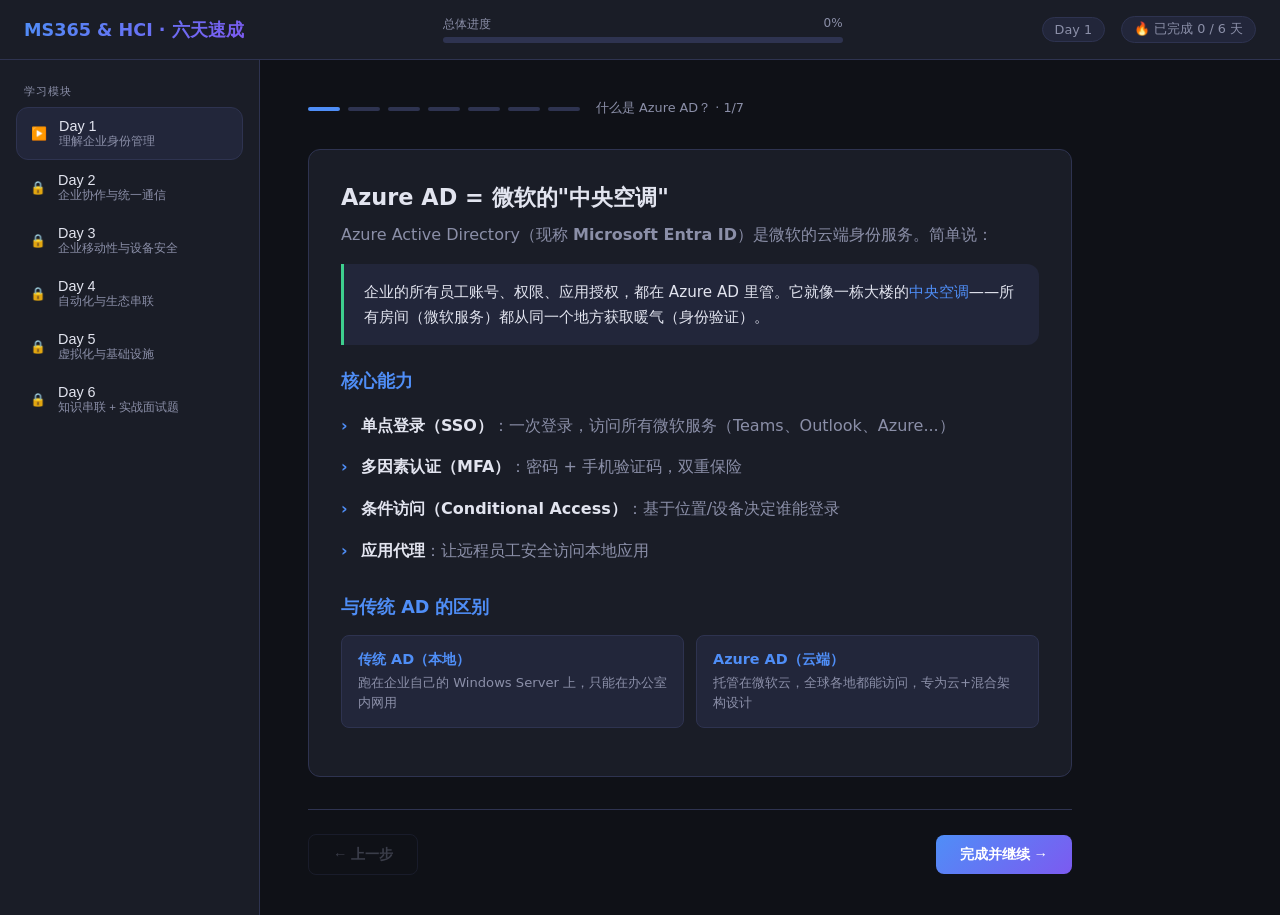
==== docs/index.html @ 2b7f89bf "Move site to /docs for GitHub Pages" ====
<!DOCTYPE html>
<html lang="zh-CN">
<head>
  <meta charset="UTF-8">
  <meta name="viewport" content="width=device-width, initial-scale=1.0">
  <title>MS365 & HCI 六天速成 · 交互式学习</title>
  <style>
    :root {
      --bg: #0f1117;
      --surface: #1a1d27;
      --surface2: #22263a;
      --border: #2e3350;
      --accent: #4f8ef7;
      --accent2: #7c5af0;
      --green: #3ecf8e;
      --red: #f47067;
      --yellow: #f0b642;
      --text: #e2e4ef;
      --text-dim: #8b8fa8;
      --radius: 12px;
      --font: 'Segoe UI', system-ui, -apple-system, sans-serif;
    }

    * { box-sizing: border-box; margin: 0; padding: 0; }

    body {
      font-family: var(--font);
      background: var(--bg);
      color: var(--text);
      min-height: 100vh;
      display: flex;
      flex-direction: column;
    }

    /* ─── Header ─── */
    header {
      background: var(--surface);
      border-bottom: 1px solid var(--border);
      padding: 0 24px;
      height: 60px;
      display: flex;
      align-items: center;
      justify-content: space-between;
      position: sticky;
      top: 0;
      z-index: 100;
    }

    .logo {
      font-weight: 700;
      font-size: 1.1rem;
      background: linear-gradient(135deg, var(--accent), var(--accent2));
      -webkit-background-clip: text;
      -webkit-text-fill-color: transparent;
    }

    .progress-bar-wrap {
      flex: 1;
      max-width: 400px;
      margin: 0 32px;
    }

    .progress-label {
      font-size: 0.75rem;
      color: var(--text-dim);
      margin-bottom: 4px;
      display: flex;
      justify-content: space-between;
    }

    .progress-track {
      height: 6px;
      background: var(--border);
      border-radius: 99px;
      overflow: hidden;
    }

    .progress-fill {
      height: 100%;
      background: linear-gradient(90deg, var(--accent), var(--accent2));
      border-radius: 99px;
      transition: width 0.4s ease;
      width: 0%;
    }

    .header-right {
      display: flex;
      align-items: center;
      gap: 16px;
    }

    .badge {
      background: var(--surface2);
      border: 1px solid var(--border);
      border-radius: 99px;
      padding: 4px 12px;
      font-size: 0.8rem;
      color: var(--text-dim);
    }

    /* ─── Layout ─── */
    .layout {
      display: flex;
      flex: 1;
    }

    /* ─── Sidebar ─── */
    .sidebar {
      width: 260px;
      background: var(--surface);
      border-right: 1px solid var(--border);
      padding: 24px 16px;
      overflow-y: auto;
      flex-shrink: 0;
    }

    .sidebar-section {
      margin-bottom: 28px;
    }

    .sidebar-title {
      font-size: 0.7rem;
      text-transform: uppercase;
      letter-spacing: 0.1em;
      color: var(--text-dim);
      padding: 0 8px;
      margin-bottom: 8px;
    }

    .module-btn {
      width: 100%;
      text-align: left;
      background: none;
      border: none;
      color: var(--text);
      padding: 10px 12px;
      border-radius: var(--radius);
      cursor: pointer;
      font-size: 0.9rem;
      display: flex;
      align-items: center;
      gap: 10px;
      transition: background 0.15s;
      margin-bottom: 2px;
    }

    .module-btn:hover { background: var(--surface2); }

    .module-btn.active {
      background: var(--surface2);
      border: 1px solid var(--border);
    }

    .module-btn.done .status-icon { color: var(--green); }
    .module-btn.active .status-icon { color: var(--accent); }
    .module-btn.locked .status-icon { color: var(--text-dim); }

    .status-icon { font-size: 0.8rem; width: 20px; text-align: center; }

    .module-label {
      display: flex;
      flex-direction: column;
    }

    .module-name { font-weight: 500; }
    .module-sub { font-size: 0.72rem; color: var(--text-dim); }

    /* ─── Main Content ─── */
    .main {
      flex: 1;
      padding: 40px 48px;
      max-width: 860px;
      overflow-y: auto;
    }

    .step-indicator {
      display: flex;
      align-items: center;
      gap: 8px;
      margin-bottom: 32px;
      flex-wrap: wrap;
    }

    .step-pip {
      width: 32px;
      height: 4px;
      border-radius: 99px;
      background: var(--border);
      transition: background 0.3s;
    }

    .step-pip.done { background: var(--green); }
    .step-pip.active { background: var(--accent); }

    .step-meta {
      font-size: 0.8rem;
      color: var(--text-dim);
      margin-left: 8px;
    }

    /* ─── Card ─── */
    .card {
      background: var(--surface);
      border: 1px solid var(--border);
      border-radius: var(--radius);
      padding: 32px;
      margin-bottom: 24px;
    }

    .card h2 {
      font-size: 1.4rem;
      margin-bottom: 8px;
    }

    .card h3 {
      font-size: 1.1rem;
      color: var(--accent);
      margin: 24px 0 12px;
    }

    .card p {
      line-height: 1.7;
      color: var(--text-dim);
      margin-bottom: 16px;
    }

    .card ul {
      list-style: none;
      margin: 12px 0;
    }

    .card li {
      padding: 8px 0;
      padding-left: 20px;
      position: relative;
      color: var(--text-dim);
      line-height: 1.6;
    }

    .card li::before {
      content: '›';
      position: absolute;
      left: 0;
      color: var(--accent);
      font-weight: 700;
    }

    .card li strong {
      color: var(--text);
    }

    /* ─── Concept callout ─── */
    .callout {
      background: var(--surface2);
      border-left: 3px solid var(--accent);
      border-radius: 0 var(--radius) var(--radius) 0;
      padding: 16px 20px;
      margin: 16px 0;
      font-size: 0.95rem;
      line-height: 1.6;
    }

    .callout.green { border-color: var(--green); }
    .callout.yellow { border-color: var(--yellow); }
    .callout.red { border-color: var(--red); }

    /* ─── Code block ─── */
    .code-block {
      background: #0d1117;
      border: 1px solid var(--border);
      border-radius: var(--radius);
      overflow: hidden;
      margin: 16px 0;
    }

    .code-header {
      background: var(--surface2);
      padding: 10px 16px;
      display: flex;
      align-items: center;
      justify-content: space-between;
      border-bottom: 1px solid var(--border);
    }

    .code-lang {
      font-size: 0.75rem;
      color: var(--text-dim);
      text-transform: uppercase;
      letter-spacing: 0.05em;
    }

    .copy-btn {
      background: none;
      border: 1px solid var(--border);
      color: var(--text-dim);
      padding: 3px 10px;
      border-radius: 6px;
      cursor: pointer;
      font-size: 0.75rem;
      transition: all 0.15s;
    }

    .copy-btn:hover { border-color: var(--accent); color: var(--accent); }

    .code-block pre {
      padding: 20px;
      overflow-x: auto;
      font-family: 'Cascadia Code', 'Fira Code', 'Consolas', monospace;
      font-size: 0.875rem;
      line-height: 1.6;
      color: #e2e4ef;
    }

    .code-block code {
      font-family: inherit;
    }

    /* ─── Terminal emulator ─── */
    .terminal {
      background: #0d1117;
      border: 1px solid var(--border);
      border-radius: var(--radius);
      overflow: hidden;
      margin: 16px 0;
    }

    .terminal-header {
      background: var(--surface2);
      padding: 10px 16px;
      display: flex;
      align-items: center;
      gap: 6px;
    }

    .dot { width: 12px; height: 12px; border-radius: 50%; }
    .dot.red { background: #ff5f56; }
    .dot.yellow { background: #ffbd2e; }
    .dot.green { background: #27c93f; }

    .terminal-title {
      margin-left: 8px;
      font-size: 0.78rem;
      color: var(--text-dim);
    }

    .terminal-body {
      padding: 16px 20px;
      font-family: 'Cascadia Code', monospace;
      font-size: 0.875rem;
      line-height: 1.8;
      min-height: 120px;
    }

    .terminal-line { color: #8b8fa8; }
    .terminal-line.cmd { color: #e2e4ef; }
    .terminal-line.cmd::before { content: '$ '; color: var(--green); }
    .terminal-line.output { color: #79c0ff; }
    .terminal-line.error { color: var(--red); }
    .terminal-line.success { color: var(--green); }

    /* ─── Quiz ─── */
    .quiz-card {
      background: var(--surface);
      border: 1px solid var(--border);
      border-radius: var(--radius);
      padding: 28px;
      margin: 16px 0;
    }

    .quiz-q {
      font-size: 1.05rem;
      font-weight: 600;
      margin-bottom: 20px;
      line-height: 1.5;
    }

    .quiz-options { display: flex; flex-direction: column; gap: 10px; }

    .quiz-option {
      background: var(--surface2);
      border: 1px solid var(--border);
      border-radius: 8px;
      padding: 14px 18px;
      cursor: pointer;
      transition: all 0.15s;
      display: flex;
      align-items: center;
      gap: 12px;
      font-size: 0.95rem;
    }

    .quiz-option:hover:not(.disabled) { border-color: var(--accent); }

    .quiz-option.selected {
      border-color: var(--accent);
      background: rgba(79, 142, 247, 0.1);
    }

    .quiz-option.correct {
      border-color: var(--green);
      background: rgba(62, 207, 142, 0.1);
    }

    .quiz-option.wrong {
      border-color: var(--red);
      background: rgba(244, 112, 103, 0.1);
    }

    .quiz-option.disabled { cursor: default; opacity: 0.7; }

    .opt-letter {
      width: 26px;
      height: 26px;
      border-radius: 50%;
      background: var(--border);
      display: flex;
      align-items: center;
      justify-content: center;
      font-size: 0.78rem;
      font-weight: 700;
      flex-shrink: 0;
    }

    .quiz-feedback {
      margin-top: 16px;
      padding: 14px 18px;
      border-radius: 8px;
      font-size: 0.9rem;
      display: none;
    }

    .quiz-feedback.show { display: block; }
    .quiz-feedback.correct { background: rgba(62, 207, 142, 0.12); border: 1px solid var(--green); color: var(--green); }
    .quiz-feedback.wrong { background: rgba(244, 112, 103, 0.12); border: 1px solid var(--red); color: var(--red); }

    /* ─── Navigation buttons ─── */
    .nav-buttons {
      display: flex;
      justify-content: space-between;
      align-items: center;
      margin-top: 32px;
      padding-top: 24px;
      border-top: 1px solid var(--border);
    }

    .btn {
      padding: 10px 24px;
      border-radius: 8px;
      font-size: 0.9rem;
      font-weight: 600;
      cursor: pointer;
      border: none;
      transition: all 0.15s;
      display: inline-flex;
      align-items: center;
      gap: 8px;
    }

    .btn-ghost {
      background: none;
      border: 1px solid var(--border);
      color: var(--text-dim);
    }

    .btn-ghost:hover { border-color: var(--text-dim); color: var(--text); }

    .btn-primary {
      background: linear-gradient(135deg, var(--accent), var(--accent2));
      color: #fff;
    }

    .btn-primary:hover { opacity: 0.88; transform: translateY(-1px); }

    .btn-success {
      background: var(--green);
      color: #0f1117;
    }

    .btn-success:hover { opacity: 0.9; }

    .btn:disabled {
      opacity: 0.35;
      cursor: not-allowed;
      transform: none;
    }

    /* ─── Inline code ─── */
    code {
      background: var(--surface2);
      padding: 2px 6px;
      border-radius: 4px;
      font-family: 'Cascadia Code', monospace;
      font-size: 0.85em;
      color: #79c0ff;
    }

    /* ─── Concept highlight box ─── */
    .concept-grid {
      display: grid;
      grid-template-columns: 1fr 1fr;
      gap: 12px;
      margin: 16px 0;
    }

    .concept-item {
      background: var(--surface2);
      border: 1px solid var(--border);
      border-radius: 8px;
      padding: 14px 16px;
    }

    .concept-item .term {
      font-weight: 600;
      font-size: 0.9rem;
      margin-bottom: 4px;
      color: var(--accent);
    }

    .concept-item .desc {
      font-size: 0.82rem;
      color: var(--text-dim);
      line-height: 1.5;
    }

    /* ─── Completion screen ─── */
    .completion-screen {
      text-align: center;
      padding: 60px 40px;
    }

    .completion-icon {
      font-size: 4rem;
      margin-bottom: 20px;
    }

    .completion-screen h2 {
      font-size: 1.8rem;
      margin-bottom: 12px;
    }

    .completion-screen p {
      color: var(--text-dim);
      font-size: 1rem;
      max-width: 480px;
      margin: 0 auto 28px;
    }

    /* ─── Responsive ─── */
    @media (max-width: 768px) {
      .sidebar { display: none; }
      .main { padding: 24px 20px; }
      .concept-grid { grid-template-columns: 1fr; }
    }

    /* ─── Scrollbar ─── */
    ::-webkit-scrollbar { width: 6px; }
    ::-webkit-scrollbar-track { background: transparent; }
    ::-webkit-scrollbar-thumb { background: var(--border); border-radius: 99px; }
  </style>
</head>
<body>

<!-- Header -->
<header>
  <div class="logo">MS365 & HCI · 六天速成</div>
  <div class="progress-bar-wrap">
    <div class="progress-label">
      <span>总体进度</span>
      <span id="progress-pct">0%</span>
    </div>
    <div class="progress-track">
      <div class="progress-fill" id="progress-fill" style="width:0%"></div>
    </div>
  </div>
  <div class="header-right">
    <span class="badge" id="current-module-badge">Day 1</span>
    <span class="badge" id="streak-badge">🔥 已完成 0 天</span>
  </div>
</header>

<div class="layout">
  <!-- Sidebar -->
  <nav class="sidebar" id="sidebar"></nav>

  <!-- Main -->
  <main class="main" id="main-content">
    <!-- Rendered by JS -->
  </main>
</div>

<script>
// ══════════════════════════════════════════════
// COURSE DATA
// ══════════════════════════════════════════════

const COURSE = {
  day1: {
    title: 'Day 1 · Azure AD 身份与访问管理',
    subtitle: '理解企业身份管理',
    steps: [
      {
        id: 'd1s1', type: 'concept', title: '什么是 Azure AD？',
        content: `
          <h2>Azure AD = 微软的"中央空调"</h2>
          <p>Azure Active Directory（现称 <strong>Microsoft Entra ID</strong>）是微软的云端身份服务。简单说：</p>
          <div class="callout green">
            企业的所有员工账号、权限、应用授权，都在 Azure AD 里管。它就像一栋大楼的<span style="color:var(--accent)">中央空调</span>——所有房间（微软服务）都从同一个地方获取暖气（身份验证）。
          </div>
          <h3>核心能力</h3>
          <ul>
            <li><strong>单点登录（SSO）</strong>：一次登录，访问所有微软服务（Teams、Outlook、Azure...）</li>
            <li><strong>多因素认证（MFA）</strong>：密码 + 手机验证码，双重保险</li>
            <li><strong>条件访问（Conditional Access）</strong>：基于位置/设备决定谁能登录</li>
            <li><strong>应用代理</strong>：让远程员工安全访问本地应用</li>
          </ul>
          <h3>与传统 AD 的区别</h3>
          <div class="concept-grid">
            <div class="concept-item">
              <div class="term">传统 AD（本地）</div>
              <div class="desc">跑在企业自己的 Windows Server 上，只能在办公室内网用</div>
            </div>
            <div class="concept-item">
              <div class="term">Azure AD（云端）</div>
              <div class="desc">托管在微软云，全球各地都能访问，专为云+混合架构设计</div>
            </div>
          </div>
        `
      },
      {
        id: 'd1s2', type: 'quiz', title: '概念小测',
        questions: [
          {
            q: 'Azure AD 的核心作用是什么？',
            options: ['管理文件存储', '管理企业身份和访问权限', '托管企业网站', '发送营销邮件'],
            answer: 1,
            explanation: 'Azure AD 是身份即服务（IdaaS），专门管理"谁可以访问什么"。'
          },
          {
            q: 'SSO（单点登录）最大的好处是？',
            options: ['登录更快', '一次登录后访问所有已授权应用，无需重复输入密码', '节省服务器资源', '让密码更复杂'],
            answer: 1,
            explanation: 'SSO 的核心价值是用户体验+安全性——减少密码疲劳，同时集中管控权限。'
          },
          {
            q: 'MFA（多因素认证）不属于以下哪种因素？',
            options: ['你知道的东西（密码）', '你拥有的东西（手机）', '你是谁（指纹）', '你现在的位置（IP城市）'],
            answer: 3,
            explanation: 'MFA 三要素：你知道的（知识）、你拥有的（持有）、你本身的（生物特征）。"位置"是条件访问的判断依据，不是 MFA 因素。'
          }
        ]
      },
      {
        id: 'd1s3', type: 'concept', title: 'Conditional Access 条件访问',
        content: `
          <h2>Conditional Access：基于上下文决定访问权限</h2>
          <p>条件访问是 Azure AD 的"智能门卫"——不是简单允许/拒绝，而是根据情况决定：</p>
          <div class="callout yellow">
            <strong>IF</strong>（用户在非常用地点）<strong>AND</strong>（用的是个人设备）<strong>THEN</strong>（要求MFA或阻止访问）
          </div>
          <h3>常见条件</h3>
          <ul>
            <li><strong>位置</strong>：信任的 IP 范围 vs 未知地区</li>
            <li><strong>设备状态</strong>：是否已注册/是否合规（MDM）</li>
            <li><strong>风险级别</strong>：微软检测到异常登录行为</li>
            <li><strong>应用类型</strong>：哪些应用需要强制 MFA</li>
          </ul>
          <h3>实际场景</h3>
          <div class="concept-grid">
            <div class="concept-item">
              <div class="term">在家办公 🇳🇿</div>
              <div class="desc">识别为非常用位置 → 要求手机 MFA 验证 → 通过</div>
            </div>
            <div class="concept-item">
              <div class="term">公司内网 🏢</div>
              <div class="desc">在信任 IP 范围内 → 直接放行，无需 MFA</div>
            </div>
          </ul>
        `
      },
      {
        id: 'd1s4', type: 'quiz', title: 'Conditional Access 小测',
        questions: [
          {
            q: '如果用户从新城市登录且使用未注册设备，Conditional Access 最可能触发？',
            options: ['直接允许', '要求 MFA', '永久封禁账号', '删除账号'],
            answer: 1,
            explanation: '非常用位置 + 未注册设备 = 风险升高，条件访问会要求额外验证（MFA）。'
          }
        ]
      },
      {
        id: 'd1s5', type: 'code', title: '动手实验：Azure AD 用户与组',
        content: `
          <h2>来！搭一个简单的身份管理场景</h2>
          <p>我们在 Azure portal 里创建一个用户，并把他加到"实习生"组：</p>

          <div class="terminal">
            <div class="terminal-header">
              <span class="dot red"></span><span class="dot yellow"></span><span class="dot green"></span>
              <span class="terminal-title">Azure AD · PowerShell / Portal 模拟</span>
            </div>
            <div class="terminal-body">
              <div class="terminal-line cmd"># 步骤 1：创建新用户</div>
              <div class="terminal-line output">New-AzureADUser -DisplayName "张三" \</div>
              <div class="terminal-line output">  -UserPrincipalName "zhangsan@你的域名.onmicrosoft.com" \</div>
              <div class="terminal-line output">  -MailNickName "zhangsan" -PasswordProfile $password</div>
              <div class="terminal-line success">✅ 用户 zhangsan 已创建</div>
              <br>
              <div class="terminal-line cmd"># 步骤 2：创建"实习生"组</div>
              <div class="terminal-line output">New-AzureADGroup -DisplayName "实习生" \</div>
              <div class="terminal-line output">  -MailNickName "interns" -SecurityEnabled $true</div>
              <div class="terminal-line success">✅ 组 interns 已创建</div>
              <br>
              <div class="terminal-line cmd"># 步骤 3：将用户加入组</div>
              <div class="terminal-line output">Add-AzureADGroupMember -ObjectId (Get-AzureADGroup -SearchString "实习生").ObjectId \</div>
              <div class="terminal-line output">  -RefObjectId (Get-AzureADUser -SearchString "张三").ObjectId</div>
              <div class="terminal-line success">✅ 张三已加入"实习生"组</div>
              <br>
              <div class="terminal-line cmd"># 验证</div>
              <div class="terminal-line output">Get-AzureADGroupMember -ObjectId (Get-AzureADGroup -SearchString "实习生").ObjectId</div>
              <div class="terminal-line output">DisplayName  UserPrincipalName</div>
              <div class="terminal-line output">-----------  -----------------</div>
              <div class="terminal-line output">张三         zhangsan@yourdomain.onmicrosoft.com</div>
            </div>
          </div>

          <div class="callout green">
            <strong>核心逻辑：</strong>用户 → 加组 → 组分配权限。这样只要改组的权限，所有组员自动继承，不用一个个配。
          </div>
        `
      },
      {
        id: 'd1s6', type: 'quiz', title: 'Day 1 综合小测',
        questions: [
          {
            q: 'Azure AD 中，组（Group）和角色（Role）的核心区别是？',
            options: [
              '没有区别',
              '组用于组织用户，角色用于分配权限/定义能做什么',
              '组分配权限，角色组织用户',
              '角色只能给管理员用'
            ],
            answer: 1,
            explanation: '组 = 用户的集合（谁）；角色 = 权限的集合（能做什么）。两者配合实现"哪些人对哪些资源有什么权限"。'
          },
          {
            q: '以下哪个是 Conditional Access 的判断条件？',
            options: ['用户的心情', '用户的体重', '用户登录时的设备是否合规', '用户的汽车品牌'],
            answer: 2,
            explanation: 'Conditional Access 根据风险信号判断：设备状态、位置、登录风险等。设备合规性是常见条件之一。'
          }
        ]
      },
      {
        id: 'd1s7', type: 'complete', title: 'Day 1 完成！',
        content: `
          <div class="completion-screen">
            <div class="completion-icon">🎉</div>
            <h2>Day 1 完成！</h2>
            <p>Azure AD 身份管理基础已解锁。下一步：Microsoft Teams 管理。</p>
            <button class="btn btn-primary" onclick="navigate('day2')">开始 Day 2 →</button>
          </div>
        `
      }
    ]
  },

  day2: {
    title: 'Day 2 · Microsoft Teams 管理',
    subtitle: '企业协作与统一通信',
    steps: [
      {
        id: 'd2s1', type: 'concept', title: 'Teams 不只是聊天工具',
        content: `
          <h2>Teams 本质：统一通信平台（UCaaS）</h2>
          <p>很多人以为 Teams 就是"企业版微信"，其实它远不止于此：</p>
          <div class="callout">
            Teams = <strong>聊天</strong> + <strong>会议</strong>（音频/视频） + <strong>电话</strong>（Cloud PBX） + <strong>应用</strong>（集成） 的集合
          </div>
          <h3>为什么 Unicorn NZ 看重这个？</h3>
          <p>Unicorn 的核心业务是 <strong>Cloud PBX（云电话）</strong>——帮企业把传统电话系统搬上云。Teams 的音频会议功能就是在这个场景下的关键技术点：</p>
          <ul>
            <li><strong>外部拨入</strong>：普通电话也能拨打接入号加入 Teams 会议</li>
            <li><strong>PSTN 集成</strong>：Teams 用户可以直接给手机、座机打电话</li>
            <li><strong>会议策略</strong>：谁可以开电话会议、如何录音、谁可以共享屏幕</li>
          </ul>
          <h3>核心概念</h3>
          <div class="concept-grid">
            <div class="concept-item">
              <div class="term">许可证（License）</div>
              <div class="desc">Teams 基础免费，但音频会议、语音通话需要额外许可证</div>
            </div>
            <div class="concept-item">
              <div class="term">会议策略（Policies）</div>
              <div class="desc">管理员控制谁可以做什么：录音、共享屏幕、外部参与者</div>
            </div>
            <div class="concept-item">
              <div class="term">团队（Team）vs 群组（Group）</div>
              <div class="desc">Team = 协作空间；Group = 后台关联的 Azure AD 安全组</div>
            </div>
            <div class="concept-item">
              <div class="term">频道（Channel）</div>
              <div class="desc">Team 内的主题分区，私人频道需要特定权限才能加入</div>
            </div>
          </div>
        `
      },
      {
        id: 'd2s2', type: 'quiz', title: 'Teams 概念小测',
        questions: [
          {
            q: 'Teams 的音频会议（Audio Conferencing）主要解决什么问题？',
            options: [
              '让用户发文字消息更快',
              '让普通电话也能拨打接入号加入在线会议',
              '让用户可以发文件',
              '让用户可以改名'
            ],
            answer: 1,
            explanation: '音频会议让没有电脑/手机的人用普通电话拨入会议，这是企业电话场景的核心需求。'
          },
          {
            q: '在 Teams 管理后台，以下哪个不是管理员可以配置的？',
            options: ['谁可以创建团队', '会议室的硬件温度', '音频会议的接入号码', '谁可以发起私人频道'],
            answer: 1,
            explanation: 'Teams 管理后台管理的是数字策略和权限，物理设备（如会议室温度）不在 Teams 管控范围内。'
          }
        ]
      },
      {
        id: 'd2s3', type: 'code', title: '动手实验：Teams 管理员场景',
        content: `
          <h2>场景：作为 IT 管理员配置一个部门的 Teams</h2>
          <p>假设市场部需要 Teams，要求：只有部门主管能创建私人频道，所有人能看到公开频道。</p>

          <div class="terminal">
            <div class="terminal-header">
              <span class="dot red"></span><span class="dot yellow"></span><span class="dot green"></span>
              <span class="terminal-title">Teams Admin Center / PowerShell 模拟</span>
            </div>
            <div class="terminal-body">
              <div class="terminal-line cmd"># 步骤 1：创建市场部团队</div>
              <div class="terminal-line output">New-Team -DisplayName "市场部" -MailNickName "marketing"</div>
              <div class="terminal-line success">✅ 团队创建成功</div>
              <br>
              <div class="terminal-line cmd"># 步骤 2：配置私人频道策略（限制创建权限）</div>
              <div class="terminal-line output">Set-CsTeamsChannelsPolicy -Identity "MarketingPrivateChannelPolicy" \</div>
              <div class="terminal-line output">  -AllowPrivateChannelCreation $false</div>
              <div class="terminal-line success">✅ 已限制：普通成员不可创建私人频道</div>
              <br>
              <div class="terminal-line cmd"># 步骤 3：分配策略给用户组</div>
              <div class="terminal-line output">Grant-CsTeamsChannelsPolicy -PolicyName "MarketingPrivateChannelPolicy" \</div>
              <div class="terminal-line output">  -Group "marketing_staff_group_objectid"</div>
              <div class="terminal-line success">✅ 策略已分配给市场部组成员的 Azure AD 组</div>
              <br>
              <div class="terminal-line cmd"># 步骤 4：验证配置</div>
              <div class="terminal-line output">Get-CsTeamsChannelsPolicy -Identity "MarketingPrivateChannelPolicy" | Format-List</div>
              <div class="terminal-line output">Identity               : Tag:MarketingPrivateChannelPolicy</div>
              <div class="terminal-line output">AllowPrivateChannelCreation : False</div>
              <div class="terminal-line output">AllowPrivateChannelDiscovery : True</div>
            </div>
          </div>

          <div class="callout green">
            <strong>面试记住这句话：</strong>"Teams 的策略是通过 Azure AD 组分配的，组内所有成员自动继承对应权限，这是大规模管理的高效方式。"
          </div>
        `
      },
      {
        id: 'd2s4', type: 'quiz', title: 'Day 2 综合小测',
        questions: [
          {
            q: 'Teams 和 Azure AD 的关系是？',
            options: [
              '完全独立，没有关系',
              'Teams 用户账号就是 Azure AD 账号，权限由 Azure AD 管理',
              'Teams 使用独立的用户数据库',
              'Teams 管理员独立于 Azure AD'
            ],
            answer: 1,
            explanation: 'Teams 的身份体系完全基于 Azure AD——你在 Teams 里创建一个用户，实际是在 Azure AD 里创建了一个账号。'
          },
          {
            q: '为什么 Cloud PBX 公司（像 Unicorn）会关注 Teams 的音频会议？',
            options: [
              '因为 Teams 视频更清晰',
              '因为音频会议是 PSTN 语音和云会议的结合点，是云电话的核心能力',
              '因为 Teams 聊天功能免费',
              '因为可以自定义头像'
            ],
            answer: 1,
            explanation: 'Cloud PBX 的核心是让企业电话上云。Teams 音频会议连接了公网电话(PSTN)和在线会议，是关键技术集成点。'
          }
        ]
      },
      {
        id: 'd2s5', type: 'complete', title: 'Day 2 完成！',
        content: `
          <div class="completion-screen">
            <div class="completion-icon">🎉</div>
            <h2>Day 2 完成！</h2>
            <p>Teams 管理基础已解锁。下一步：Intune 设备管理。</p>
            <button class="btn btn-primary" onclick="navigate('day3')">开始 Day 3 →</button>
          </div>
        `
      }
    ]
  },

  day3: {
    title: 'Day 3 · Intune 设备管理',
    subtitle: '企业移动性与设备安全',
    steps: [
      {
        id: 'd3s1', type: 'concept', title: '企业为什么要管设备？',
        content: `
          <h2>BYOD 时代的企业安全难题</h2>
          <p>现在很多人用自己手机、平板办公——公司怎么保证上面的数据安全，又不侵犯员工隐私？</p>
          <div class="callout yellow">
            平衡点：<strong>公司数据进得去，个人数据保得住</strong>
          </div>
          <h3>Intune 解决两个核心问题</h3>
          <div class="concept-grid">
            <div class="concept-item">
              <div class="term">MDM（移动设备管理）</div>
              <div class="desc">公司完全管控设备：远程锁机、远程擦除、强制密码策略、加密存储。适合公司发的设备（COPE）。</div>
            </div>
            <div class="concept-item">
              <div class="term">MAM（移动应用管理）</div>
              <div class="desc">只管理公司应用和数据，不碰员工个人数据。适合员工自有设备（BYOD）。</div>
            </div>
          </div>
          <h3>关键概念</h3>
          <ul>
            <li><strong>设备注册</strong>：员工手机加入公司管理（公司设备强制注册，BYOD 自愿注册）</li>
            <li><strong>合规策略</strong>：设备必须满足条件才能访问公司数据（密码强度、加密状态、是否越狱）</li>
            <li><strong>条件访问</strong>：设备不合规 → 阻止访问公司数据（配合 Azure AD）</li>
          </ul>
        `
      },
      {
        id: 'd3s2', type: 'quiz', title: 'Intune 概念小测',
        questions: [
          {
            q: 'MDM 和 MAM 的核心区别是？',
            options: [
              'MDM 是男的，MAM 是女的',
              'MDM 管理整个设备，MAM 只管理公司应用和数据',
              'MAM 比 MDM 更严格',
              '没有任何区别'
            ],
            answer: 1,
            explanation: 'MDM = 整台设备管控（公司手机）；MAM = 只管公司应用和数据（员工自带手机）。'
          },
          {
            q: '远程擦除（Full Wipe）和选择性擦除（Selective Wipe）的区别？',
            options: [
              '没有任何区别',
              'Full Wipe 删除所有数据；Selective Wipe 只删除公司应用和管理的数据，保留个人数据',
              'Selective Wipe 删除所有数据',
              '两者都只删除公司数据'
            ],
            answer: 1,
            explanation: '这是 BYOD 场景的核心区别：员工离职时，公司只能选择性擦除，否则会侵犯员工隐私。'
          }
        ]
      },
      {
        id: 'd3s3', type: 'code', title: '动手实验：Intune 合规策略配置',
        content: `
          <h2>场景：配置一个设备合规策略，要求密码强度 + 加密</h2>

          <div class="terminal">
            <div class="terminal-header">
              <span class="dot red"></span><span class="dot yellow"></span><span class="dot green"></span>
              <span class="terminal-title">Microsoft Endpoint Manager / Intune 模拟</span>
            </div>
            <div class="terminal-body">
              <div class="terminal-line cmd"># 步骤 1：创建设备合规策略</div>
              <div class="terminal-line output">New-DeviceCompliancePolicy -DisplayName "基础安全策略" \</div>
              <div class="terminal-line output">  -Platform "Android" \</div>
              <div class="terminal-line output">  -PasswordRequired $true \</div>
              <div class="terminal-line output">  -PasswordMinLength 8 \</div>
              <div class="terminal-line output">  -PasswordComplexCharactersRequired $true \</div>
              <div class="terminal-line output">  -EncryptionRequired $true \</div>
              <div class="terminal-line output">  -DeviceThreatProtectionEnabled $true</div>
              <div class="terminal-line success">✅ 合规策略创建成功</div>
              <br>
              <div class="terminal-line cmd"># 步骤 2：关联到 Azure AD 条件访问</div>
              <div class="terminal-line output">New-ConditionalAccessPolicy -DisplayName "合规设备才可访问 Exchange" \</div>
              <div class="terminal-line output">  -GrantControl "RequireCompliantDevice" \</div>
              <div class="terminal-line output">  -IncludedWorkloads "ExchangeOnline" \</div>
              <div class="terminal-line output">  -ExcludedGroups @("IT-Admins")</div>
              <div class="terminal-line success">✅ 条件访问策略已激活：不合规设备无法访问邮箱</div>
              <br>
              <div class="terminal-line cmd"># 步骤 3：模拟设备状态检查</div>
              <div class="terminal-line output">Get-MgDevice -Filter "AccountEnabled eq true" |</div>
              <div class="terminal-line output">  Select-Object DisplayName, ComplianceState, OperatingSystem</div>
              <div class="terminal-line output">DisplayName    ComplianceState  OperatingSystem</div>
              <div class="terminal-line output">-----------    ----------------  ---------------</div>
              <div class="terminal-line output">张三的 Pixel   Compliant        Android</div>
              <div class="terminal-line output">李四的三星     NonCompliant     Android</div>
              <div class="terminal-line error">⚠️ 李四的设备未加密，已被阻止访问公司邮件</div>
            </div>
          </div>

          <div class="callout green">
            <strong>面试记住这句话：</strong>"Intune 合规策略配合 Azure AD 条件访问，形成"设备不合规 → 阻止访问公司数据"的闭环，这是零信任安全的基础。"
          </div>
        `
      },
      {
        id: 'd3s4', type: 'complete', title: 'Day 3 完成！',
        content: `
          <div class="completion-screen">
            <div class="completion-icon">🎉</div>
            <h2>Day 3 完成！</h2>
            <p>Intune 设备管理已解锁。下一步：Power Platform + M365 全家桶串联。</p>
            <button class="btn btn-primary" onclick="navigate('day4')">开始 Day 4 →</button>
          </div>
        `
      }
    ]
  },

  day4: {
    title: 'Day 4 · Power Platform + M365 全家桶',
    subtitle: '自动化与生态串联',
    steps: [
      {
        id: 'd4s1', type: 'concept', title: 'M365 全家桶的正确理解方式',
        content: `
          <h2>M365 不是工具集合，是生态系统</h2>
          <p>很多人把 M365 当成"微软出的几个独立软件"。其实它们是互通的：</p>
          <div class="callout">
            Azure AD（身份）+ Teams（协作）+ Intune（设备）+ SharePoint（文件）+ Power Automate（自动化）= M365 全家桶
          </div>
          <h3>组件关系图</h3>
          <div class="concept-grid">
            <div class="concept-item">
              <div class="term">🔐 Azure AD</div>
              <div class="desc">所有组件的身份基础——统一登录和权限</div>
            </div>
            <div class="concept-item">
              <div class="term">💬 Teams</div>
              <div class="desc">统一通信入口——聊天、会议、语音</div>
            </div>
            <div class="concept-item">
              <div class="term">📱 Intune</div>
              <div class="desc">设备安全——管控和合规</div>
            </div>
            <div class="concept-item">
              <div class="term">📁 SharePoint</div>
              <div class="desc">内容管理——文件存储、权限、协作</div>
            </div>
            <div class="concept-item">
              <div class="term">⚡ Power Automate</div>
              <div class="desc">工作流自动化——把重复的事交给程序</div>
            </div>
            <div class="concept-item">
              <div class="term">🎨 Power Apps</div>
              <div class="desc">低代码应用——非技术人员也能搭简单工具</div>
            </div>
          </div>
        `
      },
      {
        id: 'd4s2', type: 'concept', title: 'Power Automate 入门',
        content: `
          <h2>Power Automate = 微软的 IFTTT</h2>
          <p>把那些重复性的审批、通知、数据处理自动化，你只需要定义规则，程序帮你跑。</p>
          <h3>触发方式</h3>
          <ul>
            <li><strong>自动触发</strong>：当某事件发生时（如收到邮件、当新文件上传）</li>
            <li><strong>手动触发</strong>：点击按钮运行（如"一键提交周报"）</li>
            <li><strong>计划触发</strong>：定时执行（如每天早上 9 点发日程汇总）</li>
          </ul>
          <h3>实战场景</h3>
          <div class="callout green">
            <strong>示例：</strong>当市场部分享新文件到 SharePoint → 自动发 Teams 消息通知团队 → 同时在 Excel 里记录一条日志 → 给经理发邮件确认
          </div>
          <p>这些在 Power Automate 里只需要拖拽式配置，不需要写代码。</p>
        `
      },
      {
        id: 'd4s3', type: 'quiz', title: 'Power Platform 小测',
        questions: [
          {
            q: 'SharePoint 和 OneDrive 的核心区别是？',
            options: [
              '没有任何区别',
              'SharePoint 是团队文件库（共享）；OneDrive 是个人文件存储',
              'OneDrive 比 SharePoint 更大',
              'SharePoint 不能存文件'
            ],
            answer: 1,
            explanation: 'OneDrive = 个人网盘，仅自己访问；SharePoint = 团队/企业文件库，多人协作、权限管理、版本控制。'
          },
          {
            q: 'Power Automate 的"计划触发"最适合什么场景？',
            options: [
              '实时聊天消息处理',
              '每天早上定时发送日程汇总、报表',
              '用户点击按钮',
              '文件上传时'
            ],
            answer: 1,
            explanation: '计划触发适合周期性的后台任务，如日报、周报、定时检查。'
          }
        ]
      },
      {
        id: 'd4s4', type: 'code', title: '动手实验：设计一个自动化工单流',
        content: `
          <h2>场景：IT 部门的工单自动处理流</h2>
          <p>员工提交工单 → 自动分配给 IT 人员 → 处理完成后通知提交人</p>

          <div class="terminal">
            <div class="terminal-header">
              <span class="dot red"></span><span class="dot yellow"></span><span class="dot green"></span>
              <span class="terminal-title">Power Automate · 设计器模拟</span>
            </div>
            <div class="terminal-body">
              <div class="terminal-line cmd"># Power Automate 流程设计（拖拽式，代码仅为示意）</div>
              <br>
              <div class="terminal-line output">┌─────────────────────────────────┐</div>
              <div class="terminal-line output">│ 1. 触发：当有人在 SharePoint    │</div>
              <div class="terminal-line output">│    列表提交新工单                │</div>
              <div class="terminal-line output">└──────────────┬──────────────────┘</div>
              <div class="terminal-line output">               ↓</div>
              <div class="terminal-line output">┌─────────────────────────────────┐</div>
              <div class="terminal-line output">│ 2. 条件：工单类型 = "硬件问题"   │</div>
              <div class="terminal-line output">│    YES → 分配给硬件组           │</div>
              <div class="terminal-line output">│    NO  → 分配给软件组           │</div>
              <div class="terminal-line output">└──────────────┬──────────────────┘</div>
              <div class="terminal-line output">               ↓</div>
              <div class="terminal-line output">┌─────────────────────────────────┐</div>
              <div class="terminal-line output">│ 3. 发送 Teams 消息给对应组      │</div>
              <div class="terminal-line output">│    "新工单：张三的键盘坏了"       │</div>
              <div class="terminal-line output">└──────────────┬──────────────────┘</div>
              <div class="terminal-line output">               ↓</div>
              <div class="terminal-line output">┌─────────────────────────────────┐</div>
              <div class="terminal-line output">│ 4. 更新 SharePoint 工单状态      │</div>
              <div class="terminal-line output">│    已分配 → 处理中              │</div>
              <div class="terminal-line output">└─────────────────────────────────┘</div>
              <br>
              <div class="terminal-line success">✅ 流程已激活，每有新工单自动分配并通知</div>
              <br>
              <div class="terminal-line cmd"># Power Automate 关键操作类型</div>
              <div class="terminal-line output">• 触发（Trigger）：SharePoint、Outlook、Teams、Schedule...</div>
              <div class="terminal-line output">• 条件（Condition）：if/else 分支</div>
              <div class="terminal-line output">• 操作（Action）：发送邮件/消息、更新记录、审批</div>
              <div class="terminal-line output">• 循环（Apply to each）：遍历数组/列表</div>
            </div>
          </div>
        `
      },
      {
        id: 'd4s5', type: 'complete', title: 'Day 4 完成！',
        content: `
          <div class="completion-screen">
            <div class="completion-icon">🎉</div>
            <h2>Day 4 完成！</h2>
            <p>M365 全家桶串联已解锁。下一步：HCI 虚拟化基础。</p>
            <button class="btn btn-primary" onclick="navigate('day5')">开始 Day 5 →</button>
          </div>
        `
      }
    ]
  },

  day5: {
    title: 'Day 5 · HCI 超融合架构',
    subtitle: '虚拟化与基础设施',
    steps: [
      {
        id: 'd5s1', type: 'concept', title: '从虚拟化到 HCI',
        content: `
          <h2>为什么需要虚拟化？</h2>
          <p>传统做法：一台物理服务器跑一个应用 → 资源浪费 + 管理复杂</p>
          <div class="callout">
            虚拟化：在一台物理服务器上同时跑多个"假电脑"（虚拟机），就像公寓隔间——共享硬件，独立运行
          </div>
          <h3>核心组件</h3>
          <ul>
            <li><strong>ESXi / vSphere</strong>：安装在每台物理机上的虚拟化平台（"房东"）</li>
            <li><strong>VM（虚拟机）</strong>：虚拟化出来的"假电脑"，每台跑一个操作系统</li>
            <li><strong>vSAN</strong>：VMware 的软件定义存储，把本地磁盘变成共享存储池</li>
            <li><strong>vCenter</strong>：管理多个 ESXi 主机的中央控制台（"物业管理系统"）</li>
          </ul>
          <h3>传统三层 vs HCI</h3>
          <div class="concept-grid">
            <div class="concept-item">
              <div class="term">传统三层架构</div>
              <div class="desc">计算服务器 + 存储网络（SAN）+ 网络交换机 — 分开买、分开管、分开扩展</div>
            </div>
            <div class="concept-item">
              <div class="term">HCI 超融合</div>
              <div class="desc">计算+存储+网络融合在一个节点，横向扩展（加节点=同时加计算+存储），NZ 中小企业 IT 首选</div>
            </div>
          </div>
        `
      },
      {
        id: 'd5s2', type: 'quiz', title: 'HCI 概念小测',
        questions: [
          {
            q: 'HCI（超融合基础架构）的"超"体现在哪里？',
            options: [
              '比传统架构更贵',
              '计算、存储、网络融合在同一个节点里，横向扩展',
              '只能跑微软的系统',
              '必须用公有云'
            ],
            answer: 1,
            explanation: '"超" = 融合（Converged）：传统架构分开管计算/存储/网络，HCI 把它们"拧"在一起，扩展更简单。'
          },
          {
            q: 'vSAN 在 HCI 中的作用是？',
            options: [
              '网络管理',
              '把本地磁盘变成共享存储池，所有节点都可以访问',
              '跑虚拟机的CPU调度',
              '监控温度'
            ],
            answer: 1,
            explanation: 'vSAN 是 VMware 的软件定义存储——把N个节点的本地磁盘聚合成分布式共享存储，替代传统 SAN。'
          }
        ]
      },
      {
        id: 'd5s3', type: 'concept', title: 'HCI 的实际优势',
        content: `
          <h2>为什么 NZ 中小企业爱用 HCI？</h2>
          <h3>vsan / HCI 的四大优势</h3>
          <ul>
            <li><strong>简化管理</strong>：一个控制台（vCenter）管所有节点和 VM</li>
            <li><strong>弹性扩展</strong>：业务增长？加一个节点即可，同时增加计算+存储</li>
            <li><strong>高可用</strong>：VM 可以自动在节点间漂移，一台故障不影响业务</li>
            <li><strong>成本合理</strong>：不用买独立存储网络设备，硬件整合后性价比更高</li>
          </ul>
          <div class="callout yellow">
            <strong>什么时候用 HCI vs 传统架构？</strong><br>
            · HCI：中小型企业、需要快速部署、预算有限、运维人员少<br>
            · 传统架构：超大规模、极高性能需求、有专门的存储团队
          </div>
        `
      },
      {
        id: 'd5s4', type: 'code', title: 'HCI 场景：vSphere 日常操作',
        content: `
          <h2>场景：创建一台 VM 并配置高可用</h2>

          <div class="terminal">
            <div class="terminal-header">
              <span class="dot red"></span><span class="dot yellow"></span><span class="dot green"></span>
              <span class="terminal-title">vSphere Client / PowerCLI 模拟</span>
            </div>
            <div class="terminal-body">
              <div class="terminal-line cmd"># 步骤 1：连接到 vCenter</div>
              <div class="terminal-line output">Connect-VIServer -Server vcenter.unicorn.nz -User admin@vsphere.local</div>
              <div class="terminal-line success">✅ 已连接 vCenter</div>
              <br>
              <div class="terminal-line cmd"># 步骤 2：创建 VM（WinServer 2022）</div>
              <div class="terminal-line output">New-VM -Name "WebServer-01" \</div>
              <div class="terminal-line output">  -ResourcePool "Production" \</div>
              <div class="terminal-line output">  -NumCpu 4 -MemoryGB 16 \</div>
              <div class="terminal-line output">  -DiskGB 100 -NetworkName "VM Network" \</div>
              <div class="terminal-line output">  -Datastore "vsanDatastore"</div>
              <div class="terminal-line success">✅ VM WebServer-01 已创建（100GB SSD, 4核, 16GB RAM）</div>
              <br>
              <div class="terminal-line cmd"># 步骤 3：配置 HA（高可用）</div>
              <div class="terminal-line output">Get-Cluster "Production-Cluster" |</div>
              <div class="terminal-line output">  Set-HA -Enabled $true -RestartPriority "Medium"</div>
              <div class="terminal-line success">✅ HA 已启用：节点故障时 VM 自动在其他节点重启</div>
              <br>
              <div class="terminal-line cmd"># 步骤 4：查看集群状态</div>
              <div class="terminal-line output">Get-Cluster "Production-Cluster" | Get-VMHost | Select-Object Name,ConnectionState,MemoryUsageGB</div>
              <div class="terminal-line output">Name          ConnectionState  MemoryUsageGB</div>
              <div class="terminal-line output">----          --------------  -------------</div>
              <div class="terminal-line output">esxi-01.unic  Connected       256 / 512GB</div>
              <div class="terminal-line output">esxi-02.unic  Connected       248 / 512GB</div>
              <div class="terminal-line output">esxi-03.unic  Connected       261 / 512GB</div>
              <div class="terminal-line success">✅ 集群健康：3节点，内存利用率均衡</div>
            </div>
          </div>
        `
      },
      {
        id: 'd5s5', type: 'quiz', title: 'Day 5 综合小测',
        questions: [
          {
            q: '一个 HCI 集群有 3 个节点，每个节点有 500GB 本地 SSD。在 vSAN 纠删码模式下，可用容量是多少？',
            options: [
              '1500GB',
              '约 500GB（副本模式）',
              '约 333GB（1 副本）',
              '0GB，vSAN 需要独立存储服务器'
            ],
            answer: 2,
            explanation: 'vSAN 默认副本因子是 2（即每份数据存2份），3节点集群的可用容量 ≈ 总容量/副本因子 = 1500GB/2 ≈ 500GB（未考虑纠删码开销，实际会更少）。'
          }
        ]
      },
      {
        id: 'd5s6', type: 'complete', title: 'Day 5 完成！',
        content: `
          <div class="completion-screen">
            <div class="completion-icon">🎉</div>
            <h2>Day 5 完成！</h2>
            <p>HCI 虚拟化基础已解锁。最后一步：知识串联 + 面试冲刺！</p>
            <button class="btn btn-primary" onclick="navigate('day6')">开始 Day 6 →</button>
          </div>
        `
      }
    ]
  },

  day6: {
    title: 'Day 6 · 串联与面试冲刺',
    subtitle: '知识串联 + 实战面试题',
    steps: [
      {
        id: 'd6s1', type: 'concept', title: 'M365 + HCI 架构全图',
        content: `
          <h2>把六天知识串联成一张图</h2>
          <div class="callout">
            从上到下理解整个架构：
          </div>
          <div style="background:#0d1117;border-radius:12px;padding:24px;margin:16px 0;font-family:monospace;font-size:0.85rem;line-height:1.8">
<pre style="color:#8b8fa8;margin:0">
         ┌─────────────────────────────────────────────┐
         │        用户身份 ←→ Azure AD（身份中枢）        │
         └──────────────────────┬──────────────────────┘
                                ↓
  ┌──────────────┬──────────────────────┬──────────────────┐
  ↓              ↓                      ↓                  ↓
┌────────┐  ┌──────────┐  ┌─────────────────┐  ┌─────────────┐
│ Teams  │  │ Intune   │  │ Power Automate  │  │ SharePoint  │
│ 协作   │  │ 设备管理 │  │ 自动化工作流    │  │ 文件管理    │
└────────┘  └──────────┘  └─────────────────┘  └─────────────┘
                                ↓
         ┌─────────────────────────────────────────────┐
         │         底层基础设施：HCI 虚拟化平台           │
         │    （VMware vSphere / vSAN / VM 高可用集群）   │
         └─────────────────────────────────────────────┘
</pre>
          </div>
          <h3>记住这个层级关系</h3>
          <ul>
            <li><strong>身份层</strong>：Azure AD 统一管所有人、所有组件的账号和权限</li>
            <li><strong>应用层</strong>：Teams、Intune、Power Platform、SharePoint 各司其职</li>
            <li><strong>基础设施层</strong>：HCI 提供计算/存储/网络，支撑所有上层服务</li>
          </ul>
        `
      },
      {
        id: 'd6s2', type: 'quiz', title: '综合面试题练习',
        questions: [
          {
            q: '"介绍一下 Azure AD 的 Conditional Access"——最好的回答结构是？',
            options: [
              '从技术原理讲起，越详细越好',
              '先给一句话定义，再讲1-2个实际应用场景，最后提和 Intune 的配合',
              '只讲技术原理，不讲场景',
              '背诵微软官方文档'
            ],
            answer: 1,
            explanation: '面试不是考试，是沟通。先定义让面试官知道你懂，再讲场景证明你会用，最后串联其他知识点展示全局观。'
          },
          {
            q: 'HCI 相比传统三层架构，最大的优势是什么？',
            options: [
              'HCI 更便宜，所以更好',
              '扩展简单：加节点同时加计算和存储，无需单独配存储网络',
              'HCI 可以跑在任何硬件上',
              '传统架构已经过时了'
            ],
            answer: 1,
            explanation: 'HCI 的核心价值是简化运维和弹性扩展，尤其适合中小企业和需要快速部署的场景。'
          },
          {
            q: '如果要给员工的自带手机（BYOD）远程抹除公司数据，但不删除个人数据，应该用什么技术？',
            options: [
              'MDM Full Wipe',
              'MAM Selective Wipe',
              '删除整个手机',
              '让员工自己删除'
            ],
            answer: 1,
            explanation: 'MAM（移动应用管理）的选择性擦除（Selective Wipe）只移除公司管理的企业应用和数据，保留个人数据，是 BYOD 场景的标准做法。'
          }
        ]
      },
      {
        id: 'd6s3', type: 'code', title: '面试场景：设计一个零信任安全架构',
        content: `
          <h2>高难度面试题：设计一个基于 M365 的零信任安全架构</h2>
          <p>这类题没有标准答案，重要的是展示思路和全局观。</p>

          <div class="terminal">
            <div class="terminal-header">
              <span class="dot red"></span><span class="dot yellow"></span><span class="dot green"></span>
              <span class="terminal-title">面试口述要点（建议按这个逻辑回答）</span>
            </div>
            <div class="terminal-body">
              <div class="terminal-line cmd"># 回答框架：5层架构</div>
              <br>
              <div class="terminal-line output">第一层：身份验证（Identity）</div>
              <div class="terminal-line output">  → Azure AD + MFA + Conditional Access</div>
              <div class="terminal-line output">  → "永远不信任，总是验证"：无论在哪登录，都验证身份+设备状态</div>
              <br>
              <div class="terminal-line output">第二层：设备管理（Device）</div>
              <div class="terminal-line output">  → Intune 注册所有设备（MDM）</div>
              <div class="terminal-line output">  → 合规策略：密码、加密、是否越狱/root</div>
              <div class="terminal-line output">  → 不合规设备 → Azure AD 条件访问阻止</div>
              <br>
              <div class="terminal-line output">第三层：数据保护（Data）</div>
              <div class="terminal-line output">  → SharePoint/OneDrive 敏感标签（MIP）</div>
              <div class="terminal-line output">  → 离开公司环境的数据无法打开/转发</div>
              <br>
              <div class="terminal-line output">第四层：应用管控（Apps）</div>
              <div class="terminal-line output">  → Teams / Office 365 应用策略</div>
              <div class="terminal-line output">  → 限制哪些 app 可以访问公司数据</div>
              <br>
              <div class="terminal-line output">第五层：基础设施（Infrastructure）</div>
              <div class="terminal-line output">  → HCI 虚拟化平台的安全基线</div>
              <div class="terminal-line output">  → VM 防病毒、DR 备份、网络分段</div>
              <br>
              <div class="terminal-line cmd"># 关键概念：零信任三要素</div>
              <div class="terminal-line output">① 显实验证（Verify explicitly）—— 每次访问都验证身份、设备、位置</div>
              <div class="terminal-line output">② 最小权限访问（Least privilege access）—— 只给刚好够用的权限</div>
              <div class="terminal-line output">③ 假设已被入侵（Assume breach）—— 限制爆炸半径，持续检测</div>
            </div>
          </div>
        `
      },
      {
        id: 'd6s4', type: 'complete', title: '🎉 全部完成！',
        content: `
          <div class="completion-screen">
            <div class="completion-icon">🏆</div>
            <h2>六天速成完成！</h2>
            <p>你已经掌握了 MS365 管理员和 HCI 虚拟化的核心知识。<br>去 Unicorn NZ 的面试，展示你的全局架构思维吧。</p>
            <div style="margin: 24px 0">
              <div style="font-size:2.4rem;margin-bottom:8px">🔥</div>
              <div style="color:var(--text-dim)">总体进度</div>
              <div style="font-size:1.4rem;font-weight:700;color:var(--green)" id="final-score">100%</div>
            </div>
            <p style="color:var(--text-dim);font-size:0.85rem;margin-top:16px">
              面试核心：Azure AD（身份）→ Teams/Intune（应用）→ Power Platform（自动化）→ HCI（底层）<br>
              记住：展示全局思维 > 背细节
            </p>
          </div>
        `
      }
    ]
  }
};

// ══════════════════════════════════════════════
// STATE
// ══════════════════════════════════════════════

const ALL_DAYS = ['day1','day2','day3','day4','day5','day6'];
const STORAGE_KEY = 'ms365-learning-v1';

function getState() {
  try {
    return JSON.parse(localStorage.getItem(STORAGE_KEY) || '{}');
  } catch { return {}; }
}

function saveState(s) {
  localStorage.setItem(STORAGE_KEY, JSON.stringify(s));
}

// Returns steps completed for a day (array of step ids)
function getCompletedSteps(day) {
  const state = getState();
  return state[day] || [];
}

function markStepComplete(day, stepId) {
  const state = getState();
  if (!state[day]) state[day] = [];
  if (!state[day].includes(stepId)) state[day].push(stepId);
  saveState(state);
}

function isDayComplete(day) {
  const dayData = COURSE[day];
  if (!dayData) return false;
  const completed = getCompletedSteps(day);
  return completed.length >= dayData.steps.length;
}

function getCompletedDays() {
  return ALL_DAYS.filter(d => isDayComplete(d)).length;
}

function getTotalProgress() {
  let total = 0, done = 0;
  ALL_DAYS.forEach(day => {
    const dayData = COURSE[day];
    total += dayData.steps.length;
    done += getCompletedSteps(day).length;
  });
  return total > 0 ? Math.round(done / total * 100) : 0;
}

// ══════════════════════════════════════════════
// NAVIGATION
// ══════════════════════════════════════════════

let currentDay = 'day1';
let currentStepIndex = 0;

function navigate(day, stepIndex = 0) {
  currentDay = day;
  currentStepIndex = stepIndex;
  renderSidebar();
  renderStep();
  updateProgressBar();
  window.scrollTo(0, 0);
}

function nextStep() {
  const dayData = COURSE[currentDay];
  const completed = getCompletedSteps(currentDay);
  const currentStep = dayData.steps[currentStepIndex];

  // Mark current step done
  markStepComplete(currentDay, currentStep.id);

  if (currentStepIndex < dayData.steps.length - 1) {
    currentStepIndex++;
    navigate(currentDay, currentStepIndex);
  } else {
    // Day complete
    const dayIdx = ALL_DAYS.indexOf(currentDay);
    if (dayIdx < ALL_DAYS.length - 1) {
      navigate(ALL_DAYS[dayIdx + 1], 0);
    } else {
      navigate('day6', dayData.steps.length - 1);
    }
  }
}

function prevStep() {
  if (currentStepIndex > 0) {
    navigate(currentDay, currentStepIndex - 1);
  } else {
    const dayIdx = ALL_DAYS.indexOf(currentDay);
    if (dayIdx > 0) {
      const prevDay = ALL_DAYS[dayIdx - 1];
      navigate(prevDay, COURSE[prevDay].steps.length - 1);
    }
  }
}

// ══════════════════════════════════════════════
// RENDER
// ══════════════════════════════════════════════

function renderSidebar() {
  const sidebar = document.getElementById('sidebar');
  const state = getState();
  const completedDays = getCompletedDays();

  let html = `<div class="sidebar-section">
    <div class="sidebar-title">学习模块</div>`;

  ALL_DAYS.forEach(dayId => {
    const dayData = COURSE[dayId];
    const complete = isDayComplete(dayId);
    const active = currentDay === dayId;
    const done = complete;
    const locked = false;

    let icon = '🔒';
    if (done) icon = '✅';
    else if (active) icon = '▶️';

    html += `
    <button class="module-btn ${active ? 'active' : ''} ${done ? 'done' : ''}" onclick="navigate('${dayId}', 0)">
      <span class="status-icon">${icon}</span>
      <span class="module-label">
        <span class="module-name">${dayData.title.split('·')[0].trim()}</span>
        <span class="module-sub">${dayData.subtitle}</span>
      </span>
    </button>`;
  });

  html += '</div>';
  sidebar.innerHTML = html;

  // Badges
  const dayLabel = COURSE[currentDay].title.split('·')[0].trim();
  document.getElementById('current-module-badge').textContent = dayLabel;
  document.getElementById('streak-badge').textContent = `🔥 已完成 ${completedDays} / 6 天`;
}

function updateProgressBar() {
  const pct = getTotalProgress();
  document.getElementById('progress-pct').textContent = pct + '%';
  document.getElementById('progress-fill').style.width = pct + '%';
}

function renderStep() {
  const main = document.getElementById('main-content');
  const dayData = COURSE[currentDay];
  const step = dayData.steps[currentStepIndex];
  const completed = getCompletedSteps(currentDay);
  const isComplete = completed.includes(step.id);

  // Step pips
  let pipsHtml = '';
  dayData.steps.forEach((s, i) => {
    const cls = i < currentStepIndex ? 'done' : i === currentStepIndex ? 'active' : '';
    pipsHtml += `<div class="step-pip ${cls}"></div>`;
  });

  let contentHtml = '';
  let navHtml = '';

  if (step.type === 'concept') {
    contentHtml = step.content;
  } else if (step.type === 'code') {
    contentHtml = step.content;
  } else if (step.type === 'quiz') {
    contentHtml = renderQuiz(step);
  } else if (step.type === 'complete') {
    contentHtml = step.content;
    main.innerHTML = `
      <div class="step-indicator">
        <span class="step-meta">${dayData.title}</span>
      </div>
      ${contentHtml}
    `;
    return;
  }

  navHtml = `
    <div class="nav-buttons">
      <button class="btn btn-ghost" onclick="prevStep()" ${currentStepIndex === 0 && ALL_DAYS.indexOf(currentDay) === 0 ? 'disabled' : ''}>
        ← 上一步
      </button>
      <button class="btn btn-primary" onclick="nextStep()">
        ${isComplete ? '下一步 →' : (step.type === 'quiz' ? '确认答案 →' : '完成并继续 →')}
      </button>
    </div>
  `;

  main.innerHTML = `
    <div class="step-indicator">
      ${pipsHtml}
      <span class="step-meta">${step.title} · ${currentStepIndex + 1}/${dayData.steps.length}</span>
    </div>
    <div class="card">
      ${contentHtml}
    </div>
    ${navHtml}
  `;

  // Wire up quiz if present
  if (step.type === 'quiz') {
    wireQuiz(step);
  }

  // Wire up copy buttons
  document.querySelectorAll('.copy-btn').forEach(btn => {
    btn.addEventListener('click', () => {
      const code = btn.closest('.code-block').querySelector('code').innerText;
      navigator.clipboard.writeText(code).then(() => {
        btn.textContent = '已复制!';
        setTimeout(() => btn.textContent = '复制', 1500);
      });
    });
  });
}

function renderQuiz(step) {
  let html = '';
  step.questions.forEach((q, qi) => {
    const opts = q.options.map((opt, oi) => `
      <div class="quiz-option" data-q="${qi}" data-o="${oi}" onclick="selectOption(this, ${qi}, ${oi}, ${q.answer})">
        <span class="opt-letter">${String.fromCharCode(65 + oi)}</span>
        <span>${opt}</span>
      </div>
    `).join('');

    html += `
    <div class="quiz-card" id="quiz-${qi}">
      <div class="quiz-q">${qi + 1}. ${q.q}</div>
      <div class="quiz-options">${opts}</div>
      <div class="quiz-feedback" id="feedback-${qi}"></div>
    </div>`;
  });
  return html;
}

function wireQuiz(step) {
  // Restore previous answers from localStorage
  const state = getState();
  const quizKey = `quiz-${currentDay}-${currentStepIndex}`;
  const saved = state[quizKey] || {};

  Object.entries(saved).forEach(([qi, selected]) => {
    const card = document.getElementById(`quiz-${qi}`);
    if (!card) return;
    const opts = card.querySelectorAll('.quiz-option');
    const q = step.questions[parseInt(qi)];
    opts.forEach(o => o.classList.add('disabled'));
    const correctOpt = opts[q.answer];
    const selectedOpt = opts[parseInt(selected)];
    if (parseInt(selected) === q.answer) {
      selectedOpt.classList.add('correct');
    } else {
      selectedOpt.classList.add('wrong');
      correctOpt.classList.add('correct');
    }
    const fb = document.getElementById(`feedback-${qi}`);
    fb.className = `quiz-feedback show ${parseInt(selected) === q.answer ? 'correct' : 'wrong'}`;
    fb.innerHTML = parseInt(selected) === q.answer
      ? `✅ 正确！${q.explanation}`
      : `❌ 不对。${q.explanation}`;
  });
}

function selectOption(el, qi, oi, answer) {
  const state = getState();
  const quizKey = `quiz-${currentDay}-${currentStepIndex}`;
  if (!state[quizKey]) state[quizKey] = {};
  state[quizKey][qi] = oi;
  saveState(state);

  const card = el.closest('.quiz-card');
  const q = COURSE[currentDay].steps[currentStepIndex].questions[qi];
  const opts = card.querySelectorAll('.quiz-option');

  opts.forEach(o => o.classList.add('disabled'));
  const correctOpt = opts[q.answer];

  if (oi === q.answer) {
    el.classList.add('correct');
  } else {
    el.classList.add('wrong');
    correctOpt.classList.add('correct');
  }

  const fb = document.getElementById(`feedback-${qi}`);
  fb.className = `quiz-feedback show ${oi === q.answer ? 'correct' : 'wrong'}`;
  fb.innerHTML = oi === q.answer
    ? `✅ 正确！${q.explanation}`
    : `❌ 不对。${q.explanation}`;
}

// ══════════════════════════════════════════════
// INIT
// ══════════════════════════════════════════════

// Try to restore last position
const saved = getState();
if (saved._lastDay && COURSE[saved._lastDay]) {
  navigate(saved._lastDay, saved._lastStep || 0);
} else {
  navigate('day1', 0);
}

// Auto-save position
const origNavigate = navigate;
window.navigate = function(day, stepIdx) {
  const s = getState();
  s._lastDay = day;
  s._lastStep = stepIdx;
  saveState(s);
  origNavigate(day, stepIdx);
};
</script>
</body>
</html>
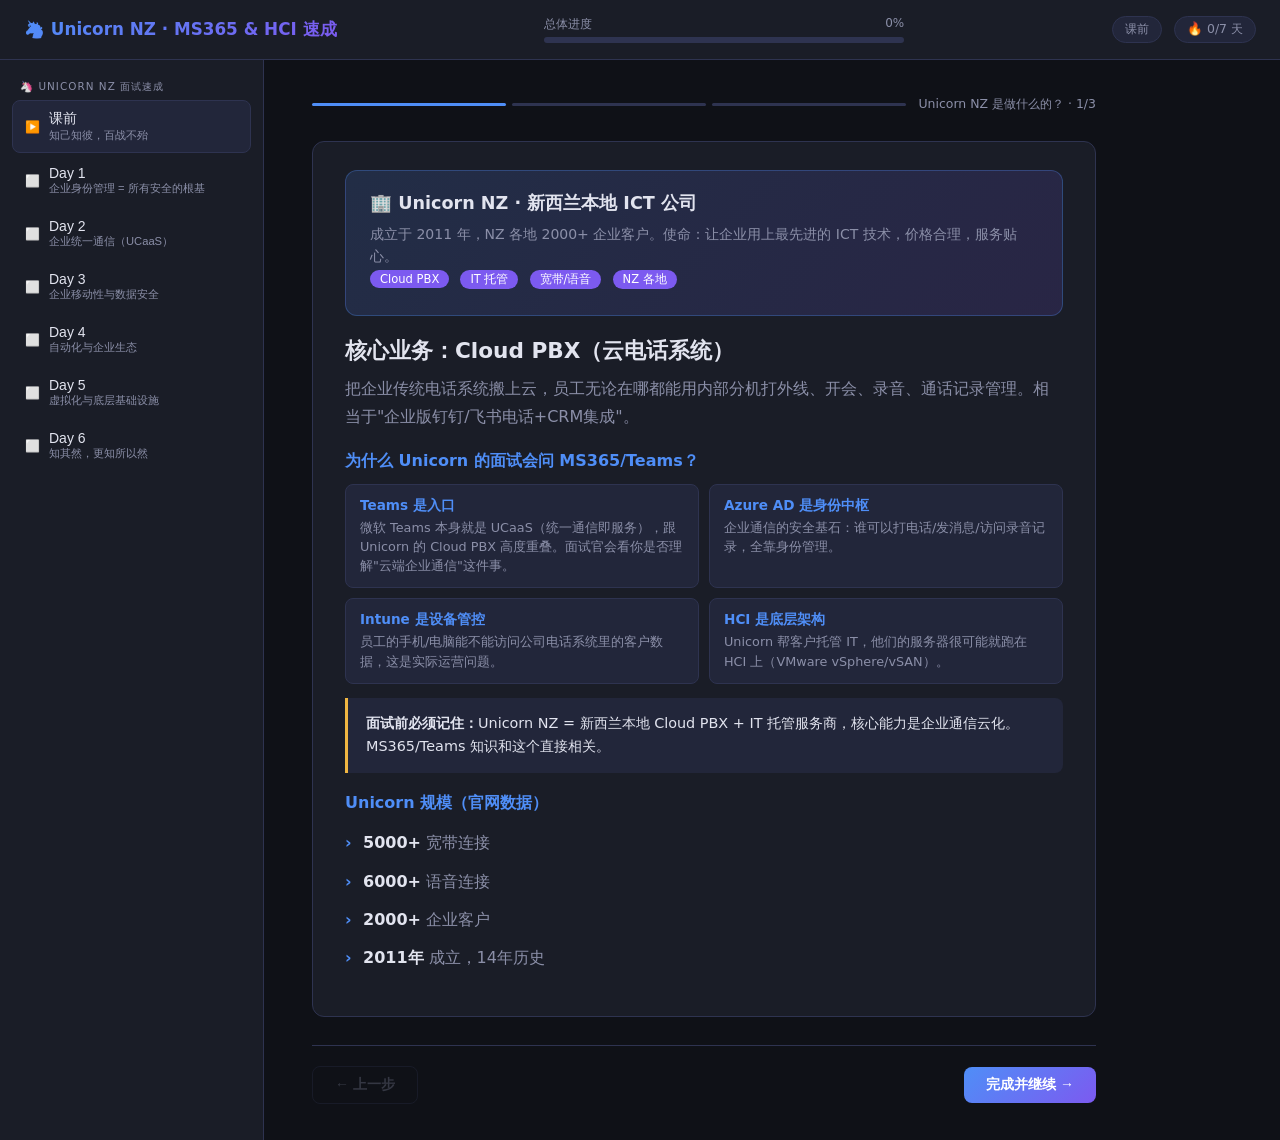
==== commit 97dd1659: "Restore docs/ for GitHub Pages backup" ====
--- a/docs/index.html
+++ b/docs/index.html
@@ -3,7 +3,7 @@
 <head>
   <meta charset="UTF-8">
   <meta name="viewport" content="width=device-width, initial-scale=1.0">
-  <title>MS365 & HCI 六天速成 · 交互式学习</title>
+  <title>Unicorn NZ · MS365 & HCI 六天速成 · 面试冲刺</title>
   <style>
     :root {
       --bg: #0f1117;
@@ -20,17 +20,8 @@
       --radius: 12px;
       --font: 'Segoe UI', system-ui, -apple-system, sans-serif;
     }
-
     * { box-sizing: border-box; margin: 0; padding: 0; }
-
-    body {
-      font-family: var(--font);
-      background: var(--bg);
-      color: var(--text);
-      min-height: 100vh;
-      display: flex;
-      flex-direction: column;
-    }
+    body { font-family: var(--font); background: var(--bg); color: var(--text); min-height: 100vh; display: flex; flex-direction: column; }
 
     /* ─── Header ─── */
     header {
@@ -45,1738 +36,1466 @@
       top: 0;
       z-index: 100;
     }
-
-    .logo {
-      font-weight: 700;
-      font-size: 1.1rem;
-      background: linear-gradient(135deg, var(--accent), var(--accent2));
-      -webkit-background-clip: text;
-      -webkit-text-fill-color: transparent;
-    }
-
-    .progress-bar-wrap {
-      flex: 1;
-      max-width: 400px;
-      margin: 0 32px;
-    }
-
-    .progress-label {
-      font-size: 0.75rem;
-      color: var(--text-dim);
-      margin-bottom: 4px;
-      display: flex;
-      justify-content: space-between;
-    }
-
-    .progress-track {
-      height: 6px;
-      background: var(--border);
-      border-radius: 99px;
-      overflow: hidden;
-    }
-
-    .progress-fill {
-      height: 100%;
-      background: linear-gradient(90deg, var(--accent), var(--accent2));
-      border-radius: 99px;
-      transition: width 0.4s ease;
-      width: 0%;
-    }
-
-    .header-right {
-      display: flex;
-      align-items: center;
-      gap: 16px;
-    }
-
-    .badge {
-      background: var(--surface2);
-      border: 1px solid var(--border);
-      border-radius: 99px;
-      padding: 4px 12px;
-      font-size: 0.8rem;
-      color: var(--text-dim);
-    }
+    .logo { font-weight: 700; font-size: 1.05rem; background: linear-gradient(135deg, var(--accent), var(--accent2)); -webkit-background-clip: text; -webkit-text-fill-color: transparent; }
+    .progress-bar-wrap { flex: 1; max-width: 360px; margin: 0 32px; }
+    .progress-label { font-size: 0.75rem; color: var(--text-dim); margin-bottom: 4px; display: flex; justify-content: space-between; }
+    .progress-track { height: 6px; background: var(--border); border-radius: 99px; overflow: hidden; }
+    .progress-fill { height: 100%; background: linear-gradient(90deg, var(--accent), var(--accent2)); border-radius: 99px; transition: width 0.4s ease; width: 0%; }
+    .header-right { display: flex; align-items: center; gap: 12px; }
+    .badge { background: var(--surface2); border: 1px solid var(--border); border-radius: 99px; padding: 4px 12px; font-size: 0.78rem; color: var(--text-dim); white-space: nowrap; }
 
     /* ─── Layout ─── */
-    .layout {
-      display: flex;
-      flex: 1;
-    }
+    .layout { display: flex; flex: 1; }
 
     /* ─── Sidebar ─── */
-    .sidebar {
-      width: 260px;
-      background: var(--surface);
-      border-right: 1px solid var(--border);
-      padding: 24px 16px;
-      overflow-y: auto;
-      flex-shrink: 0;
-    }
-
-    .sidebar-section {
-      margin-bottom: 28px;
-    }
-
-    .sidebar-title {
-      font-size: 0.7rem;
-      text-transform: uppercase;
-      letter-spacing: 0.1em;
-      color: var(--text-dim);
-      padding: 0 8px;
-      margin-bottom: 8px;
-    }
-
-    .module-btn {
-      width: 100%;
-      text-align: left;
-      background: none;
-      border: none;
-      color: var(--text);
-      padding: 10px 12px;
-      border-radius: var(--radius);
-      cursor: pointer;
-      font-size: 0.9rem;
-      display: flex;
-      align-items: center;
-      gap: 10px;
-      transition: background 0.15s;
-      margin-bottom: 2px;
-    }
-
+    .sidebar { width: 264px; background: var(--surface); border-right: 1px solid var(--border); padding: 20px 12px; overflow-y: auto; flex-shrink: 0; }
+    .sidebar-section { margin-bottom: 20px; }
+    .sidebar-section-label { font-size: 0.65rem; text-transform: uppercase; letter-spacing: 0.1em; color: var(--text-dim); padding: 0 8px; margin-bottom: 6px; }
+    .module-btn { width: 100%; text-align: left; background: none; border: 1px solid transparent; color: var(--text); padding: 9px 10px; border-radius: 8px; cursor: pointer; font-size: 0.875rem; display: flex; align-items: center; gap: 8px; transition: all 0.15s; margin-bottom: 2px; }
     .module-btn:hover { background: var(--surface2); }
-
-    .module-btn.active {
-      background: var(--surface2);
-      border: 1px solid var(--border);
-    }
-
-    .module-btn.done .status-icon { color: var(--green); }
-    .module-btn.active .status-icon { color: var(--accent); }
-    .module-btn.locked .status-icon { color: var(--text-dim); }
-
-    .status-icon { font-size: 0.8rem; width: 20px; text-align: center; }
-
-    .module-label {
-      display: flex;
-      flex-direction: column;
-    }
-
-    .module-name { font-weight: 500; }
-    .module-sub { font-size: 0.72rem; color: var(--text-dim); }
-
-    /* ─── Main Content ─── */
-    .main {
-      flex: 1;
-      padding: 40px 48px;
-      max-width: 860px;
-      overflow-y: auto;
-    }
-
-    .step-indicator {
-      display: flex;
-      align-items: center;
-      gap: 8px;
-      margin-bottom: 32px;
-      flex-wrap: wrap;
-    }
-
-    .step-pip {
-      width: 32px;
-      height: 4px;
-      border-radius: 99px;
-      background: var(--border);
-      transition: background 0.3s;
-    }
-
-    .step-pip.done { background: var(--green); }
-    .step-pip.active { background: var(--accent); }
-
-    .step-meta {
-      font-size: 0.8rem;
-      color: var(--text-dim);
-      margin-left: 8px;
-    }
+    .module-btn.active { background: var(--surface2); border-color: var(--border); }
+    .module-btn.done .si { color: var(--green); }
+    .module-btn.active .si { color: var(--accent); }
+    .si { font-size: 0.75rem; width: 18px; text-align: center; flex-shrink: 0; }
+    .ml { display: flex; flex-direction: column; }
+    .mn { font-weight: 500; }
+    .ms { font-size: 0.7rem; color: var(--text-dim); }
+
+    /* ─── Main ─── */
+    .main { flex: 1; padding: 36px 48px; max-width: 880px; overflow-y: auto; }
+
+    /* ─── Step indicator ─── */
+    .step-ind { display: flex; align-items: center; gap: 6px; margin-bottom: 28px; flex-wrap: wrap; }
+    .pip { height: 3px; flex: 1; min-width: 24px; border-radius: 99px; background: var(--border); transition: background 0.3s; }
+    .pip.done { background: var(--green); }
+    .pip.active { background: var(--accent); }
+    .smet { font-size: 0.78rem; color: var(--text-dim); margin-left: 6px; white-space: nowrap; }
 
     /* ─── Card ─── */
-    .card {
-      background: var(--surface);
-      border: 1px solid var(--border);
-      border-radius: var(--radius);
-      padding: 32px;
-      margin-bottom: 24px;
-    }
-
-    .card h2 {
-      font-size: 1.4rem;
-      margin-bottom: 8px;
-    }
-
-    .card h3 {
-      font-size: 1.1rem;
-      color: var(--accent);
-      margin: 24px 0 12px;
-    }
-
-    .card p {
-      line-height: 1.7;
-      color: var(--text-dim);
-      margin-bottom: 16px;
-    }
-
-    .card ul {
-      list-style: none;
-      margin: 12px 0;
-    }
-
-    .card li {
-      padding: 8px 0;
-      padding-left: 20px;
-      position: relative;
-      color: var(--text-dim);
-      line-height: 1.6;
-    }
-
-    .card li::before {
-      content: '›';
-      position: absolute;
-      left: 0;
-      color: var(--accent);
-      font-weight: 700;
-    }
-
-    .card li strong {
-      color: var(--text);
-    }
-
-    /* ─── Concept callout ─── */
-    .callout {
-      background: var(--surface2);
-      border-left: 3px solid var(--accent);
-      border-radius: 0 var(--radius) var(--radius) 0;
-      padding: 16px 20px;
-      margin: 16px 0;
-      font-size: 0.95rem;
-      line-height: 1.6;
-    }
-
+    .card { background: var(--surface); border: 1px solid var(--border); border-radius: var(--radius); padding: 28px 32px; margin-bottom: 20px; }
+    .card h2 { font-size: 1.35rem; margin-bottom: 10px; }
+    .card h3 { font-size: 1.0rem; color: var(--accent); margin: 20px 0 10px; }
+    .card p { line-height: 1.75; color: var(--text-dim); margin-bottom: 14px; }
+    .card ul { list-style: none; margin: 10px 0; }
+    .card li { padding: 6px 0 6px 18px; position: relative; color: var(--text-dim); line-height: 1.65; }
+    .card li::before { content: '›'; position: absolute; left: 0; color: var(--accent); font-weight: 700; }
+    .card li strong { color: var(--text); }
+
+    /* ─── Callout ─── */
+    .callout { background: var(--surface2); border-left: 3px solid var(--accent); border-radius: 0 8px 8px 0; padding: 14px 18px; margin: 14px 0; font-size: 0.9rem; line-height: 1.65; }
     .callout.green { border-color: var(--green); }
     .callout.yellow { border-color: var(--yellow); }
     .callout.red { border-color: var(--red); }
-
-    /* ─── Code block ─── */
-    .code-block {
-      background: #0d1117;
-      border: 1px solid var(--border);
-      border-radius: var(--radius);
-      overflow: hidden;
-      margin: 16px 0;
-    }
-
-    .code-header {
-      background: var(--surface2);
-      padding: 10px 16px;
-      display: flex;
-      align-items: center;
-      justify-content: space-between;
-      border-bottom: 1px solid var(--border);
-    }
-
-    .code-lang {
-      font-size: 0.75rem;
-      color: var(--text-dim);
-      text-transform: uppercase;
-      letter-spacing: 0.05em;
-    }
-
-    .copy-btn {
-      background: none;
-      border: 1px solid var(--border);
-      color: var(--text-dim);
-      padding: 3px 10px;
-      border-radius: 6px;
-      cursor: pointer;
-      font-size: 0.75rem;
-      transition: all 0.15s;
-    }
-
+    .callout.unicorn { border-color: #f0b642; background: rgba(240,182,66,0.08); }
+
+    /* ─── Code/Terminal ─── */
+    .code-block, .terminal { background: #0d1117; border: 1px solid var(--border); border-radius: var(--radius); overflow: hidden; margin: 14px 0; }
+    .code-header, .terminal-header { background: var(--surface2); padding: 9px 14px; display: flex; align-items: center; justify-content: space-between; border-bottom: 1px solid var(--border); }
+    .code-lang { font-size: 0.72rem; color: var(--text-dim); text-transform: uppercase; letter-spacing: 0.05em; }
+    .copy-btn { background: none; border: 1px solid var(--border); color: var(--text-dim); padding: 2px 9px; border-radius: 5px; cursor: pointer; font-size: 0.72rem; transition: all 0.15s; }
     .copy-btn:hover { border-color: var(--accent); color: var(--accent); }
-
-    .code-block pre {
-      padding: 20px;
-      overflow-x: auto;
-      font-family: 'Cascadia Code', 'Fira Code', 'Consolas', monospace;
-      font-size: 0.875rem;
-      line-height: 1.6;
-      color: #e2e4ef;
-    }
-
-    .code-block code {
-      font-family: inherit;
-    }
-
-    /* ─── Terminal emulator ─── */
-    .terminal {
-      background: #0d1117;
-      border: 1px solid var(--border);
-      border-radius: var(--radius);
-      overflow: hidden;
-      margin: 16px 0;
-    }
-
-    .terminal-header {
-      background: var(--surface2);
-      padding: 10px 16px;
-      display: flex;
-      align-items: center;
-      gap: 6px;
-    }
-
-    .dot { width: 12px; height: 12px; border-radius: 50%; }
+    .terminal-header { gap: 6px; }
+    .dot { width: 11px; height: 11px; border-radius: 50%; }
     .dot.red { background: #ff5f56; }
     .dot.yellow { background: #ffbd2e; }
     .dot.green { background: #27c93f; }
-
-    .terminal-title {
-      margin-left: 8px;
-      font-size: 0.78rem;
-      color: var(--text-dim);
-    }
-
-    .terminal-body {
-      padding: 16px 20px;
-      font-family: 'Cascadia Code', monospace;
-      font-size: 0.875rem;
-      line-height: 1.8;
-      min-height: 120px;
-    }
-
-    .terminal-line { color: #8b8fa8; }
-    .terminal-line.cmd { color: #e2e4ef; }
-    .terminal-line.cmd::before { content: '$ '; color: var(--green); }
-    .terminal-line.output { color: #79c0ff; }
-    .terminal-line.error { color: var(--red); }
-    .terminal-line.success { color: var(--green); }
+    .tt { padding: 16px 20px; font-family: 'Cascadia Code','Fira Code',Consolas,monospace; font-size: 0.85rem; line-height: 1.75; white-space: pre-wrap; }
+    .tl { color: #8b8fa8; }
+    .tl.cmd { color: #e2e4ef; }
+    .tl.cmd::before { content: '$ '; color: var(--green); }
+    .tl.out { color: #79c0ff; }
+    .tl.ok { color: var(--green); }
+    .tl.err { color: var(--red); }
 
     /* ─── Quiz ─── */
-    .quiz-card {
-      background: var(--surface);
-      border: 1px solid var(--border);
-      border-radius: var(--radius);
-      padding: 28px;
-      margin: 16px 0;
-    }
-
-    .quiz-q {
-      font-size: 1.05rem;
-      font-weight: 600;
-      margin-bottom: 20px;
-      line-height: 1.5;
-    }
-
-    .quiz-options { display: flex; flex-direction: column; gap: 10px; }
-
-    .quiz-option {
-      background: var(--surface2);
-      border: 1px solid var(--border);
-      border-radius: 8px;
-      padding: 14px 18px;
-      cursor: pointer;
-      transition: all 0.15s;
-      display: flex;
-      align-items: center;
-      gap: 12px;
-      font-size: 0.95rem;
-    }
-
-    .quiz-option:hover:not(.disabled) { border-color: var(--accent); }
-
-    .quiz-option.selected {
-      border-color: var(--accent);
-      background: rgba(79, 142, 247, 0.1);
-    }
-
-    .quiz-option.correct {
-      border-color: var(--green);
-      background: rgba(62, 207, 142, 0.1);
-    }
-
-    .quiz-option.wrong {
-      border-color: var(--red);
-      background: rgba(244, 112, 103, 0.1);
-    }
-
-    .quiz-option.disabled { cursor: default; opacity: 0.7; }
-
-    .opt-letter {
-      width: 26px;
-      height: 26px;
-      border-radius: 50%;
-      background: var(--border);
-      display: flex;
-      align-items: center;
-      justify-content: center;
-      font-size: 0.78rem;
-      font-weight: 700;
-      flex-shrink: 0;
-    }
-
-    .quiz-feedback {
-      margin-top: 16px;
-      padding: 14px 18px;
-      border-radius: 8px;
-      font-size: 0.9rem;
-      display: none;
-    }
-
-    .quiz-feedback.show { display: block; }
-    .quiz-feedback.correct { background: rgba(62, 207, 142, 0.12); border: 1px solid var(--green); color: var(--green); }
-    .quiz-feedback.wrong { background: rgba(244, 112, 103, 0.12); border: 1px solid var(--red); color: var(--red); }
-
-    /* ─── Navigation buttons ─── */
-    .nav-buttons {
-      display: flex;
-      justify-content: space-between;
-      align-items: center;
-      margin-top: 32px;
-      padding-top: 24px;
-      border-top: 1px solid var(--border);
-    }
-
-    .btn {
-      padding: 10px 24px;
-      border-radius: 8px;
-      font-size: 0.9rem;
-      font-weight: 600;
-      cursor: pointer;
-      border: none;
-      transition: all 0.15s;
-      display: inline-flex;
-      align-items: center;
-      gap: 8px;
-    }
-
-    .btn-ghost {
-      background: none;
-      border: 1px solid var(--border);
-      color: var(--text-dim);
-    }
-
+    .quiz-card { background: var(--surface); border: 1px solid var(--border); border-radius: var(--radius); padding: 24px 28px; margin: 14px 0; }
+    .quiz-q { font-size: 0.98rem; font-weight: 600; margin-bottom: 16px; line-height: 1.5; }
+    .quiz-opts { display: flex; flex-direction: column; gap: 8px; }
+    .quiz-opt { background: var(--surface2); border: 1px solid var(--border); border-radius: 8px; padding: 12px 16px; cursor: pointer; transition: all 0.15s; display: flex; align-items: center; gap: 10px; font-size: 0.9rem; }
+    .quiz-opt:hover:not(.disabled) { border-color: var(--accent); }
+    .quiz-opt.selected { border-color: var(--accent); background: rgba(79,142,247,0.1); }
+    .quiz-opt.correct { border-color: var(--green); background: rgba(62,207,142,0.1); }
+    .quiz-opt.wrong { border-color: var(--red); background: rgba(244,112,103,0.1); }
+    .quiz-opt.disabled { cursor: default; opacity: 0.65; }
+    .ol { width: 24px; height: 24px; border-radius: 50%; background: var(--border); display: flex; align-items: center; justify-content: center; font-size: 0.72rem; font-weight: 700; flex-shrink: 0; }
+    .qfb { margin-top: 12px; padding: 12px 16px; border-radius: 8px; font-size: 0.875rem; display: none; }
+    .qfb.show { display: block; }
+    .qfb.correct { background: rgba(62,207,142,0.12); border: 1px solid var(--green); color: var(--green); }
+    .qfb.wrong { background: rgba(244,112,103,0.12); border: 1px solid var(--red); color: var(--red); }
+
+    /* ─── Nav ─── */
+    .nav { display: flex; justify-content: space-between; align-items: center; margin-top: 28px; padding-top: 20px; border-top: 1px solid var(--border); }
+    .btn { padding: 9px 22px; border-radius: 8px; font-size: 0.875rem; font-weight: 600; cursor: pointer; border: none; transition: all 0.15s; display: inline-flex; align-items: center; gap: 6px; }
+    .btn-ghost { background: none; border: 1px solid var(--border); color: var(--text-dim); }
     .btn-ghost:hover { border-color: var(--text-dim); color: var(--text); }
-
-    .btn-primary {
-      background: linear-gradient(135deg, var(--accent), var(--accent2));
-      color: #fff;
-    }
-
-    .btn-primary:hover { opacity: 0.88; transform: translateY(-1px); }
-
-    .btn-success {
-      background: var(--green);
-      color: #0f1117;
-    }
-
-    .btn-success:hover { opacity: 0.9; }
-
-    .btn:disabled {
-      opacity: 0.35;
-      cursor: not-allowed;
-      transform: none;
-    }
-
-    /* ─── Inline code ─── */
-    code {
-      background: var(--surface2);
-      padding: 2px 6px;
-      border-radius: 4px;
-      font-family: 'Cascadia Code', monospace;
-      font-size: 0.85em;
-      color: #79c0ff;
-    }
-
-    /* ─── Concept highlight box ─── */
-    .concept-grid {
-      display: grid;
-      grid-template-columns: 1fr 1fr;
-      gap: 12px;
-      margin: 16px 0;
-    }
-
-    .concept-item {
-      background: var(--surface2);
-      border: 1px solid var(--border);
-      border-radius: 8px;
-      padding: 14px 16px;
-    }
-
-    .concept-item .term {
-      font-weight: 600;
-      font-size: 0.9rem;
-      margin-bottom: 4px;
-      color: var(--accent);
-    }
-
-    .concept-item .desc {
-      font-size: 0.82rem;
-      color: var(--text-dim);
-      line-height: 1.5;
-    }
-
-    /* ─── Completion screen ─── */
-    .completion-screen {
-      text-align: center;
-      padding: 60px 40px;
-    }
-
-    .completion-icon {
-      font-size: 4rem;
-      margin-bottom: 20px;
-    }
-
-    .completion-screen h2 {
-      font-size: 1.8rem;
-      margin-bottom: 12px;
-    }
-
-    .completion-screen p {
-      color: var(--text-dim);
-      font-size: 1rem;
-      max-width: 480px;
-      margin: 0 auto 28px;
-    }
+    .btn-primary { background: linear-gradient(135deg, var(--accent), var(--accent2)); color: #fff; }
+    .btn-primary:hover { opacity: 0.85; transform: translateY(-1px); }
+    .btn-success { background: var(--green); color: #0f1117; }
+    .btn:disabled { opacity: 0.3; cursor: not-allowed; transform: none; }
+
+    /* ─── Misc ─── */
+    code { background: var(--surface2); padding: 2px 5px; border-radius: 4px; font-family: 'Cascadia Code',monospace; font-size: 0.84em; color: #79c0ff; }
+
+    /* ─── Grid ─── */
+    .cgrid { display: grid; grid-template-columns: 1fr 1fr; gap: 10px; margin: 12px 0; }
+    .ci { background: var(--surface2); border: 1px solid var(--border); border-radius: 8px; padding: 12px 14px; }
+    .ci .term { font-weight: 600; font-size: 0.85rem; margin-bottom: 3px; color: var(--accent); }
+    .ci .desc { font-size: 0.8rem; color: var(--text-dim); line-height: 1.5; }
+
+    /* ─── Cheatsheet ─── */
+    .cheatsheet { background: var(--surface); border: 1px solid var(--yellow); border-radius: var(--radius); padding: 24px 28px; margin: 14px 0; }
+    .cheatsheet h3 { color: var(--yellow); margin-top: 0; }
+    .cs-table { width: 100%; border-collapse: collapse; margin-top: 12px; font-size: 0.875rem; }
+    .cs-table th { text-align: left; padding: 8px 12px; background: var(--surface2); border-bottom: 1px solid var(--border); color: var(--text-dim); font-size: 0.75rem; text-transform: uppercase; letter-spacing: 0.05em; }
+    .cs-table td { padding: 9px 12px; border-bottom: 1px solid var(--border); color: var(--text-dim); vertical-align: top; }
+    .cs-table tr:last-child td { border-bottom: none; }
+    .cs-table td:first-child { color: var(--text); font-weight: 500; }
+
+    /* ─── Completion ─── */
+    .done-screen { text-align: center; padding: 48px 32px; }
+    .done-icon { font-size: 3.5rem; margin-bottom: 16px; }
+    .done-screen h2 { font-size: 1.6rem; margin-bottom: 10px; }
+    .done-screen p { color: var(--text-dim); max-width: 460px; margin: 0 auto 24px; line-height: 1.65; }
+
+    /* ─── Company Banner ─── */
+    .co-banner { background: linear-gradient(135deg, rgba(79,142,247,0.15), rgba(124,90,240,0.15)); border: 1px solid rgba(79,142,247,0.3); border-radius: var(--radius); padding: 20px 24px; margin-bottom: 20px; }
+    .co-banner h2 { font-size: 1.1rem; margin-bottom: 8px; color: var(--text); }
+    .co-banner p { color: var(--text-dim); font-size: 0.875rem; line-height: 1.6; margin: 0; }
+    .co-banner .tag { display: inline-block; background: var(--accent2); color: #fff; border-radius: 99px; padding: 2px 10px; font-size: 0.72rem; margin-right: 6px; margin-bottom: 6px; }
 
     /* ─── Responsive ─── */
     @media (max-width: 768px) {
       .sidebar { display: none; }
-      .main { padding: 24px 20px; }
-      .concept-grid { grid-template-columns: 1fr; }
+      .main { padding: 20px 16px; }
+      .cgrid { grid-template-columns: 1fr; }
     }
-
-    /* ─── Scrollbar ─── */
-    ::-webkit-scrollbar { width: 6px; }
-    ::-webkit-scrollbar-track { background: transparent; }
+    ::-webkit-scrollbar { width: 5px; }
     ::-webkit-scrollbar-thumb { background: var(--border); border-radius: 99px; }
   </style>
 </head>
 <body>
 
-<!-- Header -->
 <header>
-  <div class="logo">MS365 & HCI · 六天速成</div>
+  <div class="logo">🦄 Unicorn NZ · MS365 & HCI 速成</div>
   <div class="progress-bar-wrap">
-    <div class="progress-label">
-      <span>总体进度</span>
-      <span id="progress-pct">0%</span>
-    </div>
-    <div class="progress-track">
-      <div class="progress-fill" id="progress-fill" style="width:0%"></div>
-    </div>
+    <div class="progress-label"><span>总体进度</span><span id="pct">0%</span></div>
+    <div class="progress-track"><div class="progress-fill" id="pfill" style="width:0%"></div></div>
   </div>
   <div class="header-right">
-    <span class="badge" id="current-module-badge">Day 1</span>
-    <span class="badge" id="streak-badge">🔥 已完成 0 天</span>
+    <span class="badge" id="mb">Day 1</span>
+    <span class="badge" id="sb">🔥 0/7 天</span>
   </div>
 </header>
 
 <div class="layout">
-  <!-- Sidebar -->
   <nav class="sidebar" id="sidebar"></nav>
-
-  <!-- Main -->
-  <main class="main" id="main-content">
-    <!-- Rendered by JS -->
-  </main>
+  <main class="main" id="main"></main>
 </div>
 
 <script>
-// ══════════════════════════════════════════════
-// COURSE DATA
-// ══════════════════════════════════════════════
-
-const COURSE = {
-  day1: {
-    title: 'Day 1 · Azure AD 身份与访问管理',
-    subtitle: '理解企业身份管理',
-    steps: [
-      {
-        id: 'd1s1', type: 'concept', title: '什么是 Azure AD？',
-        content: `
-          <h2>Azure AD = 微软的"中央空调"</h2>
-          <p>Azure Active Directory（现称 <strong>Microsoft Entra ID</strong>）是微软的云端身份服务。简单说：</p>
-          <div class="callout green">
-            企业的所有员工账号、权限、应用授权，都在 Azure AD 里管。它就像一栋大楼的<span style="color:var(--accent)">中央空调</span>——所有房间（微软服务）都从同一个地方获取暖气（身份验证）。
-          </div>
-          <h3>核心能力</h3>
-          <ul>
-            <li><strong>单点登录（SSO）</strong>：一次登录，访问所有微软服务（Teams、Outlook、Azure...）</li>
-            <li><strong>多因素认证（MFA）</strong>：密码 + 手机验证码，双重保险</li>
-            <li><strong>条件访问（Conditional Access）</strong>：基于位置/设备决定谁能登录</li>
-            <li><strong>应用代理</strong>：让远程员工安全访问本地应用</li>
-          </ul>
-          <h3>与传统 AD 的区别</h3>
-          <div class="concept-grid">
-            <div class="concept-item">
-              <div class="term">传统 AD（本地）</div>
-              <div class="desc">跑在企业自己的 Windows Server 上，只能在办公室内网用</div>
-            </div>
-            <div class="concept-item">
-              <div class="term">Azure AD（云端）</div>
-              <div class="desc">托管在微软云，全球各地都能访问，专为云+混合架构设计</div>
-            </div>
-          </div>
-        `
-      },
-      {
-        id: 'd1s2', type: 'quiz', title: '概念小测',
-        questions: [
-          {
-            q: 'Azure AD 的核心作用是什么？',
-            options: ['管理文件存储', '管理企业身份和访问权限', '托管企业网站', '发送营销邮件'],
-            answer: 1,
-            explanation: 'Azure AD 是身份即服务（IdaaS），专门管理"谁可以访问什么"。'
-          },
-          {
-            q: 'SSO（单点登录）最大的好处是？',
-            options: ['登录更快', '一次登录后访问所有已授权应用，无需重复输入密码', '节省服务器资源', '让密码更复杂'],
-            answer: 1,
-            explanation: 'SSO 的核心价值是用户体验+安全性——减少密码疲劳，同时集中管控权限。'
-          },
-          {
-            q: 'MFA（多因素认证）不属于以下哪种因素？',
-            options: ['你知道的东西（密码）', '你拥有的东西（手机）', '你是谁（指纹）', '你现在的位置（IP城市）'],
-            answer: 3,
-            explanation: 'MFA 三要素：你知道的（知识）、你拥有的（持有）、你本身的（生物特征）。"位置"是条件访问的判断依据，不是 MFA 因素。'
-          }
-        ]
-      },
-      {
-        id: 'd1s3', type: 'concept', title: 'Conditional Access 条件访问',
-        content: `
-          <h2>Conditional Access：基于上下文决定访问权限</h2>
-          <p>条件访问是 Azure AD 的"智能门卫"——不是简单允许/拒绝，而是根据情况决定：</p>
-          <div class="callout yellow">
-            <strong>IF</strong>（用户在非常用地点）<strong>AND</strong>（用的是个人设备）<strong>THEN</strong>（要求MFA或阻止访问）
-          </div>
-          <h3>常见条件</h3>
-          <ul>
-            <li><strong>位置</strong>：信任的 IP 范围 vs 未知地区</li>
-            <li><strong>设备状态</strong>：是否已注册/是否合规（MDM）</li>
-            <li><strong>风险级别</strong>：微软检测到异常登录行为</li>
-            <li><strong>应用类型</strong>：哪些应用需要强制 MFA</li>
-          </ul>
-          <h3>实际场景</h3>
-          <div class="concept-grid">
-            <div class="concept-item">
-              <div class="term">在家办公 🇳🇿</div>
-              <div class="desc">识别为非常用位置 → 要求手机 MFA 验证 → 通过</div>
-            </div>
-            <div class="concept-item">
-              <div class="term">公司内网 🏢</div>
-              <div class="desc">在信任 IP 范围内 → 直接放行，无需 MFA</div>
-            </div>
-          </ul>
-        `
-      },
-      {
-        id: 'd1s4', type: 'quiz', title: 'Conditional Access 小测',
-        questions: [
-          {
-            q: '如果用户从新城市登录且使用未注册设备，Conditional Access 最可能触发？',
-            options: ['直接允许', '要求 MFA', '永久封禁账号', '删除账号'],
-            answer: 1,
-            explanation: '非常用位置 + 未注册设备 = 风险升高，条件访问会要求额外验证（MFA）。'
-          }
-        ]
-      },
-      {
-        id: 'd1s5', type: 'code', title: '动手实验：Azure AD 用户与组',
-        content: `
-          <h2>来！搭一个简单的身份管理场景</h2>
-          <p>我们在 Azure portal 里创建一个用户，并把他加到"实习生"组：</p>
-
-          <div class="terminal">
-            <div class="terminal-header">
-              <span class="dot red"></span><span class="dot yellow"></span><span class="dot green"></span>
-              <span class="terminal-title">Azure AD · PowerShell / Portal 模拟</span>
-            </div>
-            <div class="terminal-body">
-              <div class="terminal-line cmd"># 步骤 1：创建新用户</div>
-              <div class="terminal-line output">New-AzureADUser -DisplayName "张三" \</div>
-              <div class="terminal-line output">  -UserPrincipalName "zhangsan@你的域名.onmicrosoft.com" \</div>
-              <div class="terminal-line output">  -MailNickName "zhangsan" -PasswordProfile $password</div>
-              <div class="terminal-line success">✅ 用户 zhangsan 已创建</div>
-              <br>
-              <div class="terminal-line cmd"># 步骤 2：创建"实习生"组</div>
-              <div class="terminal-line output">New-AzureADGroup -DisplayName "实习生" \</div>
-              <div class="terminal-line output">  -MailNickName "interns" -SecurityEnabled $true</div>
-              <div class="terminal-line success">✅ 组 interns 已创建</div>
-              <br>
-              <div class="terminal-line cmd"># 步骤 3：将用户加入组</div>
-              <div class="terminal-line output">Add-AzureADGroupMember -ObjectId (Get-AzureADGroup -SearchString "实习生").ObjectId \</div>
-              <div class="terminal-line output">  -RefObjectId (Get-AzureADUser -SearchString "张三").ObjectId</div>
-              <div class="terminal-line success">✅ 张三已加入"实习生"组</div>
-              <br>
-              <div class="terminal-line cmd"># 验证</div>
-              <div class="terminal-line output">Get-AzureADGroupMember -ObjectId (Get-AzureADGroup -SearchString "实习生").ObjectId</div>
-              <div class="terminal-line output">DisplayName  UserPrincipalName</div>
-              <div class="terminal-line output">-----------  -----------------</div>
-              <div class="terminal-line output">张三         zhangsan@yourdomain.onmicrosoft.com</div>
-            </div>
-          </div>
-
-          <div class="callout green">
-            <strong>核心逻辑：</strong>用户 → 加组 → 组分配权限。这样只要改组的权限，所有组员自动继承，不用一个个配。
-          </div>
-        `
-      },
-      {
-        id: 'd1s6', type: 'quiz', title: 'Day 1 综合小测',
-        questions: [
-          {
-            q: 'Azure AD 中，组（Group）和角色（Role）的核心区别是？',
-            options: [
-              '没有区别',
-              '组用于组织用户，角色用于分配权限/定义能做什么',
-              '组分配权限，角色组织用户',
-              '角色只能给管理员用'
-            ],
-            answer: 1,
-            explanation: '组 = 用户的集合（谁）；角色 = 权限的集合（能做什么）。两者配合实现"哪些人对哪些资源有什么权限"。'
-          },
-          {
-            q: '以下哪个是 Conditional Access 的判断条件？',
-            options: ['用户的心情', '用户的体重', '用户登录时的设备是否合规', '用户的汽车品牌'],
-            answer: 2,
-            explanation: 'Conditional Access 根据风险信号判断：设备状态、位置、登录风险等。设备合规性是常见条件之一。'
-          }
-        ]
-      },
-      {
-        id: 'd1s7', type: 'complete', title: 'Day 1 完成！',
-        content: `
-          <div class="completion-screen">
-            <div class="completion-icon">🎉</div>
-            <h2>Day 1 完成！</h2>
-            <p>Azure AD 身份管理基础已解锁。下一步：Microsoft Teams 管理。</p>
-            <button class="btn btn-primary" onclick="navigate('day2')">开始 Day 2 →</button>
-          </div>
-        `
-      }
-    ]
-  },
-
-  day2: {
-    title: 'Day 2 · Microsoft Teams 管理',
-    subtitle: '企业协作与统一通信',
-    steps: [
-      {
-        id: 'd2s1', type: 'concept', title: 'Teams 不只是聊天工具',
-        content: `
-          <h2>Teams 本质：统一通信平台（UCaaS）</h2>
-          <p>很多人以为 Teams 就是"企业版微信"，其实它远不止于此：</p>
-          <div class="callout">
-            Teams = <strong>聊天</strong> + <strong>会议</strong>（音频/视频） + <strong>电话</strong>（Cloud PBX） + <strong>应用</strong>（集成） 的集合
-          </div>
-          <h3>为什么 Unicorn NZ 看重这个？</h3>
-          <p>Unicorn 的核心业务是 <strong>Cloud PBX（云电话）</strong>——帮企业把传统电话系统搬上云。Teams 的音频会议功能就是在这个场景下的关键技术点：</p>
-          <ul>
-            <li><strong>外部拨入</strong>：普通电话也能拨打接入号加入 Teams 会议</li>
-            <li><strong>PSTN 集成</strong>：Teams 用户可以直接给手机、座机打电话</li>
-            <li><strong>会议策略</strong>：谁可以开电话会议、如何录音、谁可以共享屏幕</li>
-          </ul>
-          <h3>核心概念</h3>
-          <div class="concept-grid">
-            <div class="concept-item">
-              <div class="term">许可证（License）</div>
-              <div class="desc">Teams 基础免费，但音频会议、语音通话需要额外许可证</div>
-            </div>
-            <div class="concept-item">
-              <div class="term">会议策略（Policies）</div>
-              <div class="desc">管理员控制谁可以做什么：录音、共享屏幕、外部参与者</div>
-            </div>
-            <div class="concept-item">
-              <div class="term">团队（Team）vs 群组（Group）</div>
-              <div class="desc">Team = 协作空间；Group = 后台关联的 Azure AD 安全组</div>
-            </div>
-            <div class="concept-item">
-              <div class="term">频道（Channel）</div>
-              <div class="desc">Team 内的主题分区，私人频道需要特定权限才能加入</div>
-            </div>
-          </div>
-        `
-      },
-      {
-        id: 'd2s2', type: 'quiz', title: 'Teams 概念小测',
-        questions: [
-          {
-            q: 'Teams 的音频会议（Audio Conferencing）主要解决什么问题？',
-            options: [
-              '让用户发文字消息更快',
-              '让普通电话也能拨打接入号加入在线会议',
-              '让用户可以发文件',
-              '让用户可以改名'
-            ],
-            answer: 1,
-            explanation: '音频会议让没有电脑/手机的人用普通电话拨入会议，这是企业电话场景的核心需求。'
-          },
-          {
-            q: '在 Teams 管理后台，以下哪个不是管理员可以配置的？',
-            options: ['谁可以创建团队', '会议室的硬件温度', '音频会议的接入号码', '谁可以发起私人频道'],
-            answer: 1,
-            explanation: 'Teams 管理后台管理的是数字策略和权限，物理设备（如会议室温度）不在 Teams 管控范围内。'
-          }
-        ]
-      },
-      {
-        id: 'd2s3', type: 'code', title: '动手实验：Teams 管理员场景',
-        content: `
-          <h2>场景：作为 IT 管理员配置一个部门的 Teams</h2>
-          <p>假设市场部需要 Teams，要求：只有部门主管能创建私人频道，所有人能看到公开频道。</p>
-
-          <div class="terminal">
-            <div class="terminal-header">
-              <span class="dot red"></span><span class="dot yellow"></span><span class="dot green"></span>
-              <span class="terminal-title">Teams Admin Center / PowerShell 模拟</span>
-            </div>
-            <div class="terminal-body">
-              <div class="terminal-line cmd"># 步骤 1：创建市场部团队</div>
-              <div class="terminal-line output">New-Team -DisplayName "市场部" -MailNickName "marketing"</div>
-              <div class="terminal-line success">✅ 团队创建成功</div>
-              <br>
-              <div class="terminal-line cmd"># 步骤 2：配置私人频道策略（限制创建权限）</div>
-              <div class="terminal-line output">Set-CsTeamsChannelsPolicy -Identity "MarketingPrivateChannelPolicy" \</div>
-              <div class="terminal-line output">  -AllowPrivateChannelCreation $false</div>
-              <div class="terminal-line success">✅ 已限制：普通成员不可创建私人频道</div>
-              <br>
-              <div class="terminal-line cmd"># 步骤 3：分配策略给用户组</div>
-              <div class="terminal-line output">Grant-CsTeamsChannelsPolicy -PolicyName "MarketingPrivateChannelPolicy" \</div>
-              <div class="terminal-line output">  -Group "marketing_staff_group_objectid"</div>
-              <div class="terminal-line success">✅ 策略已分配给市场部组成员的 Azure AD 组</div>
-              <br>
-              <div class="terminal-line cmd"># 步骤 4：验证配置</div>
-              <div class="terminal-line output">Get-CsTeamsChannelsPolicy -Identity "MarketingPrivateChannelPolicy" | Format-List</div>
-              <div class="terminal-line output">Identity               : Tag:MarketingPrivateChannelPolicy</div>
-              <div class="terminal-line output">AllowPrivateChannelCreation : False</div>
-              <div class="terminal-line output">AllowPrivateChannelDiscovery : True</div>
-            </div>
-          </div>
-
-          <div class="callout green">
-            <strong>面试记住这句话：</strong>"Teams 的策略是通过 Azure AD 组分配的，组内所有成员自动继承对应权限，这是大规模管理的高效方式。"
-          </div>
-        `
-      },
-      {
-        id: 'd2s4', type: 'quiz', title: 'Day 2 综合小测',
-        questions: [
-          {
-            q: 'Teams 和 Azure AD 的关系是？',
-            options: [
-              '完全独立，没有关系',
-              'Teams 用户账号就是 Azure AD 账号，权限由 Azure AD 管理',
-              'Teams 使用独立的用户数据库',
-              'Teams 管理员独立于 Azure AD'
-            ],
-            answer: 1,
-            explanation: 'Teams 的身份体系完全基于 Azure AD——你在 Teams 里创建一个用户，实际是在 Azure AD 里创建了一个账号。'
-          },
-          {
-            q: '为什么 Cloud PBX 公司（像 Unicorn）会关注 Teams 的音频会议？',
-            options: [
-              '因为 Teams 视频更清晰',
-              '因为音频会议是 PSTN 语音和云会议的结合点，是云电话的核心能力',
-              '因为 Teams 聊天功能免费',
-              '因为可以自定义头像'
-            ],
-            answer: 1,
-            explanation: 'Cloud PBX 的核心是让企业电话上云。Teams 音频会议连接了公网电话(PSTN)和在线会议，是关键技术集成点。'
-          }
-        ]
-      },
-      {
-        id: 'd2s5', type: 'complete', title: 'Day 2 完成！',
-        content: `
-          <div class="completion-screen">
-            <div class="completion-icon">🎉</div>
-            <h2>Day 2 完成！</h2>
-            <p>Teams 管理基础已解锁。下一步：Intune 设备管理。</p>
-            <button class="btn btn-primary" onclick="navigate('day3')">开始 Day 3 →</button>
-          </div>
-        `
-      }
-    ]
-  },
-
-  day3: {
-    title: 'Day 3 · Intune 设备管理',
-    subtitle: '企业移动性与设备安全',
-    steps: [
-      {
-        id: 'd3s1', type: 'concept', title: '企业为什么要管设备？',
-        content: `
-          <h2>BYOD 时代的企业安全难题</h2>
-          <p>现在很多人用自己手机、平板办公——公司怎么保证上面的数据安全，又不侵犯员工隐私？</p>
-          <div class="callout yellow">
-            平衡点：<strong>公司数据进得去，个人数据保得住</strong>
-          </div>
-          <h3>Intune 解决两个核心问题</h3>
-          <div class="concept-grid">
-            <div class="concept-item">
-              <div class="term">MDM（移动设备管理）</div>
-              <div class="desc">公司完全管控设备：远程锁机、远程擦除、强制密码策略、加密存储。适合公司发的设备（COPE）。</div>
-            </div>
-            <div class="concept-item">
-              <div class="term">MAM（移动应用管理）</div>
-              <div class="desc">只管理公司应用和数据，不碰员工个人数据。适合员工自有设备（BYOD）。</div>
-            </div>
-          </div>
-          <h3>关键概念</h3>
-          <ul>
-            <li><strong>设备注册</strong>：员工手机加入公司管理（公司设备强制注册，BYOD 自愿注册）</li>
-            <li><strong>合规策略</strong>：设备必须满足条件才能访问公司数据（密码强度、加密状态、是否越狱）</li>
-            <li><strong>条件访问</strong>：设备不合规 → 阻止访问公司数据（配合 Azure AD）</li>
-          </ul>
-        `
-      },
-      {
-        id: 'd3s2', type: 'quiz', title: 'Intune 概念小测',
-        questions: [
-          {
-            q: 'MDM 和 MAM 的核心区别是？',
-            options: [
-              'MDM 是男的，MAM 是女的',
-              'MDM 管理整个设备，MAM 只管理公司应用和数据',
-              'MAM 比 MDM 更严格',
-              '没有任何区别'
-            ],
-            answer: 1,
-            explanation: 'MDM = 整台设备管控（公司手机）；MAM = 只管公司应用和数据（员工自带手机）。'
-          },
-          {
-            q: '远程擦除（Full Wipe）和选择性擦除（Selective Wipe）的区别？',
-            options: [
-              '没有任何区别',
-              'Full Wipe 删除所有数据；Selective Wipe 只删除公司应用和管理的数据，保留个人数据',
-              'Selective Wipe 删除所有数据',
-              '两者都只删除公司数据'
-            ],
-            answer: 1,
-            explanation: '这是 BYOD 场景的核心区别：员工离职时，公司只能选择性擦除，否则会侵犯员工隐私。'
-          }
-        ]
-      },
-      {
-        id: 'd3s3', type: 'code', title: '动手实验：Intune 合规策略配置',
-        content: `
-          <h2>场景：配置一个设备合规策略，要求密码强度 + 加密</h2>
-
-          <div class="terminal">
-            <div class="terminal-header">
-              <span class="dot red"></span><span class="dot yellow"></span><span class="dot green"></span>
-              <span class="terminal-title">Microsoft Endpoint Manager / Intune 模拟</span>
-            </div>
-            <div class="terminal-body">
-              <div class="terminal-line cmd"># 步骤 1：创建设备合规策略</div>
-              <div class="terminal-line output">New-DeviceCompliancePolicy -DisplayName "基础安全策略" \</div>
-              <div class="terminal-line output">  -Platform "Android" \</div>
-              <div class="terminal-line output">  -PasswordRequired $true \</div>
-              <div class="terminal-line output">  -PasswordMinLength 8 \</div>
-              <div class="terminal-line output">  -PasswordComplexCharactersRequired $true \</div>
-              <div class="terminal-line output">  -EncryptionRequired $true \</div>
-              <div class="terminal-line output">  -DeviceThreatProtectionEnabled $true</div>
-              <div class="terminal-line success">✅ 合规策略创建成功</div>
-              <br>
-              <div class="terminal-line cmd"># 步骤 2：关联到 Azure AD 条件访问</div>
-              <div class="terminal-line output">New-ConditionalAccessPolicy -DisplayName "合规设备才可访问 Exchange" \</div>
-              <div class="terminal-line output">  -GrantControl "RequireCompliantDevice" \</div>
-              <div class="terminal-line output">  -IncludedWorkloads "ExchangeOnline" \</div>
-              <div class="terminal-line output">  -ExcludedGroups @("IT-Admins")</div>
-              <div class="terminal-line success">✅ 条件访问策略已激活：不合规设备无法访问邮箱</div>
-              <br>
-              <div class="terminal-line cmd"># 步骤 3：模拟设备状态检查</div>
-              <div class="terminal-line output">Get-MgDevice -Filter "AccountEnabled eq true" |</div>
-              <div class="terminal-line output">  Select-Object DisplayName, ComplianceState, OperatingSystem</div>
-              <div class="terminal-line output">DisplayName    ComplianceState  OperatingSystem</div>
-              <div class="terminal-line output">-----------    ----------------  ---------------</div>
-              <div class="terminal-line output">张三的 Pixel   Compliant        Android</div>
-              <div class="terminal-line output">李四的三星     NonCompliant     Android</div>
-              <div class="terminal-line error">⚠️ 李四的设备未加密，已被阻止访问公司邮件</div>
-            </div>
-          </div>
-
-          <div class="callout green">
-            <strong>面试记住这句话：</strong>"Intune 合规策略配合 Azure AD 条件访问，形成"设备不合规 → 阻止访问公司数据"的闭环，这是零信任安全的基础。"
-          </div>
-        `
-      },
-      {
-        id: 'd3s4', type: 'complete', title: 'Day 3 完成！',
-        content: `
-          <div class="completion-screen">
-            <div class="completion-icon">🎉</div>
-            <h2>Day 3 完成！</h2>
-            <p>Intune 设备管理已解锁。下一步：Power Platform + M365 全家桶串联。</p>
-            <button class="btn btn-primary" onclick="navigate('day4')">开始 Day 4 →</button>
-          </div>
-        `
-      }
-    ]
-  },
-
-  day4: {
-    title: 'Day 4 · Power Platform + M365 全家桶',
-    subtitle: '自动化与生态串联',
-    steps: [
-      {
-        id: 'd4s1', type: 'concept', title: 'M365 全家桶的正确理解方式',
-        content: `
-          <h2>M365 不是工具集合，是生态系统</h2>
-          <p>很多人把 M365 当成"微软出的几个独立软件"。其实它们是互通的：</p>
-          <div class="callout">
-            Azure AD（身份）+ Teams（协作）+ Intune（设备）+ SharePoint（文件）+ Power Automate（自动化）= M365 全家桶
-          </div>
-          <h3>组件关系图</h3>
-          <div class="concept-grid">
-            <div class="concept-item">
-              <div class="term">🔐 Azure AD</div>
-              <div class="desc">所有组件的身份基础——统一登录和权限</div>
-            </div>
-            <div class="concept-item">
-              <div class="term">💬 Teams</div>
-              <div class="desc">统一通信入口——聊天、会议、语音</div>
-            </div>
-            <div class="concept-item">
-              <div class="term">📱 Intune</div>
-              <div class="desc">设备安全——管控和合规</div>
-            </div>
-            <div class="concept-item">
-              <div class="term">📁 SharePoint</div>
-              <div class="desc">内容管理——文件存储、权限、协作</div>
-            </div>
-            <div class="concept-item">
-              <div class="term">⚡ Power Automate</div>
-              <div class="desc">工作流自动化——把重复的事交给程序</div>
-            </div>
-            <div class="concept-item">
-              <div class="term">🎨 Power Apps</div>
-              <div class="desc">低代码应用——非技术人员也能搭简单工具</div>
-            </div>
-          </div>
-        `
-      },
-      {
-        id: 'd4s2', type: 'concept', title: 'Power Automate 入门',
-        content: `
-          <h2>Power Automate = 微软的 IFTTT</h2>
-          <p>把那些重复性的审批、通知、数据处理自动化，你只需要定义规则，程序帮你跑。</p>
-          <h3>触发方式</h3>
-          <ul>
-            <li><strong>自动触发</strong>：当某事件发生时（如收到邮件、当新文件上传）</li>
-            <li><strong>手动触发</strong>：点击按钮运行（如"一键提交周报"）</li>
-            <li><strong>计划触发</strong>：定时执行（如每天早上 9 点发日程汇总）</li>
-          </ul>
-          <h3>实战场景</h3>
-          <div class="callout green">
-            <strong>示例：</strong>当市场部分享新文件到 SharePoint → 自动发 Teams 消息通知团队 → 同时在 Excel 里记录一条日志 → 给经理发邮件确认
-          </div>
-          <p>这些在 Power Automate 里只需要拖拽式配置，不需要写代码。</p>
-        `
-      },
-      {
-        id: 'd4s3', type: 'quiz', title: 'Power Platform 小测',
-        questions: [
-          {
-            q: 'SharePoint 和 OneDrive 的核心区别是？',
-            options: [
-              '没有任何区别',
-              'SharePoint 是团队文件库（共享）；OneDrive 是个人文件存储',
-              'OneDrive 比 SharePoint 更大',
-              'SharePoint 不能存文件'
-            ],
-            answer: 1,
-            explanation: 'OneDrive = 个人网盘，仅自己访问；SharePoint = 团队/企业文件库，多人协作、权限管理、版本控制。'
-          },
-          {
-            q: 'Power Automate 的"计划触发"最适合什么场景？',
-            options: [
-              '实时聊天消息处理',
-              '每天早上定时发送日程汇总、报表',
-              '用户点击按钮',
-              '文件上传时'
-            ],
-            answer: 1,
-            explanation: '计划触发适合周期性的后台任务，如日报、周报、定时检查。'
-          }
-        ]
-      },
-      {
-        id: 'd4s4', type: 'code', title: '动手实验：设计一个自动化工单流',
-        content: `
-          <h2>场景：IT 部门的工单自动处理流</h2>
-          <p>员工提交工单 → 自动分配给 IT 人员 → 处理完成后通知提交人</p>
-
-          <div class="terminal">
-            <div class="terminal-header">
-              <span class="dot red"></span><span class="dot yellow"></span><span class="dot green"></span>
-              <span class="terminal-title">Power Automate · 设计器模拟</span>
-            </div>
-            <div class="terminal-body">
-              <div class="terminal-line cmd"># Power Automate 流程设计（拖拽式，代码仅为示意）</div>
-              <br>
-              <div class="terminal-line output">┌─────────────────────────────────┐</div>
-              <div class="terminal-line output">│ 1. 触发：当有人在 SharePoint    │</div>
-              <div class="terminal-line output">│    列表提交新工单                │</div>
-              <div class="terminal-line output">└──────────────┬──────────────────┘</div>
-              <div class="terminal-line output">               ↓</div>
-              <div class="terminal-line output">┌─────────────────────────────────┐</div>
-              <div class="terminal-line output">│ 2. 条件：工单类型 = "硬件问题"   │</div>
-              <div class="terminal-line output">│    YES → 分配给硬件组           │</div>
-              <div class="terminal-line output">│    NO  → 分配给软件组           │</div>
-              <div class="terminal-line output">└──────────────┬──────────────────┘</div>
-              <div class="terminal-line output">               ↓</div>
-              <div class="terminal-line output">┌─────────────────────────────────┐</div>
-              <div class="terminal-line output">│ 3. 发送 Teams 消息给对应组      │</div>
-              <div class="terminal-line output">│    "新工单：张三的键盘坏了"       │</div>
-              <div class="terminal-line output">└──────────────┬──────────────────┘</div>
-              <div class="terminal-line output">               ↓</div>
-              <div class="terminal-line output">┌─────────────────────────────────┐</div>
-              <div class="terminal-line output">│ 4. 更新 SharePoint 工单状态      │</div>
-              <div class="terminal-line output">│    已分配 → 处理中              │</div>
-              <div class="terminal-line output">└─────────────────────────────────┘</div>
-              <br>
-              <div class="terminal-line success">✅ 流程已激活，每有新工单自动分配并通知</div>
-              <br>
-              <div class="terminal-line cmd"># Power Automate 关键操作类型</div>
-              <div class="terminal-line output">• 触发（Trigger）：SharePoint、Outlook、Teams、Schedule...</div>
-              <div class="terminal-line output">• 条件（Condition）：if/else 分支</div>
-              <div class="terminal-line output">• 操作（Action）：发送邮件/消息、更新记录、审批</div>
-              <div class="terminal-line output">• 循环（Apply to each）：遍历数组/列表</div>
-            </div>
-          </div>
-        `
-      },
-      {
-        id: 'd4s5', type: 'complete', title: 'Day 4 完成！',
-        content: `
-          <div class="completion-screen">
-            <div class="completion-icon">🎉</div>
-            <h2>Day 4 完成！</h2>
-            <p>M365 全家桶串联已解锁。下一步：HCI 虚拟化基础。</p>
-            <button class="btn btn-primary" onclick="navigate('day5')">开始 Day 5 →</button>
-          </div>
-        `
-      }
-    ]
-  },
-
-  day5: {
-    title: 'Day 5 · HCI 超融合架构',
-    subtitle: '虚拟化与基础设施',
-    steps: [
-      {
-        id: 'd5s1', type: 'concept', title: '从虚拟化到 HCI',
-        content: `
-          <h2>为什么需要虚拟化？</h2>
-          <p>传统做法：一台物理服务器跑一个应用 → 资源浪费 + 管理复杂</p>
-          <div class="callout">
-            虚拟化：在一台物理服务器上同时跑多个"假电脑"（虚拟机），就像公寓隔间——共享硬件，独立运行
-          </div>
-          <h3>核心组件</h3>
-          <ul>
-            <li><strong>ESXi / vSphere</strong>：安装在每台物理机上的虚拟化平台（"房东"）</li>
-            <li><strong>VM（虚拟机）</strong>：虚拟化出来的"假电脑"，每台跑一个操作系统</li>
-            <li><strong>vSAN</strong>：VMware 的软件定义存储，把本地磁盘变成共享存储池</li>
-            <li><strong>vCenter</strong>：管理多个 ESXi 主机的中央控制台（"物业管理系统"）</li>
-          </ul>
-          <h3>传统三层 vs HCI</h3>
-          <div class="concept-grid">
-            <div class="concept-item">
-              <div class="term">传统三层架构</div>
-              <div class="desc">计算服务器 + 存储网络（SAN）+ 网络交换机 — 分开买、分开管、分开扩展</div>
-            </div>
-            <div class="concept-item">
-              <div class="term">HCI 超融合</div>
-              <div class="desc">计算+存储+网络融合在一个节点，横向扩展（加节点=同时加计算+存储），NZ 中小企业 IT 首选</div>
-            </div>
-          </div>
-        `
-      },
-      {
-        id: 'd5s2', type: 'quiz', title: 'HCI 概念小测',
-        questions: [
-          {
-            q: 'HCI（超融合基础架构）的"超"体现在哪里？',
-            options: [
-              '比传统架构更贵',
-              '计算、存储、网络融合在同一个节点里，横向扩展',
-              '只能跑微软的系统',
-              '必须用公有云'
-            ],
-            answer: 1,
-            explanation: '"超" = 融合（Converged）：传统架构分开管计算/存储/网络，HCI 把它们"拧"在一起，扩展更简单。'
-          },
-          {
-            q: 'vSAN 在 HCI 中的作用是？',
-            options: [
-              '网络管理',
-              '把本地磁盘变成共享存储池，所有节点都可以访问',
-              '跑虚拟机的CPU调度',
-              '监控温度'
-            ],
-            answer: 1,
-            explanation: 'vSAN 是 VMware 的软件定义存储——把N个节点的本地磁盘聚合成分布式共享存储，替代传统 SAN。'
-          }
-        ]
-      },
-      {
-        id: 'd5s3', type: 'concept', title: 'HCI 的实际优势',
-        content: `
-          <h2>为什么 NZ 中小企业爱用 HCI？</h2>
-          <h3>vsan / HCI 的四大优势</h3>
-          <ul>
-            <li><strong>简化管理</strong>：一个控制台（vCenter）管所有节点和 VM</li>
-            <li><strong>弹性扩展</strong>：业务增长？加一个节点即可，同时增加计算+存储</li>
-            <li><strong>高可用</strong>：VM 可以自动在节点间漂移，一台故障不影响业务</li>
-            <li><strong>成本合理</strong>：不用买独立存储网络设备，硬件整合后性价比更高</li>
-          </ul>
-          <div class="callout yellow">
-            <strong>什么时候用 HCI vs 传统架构？</strong><br>
-            · HCI：中小型企业、需要快速部署、预算有限、运维人员少<br>
-            · 传统架构：超大规模、极高性能需求、有专门的存储团队
-          </div>
-        `
-      },
-      {
-        id: 'd5s4', type: 'code', title: 'HCI 场景：vSphere 日常操作',
-        content: `
-          <h2>场景：创建一台 VM 并配置高可用</h2>
-
-          <div class="terminal">
-            <div class="terminal-header">
-              <span class="dot red"></span><span class="dot yellow"></span><span class="dot green"></span>
-              <span class="terminal-title">vSphere Client / PowerCLI 模拟</span>
-            </div>
-            <div class="terminal-body">
-              <div class="terminal-line cmd"># 步骤 1：连接到 vCenter</div>
-              <div class="terminal-line output">Connect-VIServer -Server vcenter.unicorn.nz -User admin@vsphere.local</div>
-              <div class="terminal-line success">✅ 已连接 vCenter</div>
-              <br>
-              <div class="terminal-line cmd"># 步骤 2：创建 VM（WinServer 2022）</div>
-              <div class="terminal-line output">New-VM -Name "WebServer-01" \</div>
-              <div class="terminal-line output">  -ResourcePool "Production" \</div>
-              <div class="terminal-line output">  -NumCpu 4 -MemoryGB 16 \</div>
-              <div class="terminal-line output">  -DiskGB 100 -NetworkName "VM Network" \</div>
-              <div class="terminal-line output">  -Datastore "vsanDatastore"</div>
-              <div class="terminal-line success">✅ VM WebServer-01 已创建（100GB SSD, 4核, 16GB RAM）</div>
-              <br>
-              <div class="terminal-line cmd"># 步骤 3：配置 HA（高可用）</div>
-              <div class="terminal-line output">Get-Cluster "Production-Cluster" |</div>
-              <div class="terminal-line output">  Set-HA -Enabled $true -RestartPriority "Medium"</div>
-              <div class="terminal-line success">✅ HA 已启用：节点故障时 VM 自动在其他节点重启</div>
-              <br>
-              <div class="terminal-line cmd"># 步骤 4：查看集群状态</div>
-              <div class="terminal-line output">Get-Cluster "Production-Cluster" | Get-VMHost | Select-Object Name,ConnectionState,MemoryUsageGB</div>
-              <div class="terminal-line output">Name          ConnectionState  MemoryUsageGB</div>
-              <div class="terminal-line output">----          --------------  -------------</div>
-              <div class="terminal-line output">esxi-01.unic  Connected       256 / 512GB</div>
-              <div class="terminal-line output">esxi-02.unic  Connected       248 / 512GB</div>
-              <div class="terminal-line output">esxi-03.unic  Connected       261 / 512GB</div>
-              <div class="terminal-line success">✅ 集群健康：3节点，内存利用率均衡</div>
-            </div>
-          </div>
-        `
-      },
-      {
-        id: 'd5s5', type: 'quiz', title: 'Day 5 综合小测',
-        questions: [
-          {
-            q: '一个 HCI 集群有 3 个节点，每个节点有 500GB 本地 SSD。在 vSAN 纠删码模式下，可用容量是多少？',
-            options: [
-              '1500GB',
-              '约 500GB（副本模式）',
-              '约 333GB（1 副本）',
-              '0GB，vSAN 需要独立存储服务器'
-            ],
-            answer: 2,
-            explanation: 'vSAN 默认副本因子是 2（即每份数据存2份），3节点集群的可用容量 ≈ 总容量/副本因子 = 1500GB/2 ≈ 500GB（未考虑纠删码开销，实际会更少）。'
-          }
-        ]
-      },
-      {
-        id: 'd5s6', type: 'complete', title: 'Day 5 完成！',
-        content: `
-          <div class="completion-screen">
-            <div class="completion-icon">🎉</div>
-            <h2>Day 5 完成！</h2>
-            <p>HCI 虚拟化基础已解锁。最后一步：知识串联 + 面试冲刺！</p>
-            <button class="btn btn-primary" onclick="navigate('day6')">开始 Day 6 →</button>
-          </div>
-        `
-      }
-    ]
-  },
-
-  day6: {
-    title: 'Day 6 · 串联与面试冲刺',
-    subtitle: '知识串联 + 实战面试题',
-    steps: [
-      {
-        id: 'd6s1', type: 'concept', title: 'M365 + HCI 架构全图',
-        content: `
-          <h2>把六天知识串联成一张图</h2>
-          <div class="callout">
-            从上到下理解整个架构：
-          </div>
-          <div style="background:#0d1117;border-radius:12px;padding:24px;margin:16px 0;font-family:monospace;font-size:0.85rem;line-height:1.8">
-<pre style="color:#8b8fa8;margin:0">
-         ┌─────────────────────────────────────────────┐
-         │        用户身份 ←→ Azure AD（身份中枢）        │
-         └──────────────────────┬──────────────────────┘
-                                ↓
-  ┌──────────────┬──────────────────────┬──────────────────┐
-  ↓              ↓                      ↓                  ↓
-┌────────┐  ┌──────────┐  ┌─────────────────┐  ┌─────────────┐
-│ Teams  │  │ Intune   │  │ Power Automate  │  │ SharePoint  │
-│ 协作   │  │ 设备管理 │  │ 自动化工作流    │  │ 文件管理    │
-└────────┘  └──────────┘  └─────────────────┘  └─────────────┘
-                                ↓
-         ┌─────────────────────────────────────────────┐
-         │         底层基础设施：HCI 虚拟化平台           │
-         │    （VMware vSphere / vSAN / VM 高可用集群）   │
-         └─────────────────────────────────────────────┘
-</pre>
-          </div>
-          <h3>记住这个层级关系</h3>
-          <ul>
-            <li><strong>身份层</strong>：Azure AD 统一管所有人、所有组件的账号和权限</li>
-            <li><strong>应用层</strong>：Teams、Intune、Power Platform、SharePoint 各司其职</li>
-            <li><strong>基础设施层</strong>：HCI 提供计算/存储/网络，支撑所有上层服务</li>
-          </ul>
-        `
-      },
-      {
-        id: 'd6s2', type: 'quiz', title: '综合面试题练习',
-        questions: [
-          {
-            q: '"介绍一下 Azure AD 的 Conditional Access"——最好的回答结构是？',
-            options: [
-              '从技术原理讲起，越详细越好',
-              '先给一句话定义，再讲1-2个实际应用场景，最后提和 Intune 的配合',
-              '只讲技术原理，不讲场景',
-              '背诵微软官方文档'
-            ],
-            answer: 1,
-            explanation: '面试不是考试，是沟通。先定义让面试官知道你懂，再讲场景证明你会用，最后串联其他知识点展示全局观。'
-          },
-          {
-            q: 'HCI 相比传统三层架构，最大的优势是什么？',
-            options: [
-              'HCI 更便宜，所以更好',
-              '扩展简单：加节点同时加计算和存储，无需单独配存储网络',
-              'HCI 可以跑在任何硬件上',
-              '传统架构已经过时了'
-            ],
-            answer: 1,
-            explanation: 'HCI 的核心价值是简化运维和弹性扩展，尤其适合中小企业和需要快速部署的场景。'
-          },
-          {
-            q: '如果要给员工的自带手机（BYOD）远程抹除公司数据，但不删除个人数据，应该用什么技术？',
-            options: [
-              'MDM Full Wipe',
-              'MAM Selective Wipe',
-              '删除整个手机',
-              '让员工自己删除'
-            ],
-            answer: 1,
-            explanation: 'MAM（移动应用管理）的选择性擦除（Selective Wipe）只移除公司管理的企业应用和数据，保留个人数据，是 BYOD 场景的标准做法。'
-          }
-        ]
-      },
-      {
-        id: 'd6s3', type: 'code', title: '面试场景：设计一个零信任安全架构',
-        content: `
-          <h2>高难度面试题：设计一个基于 M365 的零信任安全架构</h2>
-          <p>这类题没有标准答案，重要的是展示思路和全局观。</p>
-
-          <div class="terminal">
-            <div class="terminal-header">
-              <span class="dot red"></span><span class="dot yellow"></span><span class="dot green"></span>
-              <span class="terminal-title">面试口述要点（建议按这个逻辑回答）</span>
-            </div>
-            <div class="terminal-body">
-              <div class="terminal-line cmd"># 回答框架：5层架构</div>
-              <br>
-              <div class="terminal-line output">第一层：身份验证（Identity）</div>
-              <div class="terminal-line output">  → Azure AD + MFA + Conditional Access</div>
-              <div class="terminal-line output">  → "永远不信任，总是验证"：无论在哪登录，都验证身份+设备状态</div>
-              <br>
-              <div class="terminal-line output">第二层：设备管理（Device）</div>
-              <div class="terminal-line output">  → Intune 注册所有设备（MDM）</div>
-              <div class="terminal-line output">  → 合规策略：密码、加密、是否越狱/root</div>
-              <div class="terminal-line output">  → 不合规设备 → Azure AD 条件访问阻止</div>
-              <br>
-              <div class="terminal-line output">第三层：数据保护（Data）</div>
-              <div class="terminal-line output">  → SharePoint/OneDrive 敏感标签（MIP）</div>
-              <div class="terminal-line output">  → 离开公司环境的数据无法打开/转发</div>
-              <br>
-              <div class="terminal-line output">第四层：应用管控（Apps）</div>
-              <div class="terminal-line output">  → Teams / Office 365 应用策略</div>
-              <div class="terminal-line output">  → 限制哪些 app 可以访问公司数据</div>
-              <br>
-              <div class="terminal-line output">第五层：基础设施（Infrastructure）</div>
-              <div class="terminal-line output">  → HCI 虚拟化平台的安全基线</div>
-              <div class="terminal-line output">  → VM 防病毒、DR 备份、网络分段</div>
-              <br>
-              <div class="terminal-line cmd"># 关键概念：零信任三要素</div>
-              <div class="terminal-line output">① 显实验证（Verify explicitly）—— 每次访问都验证身份、设备、位置</div>
-              <div class="terminal-line output">② 最小权限访问（Least privilege access）—— 只给刚好够用的权限</div>
-              <div class="terminal-line output">③ 假设已被入侵（Assume breach）—— 限制爆炸半径，持续检测</div>
-            </div>
-          </div>
-        `
-      },
-      {
-        id: 'd6s4', type: 'complete', title: '🎉 全部完成！',
-        content: `
-          <div class="completion-screen">
-            <div class="completion-icon">🏆</div>
-            <h2>六天速成完成！</h2>
-            <p>你已经掌握了 MS365 管理员和 HCI 虚拟化的核心知识。<br>去 Unicorn NZ 的面试，展示你的全局架构思维吧。</p>
-            <div style="margin: 24px 0">
-              <div style="font-size:2.4rem;margin-bottom:8px">🔥</div>
-              <div style="color:var(--text-dim)">总体进度</div>
-              <div style="font-size:1.4rem;font-weight:700;color:var(--green)" id="final-score">100%</div>
-            </div>
-            <p style="color:var(--text-dim);font-size:0.85rem;margin-top:16px">
-              面试核心：Azure AD（身份）→ Teams/Intune（应用）→ Power Platform（自动化）→ HCI（底层）<br>
-              记住：展示全局思维 > 背细节
-            </p>
-          </div>
-        `
-      }
-    ]
-  }
-};
-
-// ══════════════════════════════════════════════
-// STATE
-// ══════════════════════════════════════════════
-
-const ALL_DAYS = ['day1','day2','day3','day4','day5','day6'];
-const STORAGE_KEY = 'ms365-learning-v1';
-
-function getState() {
-  try {
-    return JSON.parse(localStorage.getItem(STORAGE_KEY) || '{}');
-  } catch { return {}; }
+'use strict';
+
+// ═══════════════════════════════════════════════════
+// COURSE DATA — fully expanded
+// ═══════════════════════════════════════════════════
+
+const DATA = {
+
+// ───────────────────────────────────────────────
+// PRE-COURSE: Company Introduction
+// ───────────────────────────────────────────────
+pre: {
+  title: '课前 · Unicorn NZ 公司概览',
+  subtitle: '知己知彼，百战不殆',
+  steps: [
+    {
+      id: 'pre1', type: 'concept', title: 'Unicorn NZ 是做什么的？',
+      content: `
+<div class="co-banner">
+  <h2>🏢 Unicorn NZ · 新西兰本地 ICT 公司</h2>
+  <p>成立于 2011 年，NZ 各地 2000+ 企业客户。使命：让企业用上最先进的 ICT 技术，价格合理，服务贴心。</p>
+  <div>
+    <span class="tag">Cloud PBX</span>
+    <span class="tag">IT 托管</span>
+    <span class="tag">宽带/语音</span>
+    <span class="tag">NZ 各地</span>
+  </div>
+</div>
+
+<h2>核心业务：Cloud PBX（云电话系统）</h2>
+<p>把企业传统电话系统搬上云，员工无论在哪都能用内部分机打外线、开会、录音、通话记录管理。相当于"企业版钉钉/飞书电话+CRM集成"。</p>
+
+<h3>为什么 Unicorn 的面试会问 MS365/Teams？</h3>
+<div class="cgrid">
+  <div class="ci">
+    <div class="term">Teams 是入口</div>
+    <div class="desc">微软 Teams 本身就是 UCaaS（统一通信即服务），跟 Unicorn 的 Cloud PBX 高度重叠。面试官会看你是否理解"云端企业通信"这件事。</div>
+  </div>
+  <div class="ci">
+    <div class="term">Azure AD 是身份中枢</div>
+    <div class="desc">企业通信的安全基石：谁可以打电话/发消息/访问录音记录，全靠身份管理。</div>
+  </div>
+  <div class="ci">
+    <div class="term">Intune 是设备管控</div>
+    <div class="desc">员工的手机/电脑能不能访问公司电话系统里的客户数据，这是实际运营问题。</div>
+  </div>
+  <div class="ci">
+    <div class="term">HCI 是底层架构</div>
+    <div class="desc">Unicorn 帮客户托管 IT，他们的服务器很可能就跑在 HCI 上（VMware vSphere/vSAN）。</div>
+  </div>
+</div>
+
+<div class="callout yellow">
+  <strong>面试前必须记住：</strong>Unicorn NZ = 新西兰本地 Cloud PBX + IT 托管服务商，核心能力是企业通信云化。MS365/Teams 知识和这个直接相关。
+</div>
+
+<h3>Unicorn 规模（官网数据）</h3>
+<ul>
+  <li><strong>5000+</strong> 宽带连接</li>
+  <li><strong>6000+</strong> 语音连接</li>
+  <li><strong>2000+</strong> 企业客户</li>
+  <li><strong>2011年</strong> 成立，14年历史</li>
+</ul>
+      `
+    },
+    {
+      id: 'pre2', type: 'quiz', title: '公司认知小测',
+      questions: [
+        {
+          q: 'Unicorn NZ 的核心产品/服务是什么？',
+          options: ['手机硬件销售', 'Cloud PBX（云电话系统）+ IT 托管服务', '网页设计', '电商平台'],
+          answer: 1,
+          explanation: 'Unicorn 核心是 Cloud PBX——帮企业把电话系统搬上云，配合 IT 托管服务。官网明确说"Cloud PBX + IT Care"是两大支柱。'
+        },
+        {
+          q: '为什么 Unicorn 的面试会考 Azure AD / Teams 相关知识？',
+          options: [
+            '因为面试官喜欢考微软认证内容',
+            '因为 Teams 本身是 UCaaS 产品，和 Unicorn 的 Cloud PBX 业务高度相关',
+            '因为新西兰政府要求所有公司用微软',
+            '因为 Azure AD 免费'
+          ],
+          answer: 1,
+          explanation: 'Teams 是微软的 UCaaS 平台，Unicorn 做 Cloud PBX 天然和它竞争/互补。理解 Teams 的架构和管理，是理解企业云通信的基础。'
+        },
+        {
+          q: 'Unicorn NZ 服务的客户主要在哪里？',
+          options: ['只在奥克兰', '只在北岛', '新西兰全国各地', '主要在澳大利亚'],
+          answer: 2,
+          explanation: '官网说"Customers are all over New Zealand, not just in Auckland"。NZ 全国各地都有业务。'
+        }
+      ]
+    },
+    {
+      id: 'pre3', type: 'complete', title: '公司概览完成！',
+      content: `
+<div class="done-screen">
+  <div class="done-icon">🦄</div>
+  <h2>Unicorn NZ 概览已解锁</h2>
+  <p>现在你知道了：这是一家做企业云通信+IT托管的NZ本地公司。面试时提到他们的 Cloud PBX 业务会加分。</p>
+  <button class="btn btn-primary" onclick="navigate('day1',0)">开始 Day 1 · Azure AD →</button>
+</div>
+      `
+    }
+  ]
+},
+
+// ───────────────────────────────────────────────
+// DAY 1: Azure AD
+// ───────────────────────────────────────────────
+day1: {
+  title: 'Day 1 · Azure AD 身份与访问管理',
+  subtitle: '企业身份管理 = 所有安全的根基',
+  steps: [
+    {
+      id: 'd1s1', type: 'concept', title: 'Azure AD 的本质',
+      content: `
+<h2>Azure AD = 微软的"中央空调"</h2>
+<p>Azure Active Directory（现称 <strong>Microsoft Entra ID</strong>）是云端身份服务。简单理解：</p>
+<div class="callout">
+  员工账号、权限、应用授权——全部在 Azure AD 里管。就像大楼的中央空调：所有房间（微软服务）都从同一个地方获取暖气（身份验证）。
+</div>
+
+<h3>核心能力</h3>
+<ul>
+  <li><strong>SSO（单点登录）</strong>：一次登录，访问所有已授权应用（Teams、Outlook、Azure、SharePoint...）</li>
+  <li><strong>MFA（多因素认证）</strong>：密码+手机验证码，双重保险</li>
+  <li><strong>Conditional Access（条件访问）</strong>：基于位置/设备/风险决定谁能登录</li>
+  <li><strong>应用单一登录</strong>：SAML / OIDC / OAuth 集成</li>
+</ul>
+
+<h3>Azure AD vs 传统 AD</h3>
+<div class="cgrid">
+  <div class="ci">
+    <div class="term">传统 AD（本地）</div>
+    <div class="desc">跑在 Windows Server 上，只能在内网用，适合纯本地架构</div>
+  </div>
+  <div class="ci">
+    <div class="term">Azure AD（云）</div>
+    <div class="desc">托管在微软云，全球可访问，原生支持 SaaS 和混合云架构</div>
+  </div>
+</div>
+
+<h3>与 Unicorn 的关系</h3>
+<p>Unicorn 的 Cloud PBX 系统（如 Teams Direct Routing）依赖 Azure AD 做身份验证——谁可以用哪个分机、谁可以听录音、谁可以改配置，全在 Azure AD 里管。</p>
+      `
+    },
+    {
+      id: 'd1s2', type: 'quiz', title: 'Azure AD 基础概念',
+      questions: [
+        {
+          q: 'Azure AD 的 Conditional Access 主要解决什么问题？',
+          options: [
+            '让用户登录更快',
+            '基于位置/设备/风险信号，动态决定是否允许访问',
+            '降低 Azure 账单',
+            '自动创建用户账号'
+          ],
+          answer: 1,
+          explanation: 'Conditional Access 是"智能门卫"：IF（非常用位置）AND（个人设备）THEN（要求 MFA 或阻止）。这是零信任安全的核心组件。'
+        },
+        {
+          q: 'SSO 的核心价值是？',
+          options: [
+            '节省服务器资源',
+            '一次登录访问所有授权应用，减少密码疲劳，集中管控权限',
+            '让密码更复杂',
+            '加快网速'
+          ],
+          answer: 1,
+          explanation: 'SSO（Single Sign-On）让用户记一个密码，同时让 IT 可以集中管控——安全+体验双赢。'
+        },
+        {
+          q: '以下哪个是 MFA 的认证因素？',
+          options: [
+            '你家的地址',
+            '你拥有的东西（手机/令牌）',
+            '你汽车的型号',
+            '你常去的餐厅'
+          ],
+          answer: 1,
+          explanation: 'MFA 三要素：你知道的（密码）、你拥有的（手机/硬件令牌）、你本身的（指纹/面部）。位置不是 MFA 因素，是 Conditional Access 的判断条件。'
+        }
+      ]
+    },
+    {
+      id: 'd1s3', type: 'concept', title: 'Conditional Access 深度讲解',
+      content: `
+<h2>Conditional Access 实战场景</h2>
+<p>面试经常会问："Conditional Access 什么时候触发？"最好的回答是结合场景：</p>
+
+<div class="callout yellow">
+  <strong>回答模板：</strong>"当用户登录时，Azure AD 会评估多个信号——登录位置、设备状态、风险评分。如果用户从非常用城市登录且使用未注册设备，系统会要求额外验证（MFA）或直接阻止访问。"
+</div>
+
+<h3>三大判断条件</h3>
+<ul>
+  <li><strong>位置（Location）</strong>：信任的办公 IP vs 未知地区/ VPN 之外</li>
+  <li><strong>设备（Device）</strong>：是否 Intune 注册？是否满足合规策略？</li>
+  <li><strong>风险（Risk）</strong>：微软 Entra ID Protection 检测到的异常行为</li>
+</ul>
+
+<h3>典型配置示例</h3>
+<div class="cgrid">
+  <div class="ci">
+    <div class="term">场景：在这里上班 🇳🇿</div>
+    <div class="desc">信任 IP 段 → 直接放行，不要求 MFA</div>
+  </div>
+  <div class="ci">
+    <div class="term">场景：出差到海外 🌏</div>
+    <div class="desc">非信任位置 → 要求手机 MFA 验证</div>
+  </div>
+  <div class="ci">
+    <div class="term">场景：个人手机尝试登录 📱</div>
+    <div class="desc">未注册 Intune → 阻止访问公司数据</div>
+  </div>
+  <div class="ci">
+    <div class="term">场景：检测到暴力破解 🚨</div>
+    <div class="desc">风险评分升高 → 强制 MFA 或阻止</div>
+  </div>
+</div>
+
+<h3>结合 Intune 的实际案例</h3>
+<p>Unicorn 的 IT 托管客户中，很多员工用个人手机访问 Teams/企业微信。如果这部手机没注册 Intune，Conditional Access 会直接阻止打开公司数据——这是 <strong>MDM + CA</strong> 联动保护企业数据的典型场景。</p>
+      `
+    },
+    {
+      id: 'd1s4', type: 'code', title: '动手实验：Azure AD 用户与组',
+      content: `
+<h2>场景：给新员工开通账号并分配到"实习生"组</h2>
+<p>实际操作在 Azure Portal 或 PowerShell。面试能用大白话描述流程即可。</p>
+
+<div class="terminal">
+  <div class="terminal-header">
+    <span class="dot red"></span><span class="dot yellow"></span><span class="dot green"></span>
+    <span class="terminal-title">Azure AD · PowerShell 模拟</span>
+  </div>
+  <div class="tt">
+<span class="tl cmd"># 步骤 1：创建用户</span>
+<span class="tl out">New-AzureADUser -DisplayName "张三" \</span>
+<span class="tl out">  -UserPrincipalName "zhangsan@unicornnz.onmicrosoft.com" \</span>
+<span class="tl out">  -MailNickName "zhangsan" -PasswordProfile $pw</span>
+<span class="tl ok">✅ 用户 zhangsan 已创建</span>
+
+<span class="tl cmd"># 步骤 2：创建"实习生"组</span>
+<span class="tl out">New-AzureADGroup -DisplayName "实习生" \</span>
+<span class="tl out">  -MailNickName "interns" -SecurityEnabled $true</span>
+<span class="tl ok">✅ 组 interns 已创建</span>
+
+<span class="tl cmd"># 步骤 3：把用户加入组（组分配权限，成员自动继承）</span>
+<span class="tl out">Add-AzureADGroupMember -ObjectId (Get-AzureADGroup -SearchString "实习生").ObjectId \</span>
+<span class="tl out">  -RefObjectId (Get-AzureADUser -SearchString "张三").ObjectId</span>
+<span class="tl ok">✅ 张三已加入"实习生"组</span>
+
+<span class="tl cmd"># 验证</span>
+<span class="tl out">Get-AzureADGroupMember -ObjectId (Get-AzureADGroup -SearchString "实习生").ObjectId</span>
+<span class="tl out">DisplayName     UserPrincipalName</span>
+<span class="tl out">-----------     -----------------</span>
+<span class="tl out">张三            zhangsan@unicornnz.onmicrosoft.com</span>
+  </div>
+</div>
+
+<div class="callout green">
+  <strong>面试核心回答：</strong>"Azure AD 里，我们用组（Group）管理权限。用户加进组，就自动获得该组的所有权限。这样只要改组的权限，所有成员自动生效，不用一个个配。"
+</div>
+      `
+    },
+    {
+      id: 'd1s5', type: 'quiz', title: 'Azure AD 综合小测',
+      questions: [
+        {
+          q: 'Azure AD 中，组（Group）和角色（Role）的核心区别是？',
+          options: [
+            '没有区别',
+            '组是用户的集合（谁），角色是权限的集合（能做什么）',
+            '角色是用户的集合，组是权限的集合',
+            '只有管理员才能被加进组'
+          ],
+          answer: 1,
+          explanation: '组 = 成员管理；角色 = 权限定义。两者配合："哪些人（组）"对"哪些资源"有"什么权限（角色）"。'
+        },
+        {
+          q: '如果 Unicorn 要给所有出差海外的员工强制 MFA，正确的实现方式是？',
+          options: [
+            '要求所有员工换密码',
+            '在公司网络中禁止所有访问',
+            '配置 Azure AD Conditional Access，条件=非信任位置，强制操作=要求 MFA',
+            '让员工每天签到'
+          ],
+          answer: 2,
+          explanation: 'Conditional Access 的标准用法：创建访问策略，条件（非信任位置）+ 强制操作（要求 MFA），所有匹配条件的登录自动触发。'
+        }
+      ]
+    },
+    {
+      id: 'd1s6', type: 'complete', title: 'Day 1 完成！',
+      content: `
+<div class="done-screen">
+  <div class="done-icon">✅</div>
+  <h2>Day 1 完成！Azure AD 已解锁</h2>
+  <p>身份管理是所有企业安全的根基。记住：组管理成员，角色管理权限，Conditional Access 是动态门卫。</p>
+  <button class="btn btn-primary" onclick="navigate('day2',0)">开始 Day 2 · Teams 管理 →</button>
+</div>
+      `
+    }
+  ]
+},
+
+// ───────────────────────────────────────────────
+// DAY 2: Teams Management
+// ───────────────────────────────────────────────
+day2: {
+  title: 'Day 2 · Microsoft Teams 管理',
+  subtitle: '企业统一通信（UCaaS）',
+  steps: [
+    {
+      id: 'd2s1', type: 'concept', title: 'Teams 不只是聊天工具',
+      content: `
+<h2>Teams 本质：统一通信平台（UCaaS）</h2>
+<p>很多人以为 Teams = "企业版微信"。其实它是：</p>
+<div class="callout">
+  Teams = <strong>聊天</strong> + <strong>会议</strong>（音频/视频/PSTN） + <strong>电话</strong>（Cloud PBX） + <strong>应用集成</strong>
+</div>
+
+<h3>为什么 Unicorn 看重 Teams？</h3>
+<div class="cgrid">
+  <div class="ci">
+    <div class="term">🎯 竞争/互补关系</div>
+    <div class="desc">Unicorn 做 Cloud PBX，Teams 也是 UCaaS 平台。面试者理解 Teams 的架构和管理，说明理解"企业通信云化"这个大赛道。</div>
+  </div>
+  <div class="ci">
+    <div class="term">📞 音频会议（PSTN）</div>
+    <div class="desc">Teams 的音频会议让普通电话也能拨入会议——这和 Unicorn 的 Cloud PBX 接入号功能直接竞争/互补。</div>
+  </div>
+  <div class="ci">
+    <div class="term">🔐 配合 Azure AD</div>
+    <div class="desc">Teams 的身份、权限、审计全部基于 Azure AD。理解 Teams = 理解企业通信安全的全貌。</div>
+  </div>
+  <div class="ci">
+    <div class="term">☁️ Direct Routing</div>
+    <div class="desc">Teams Direct Routing 让企业用本地 SBC 连接 PSTN 电话网络——这是中大型企业用 Teams 替代传统 PBX 的关键技术。</div>
+  </div>
+</div>
+
+<h3>核心概念速查</h3>
+<ul>
+  <li><strong>许可证</strong>：Teams 基础免费；音频会议、语音通话需要额外许可证</li>
+  <li><strong>会议策略</strong>：管理员控制谁可以录音、共享屏幕、外部拨入</li>
+  <li><strong>Teams vs Office 365 Group</strong>：创建一个 Team 会自动创建对应的 Azure AD Group</li>
+  <li><strong>私人频道</strong>：需要特定权限才能创建/加入</li>
+</ul>
+      `
+    },
+    {
+      id: 'd2s2', type: 'quiz', title: 'Teams 概念小测',
+      questions: [
+        {
+          q: 'Teams 的"音频会议（Audio Conferencing）"主要解决什么问题？',
+          options: [
+            '让聊天消息发送更快',
+            '让普通电话也能拨打接入号加入在线会议',
+            '让用户可以改头像',
+            '让会议自动录制'
+          ],
+          answer: 1,
+          explanation: '音频会议让没有电脑/手机的人用普通电话拨入 Teams 会议，这是企业电话场景的标配功能，也是 PSTN 集成的核心。'
+        },
+        {
+          q: 'Teams 的会议策略（Meeting Policies）可以控制什么？',
+          options: [
+            '会议室的温度',
+            '谁可以录音、谁可以共享屏幕、谁可以邀请外部参与者',
+            '用户的消息发送频率',
+            '用户的网络带宽'
+          ],
+          answer: 1,
+          explanation: '会议策略是管理员控制会议行为的工具：录音、屏幕共享、外部参与、PSTN 接入等都可以精细控制。'
+        }
+      ]
+    },
+    {
+      id: 'd2s3', type: 'code', title: '动手实验：Teams 管理员场景',
+      content: `
+<h2>场景：作为 Unicorn IT 管理员，配置市场部 Teams 环境</h2>
+<p>要求：只有主管能创建私人频道，所有人能看到公开频道。</p>
+
+<div class="terminal">
+  <div class="terminal-header">
+    <span class="dot red"></span><span class="dot yellow"></span><span class="dot green"></span>
+    <span class="terminal-title">Teams Admin Center / PowerShell 模拟</span>
+  </div>
+  <div class="tt">
+<span class="tl cmd"># 步骤 1：创建市场部团队</span>
+<span class="tl out">New-Team -DisplayName "市场部" -MailNickName "marketing"</span>
+<span class="tl ok">✅ 团队创建成功</span>
+
+<span class="tl cmd"># 步骤 2：创建私人频道策略（限制普通成员创建权限）</span>
+<span class="tl out">Set-CsTeamsChannelsPolicy -Identity "MktPrivateChannelPolicy" \</span>
+<span class="tl out">  -AllowPrivateChannelCreation $false</span>
+<span class="tl ok">✅ 已限制：普通成员不可创建私人频道</span>
+
+<span class="tl cmd"># 步骤 3：将策略分配给市场部 Azure AD 组</span>
+<span class="tl out">Grant-CsTeamsChannelsPolicy -PolicyName "MktPrivateChannelPolicy" \</span>
+<span class="tl out">  -Group "az-ad-marketing-group-object-id"</span>
+<span class="tl ok">✅ 策略已分配，组内成员自动继承</span>
+
+<span class="tl cmd"># 步骤 4：配置音频会议（让外部电话能拨入）</span>
+<span class="tl out">Set-CsTeamsAudioConferencingPolicy -Identity "Marketing-Audio" \</span>
+<span class="tl out">  -AllowDialInUserToLeavePstnConferencing $true \</span>
+<span class="tl out">  -ConferenceMode "dual"</span>
+<span class="tl ok">✅ 音频会议已启用：PSTN 接入号码已配置</span>
+  </div>
+</div>
+
+<div class="callout green">
+  <strong>面试核心回答：</strong>"Teams 的策略通过 Azure AD 组分配，组内成员自动继承对应权限。这是大规模管理的高效方式——改策略，所有人即时生效。"
+</div>
+      `
+    },
+    {
+      id: 'd2s4', type: 'quiz', title: 'Teams + Azure AD 关系',
+      questions: [
+        {
+          q: 'Teams 和 Azure AD 的关系是？',
+          options: [
+            '完全独立',
+            'Teams 用户账号就是 Azure AD 账号，权限由 Azure AD 统一管理',
+            'Teams 有自己独立的用户数据库',
+            'Teams 管理员和 Azure AD 管理员是同一个人'
+          ],
+          answer: 1,
+          explanation: 'Teams 100% 基于 Azure AD——创建 Teams 用户 = 在 Azure AD 创建账号；设置 Teams 权限 = 在 Azure AD 配置组和角色。'
+        },
+        {
+          q: 'Unicorn NZ 做 Cloud PBX，面试问 Teams 音频会议是考什么？',
+          options: [
+            '考打字速度',
+            '考是否理解"云电话+会议融合"这个 UCaaS 核心概念',
+            '考是否背下了微软产品名',
+            '考新西兰地理'
+          ],
+          answer: 1,
+          explanation: 'Teams 音频会议是 PSTN 电话和在线会议的结合点——这正是 Unicorn 核心业务 Cloud PBX 的关键技术。理解这个说明你懂行业。'
+        }
+      ]
+    },
+    {
+      id: 'd2s5', type: 'complete', title: 'Day 2 完成！',
+      content: `
+<div class="done-screen">
+  <div class="done-icon">✅</div>
+  <h2>Day 2 完成！Teams 管理已解锁</h2>
+  <p>Teams = 统一通信平台，不是聊天工具。记住：Teams 基于 Azure AD，音频会议是 PSTN 和在线会议的融合点。</p>
+  <button class="btn btn-primary" onclick="navigate('day3',0)">开始 Day 3 · Intune 设备管理 →</button>
+</div>
+      `
+    }
+  ]
+},
+
+// ───────────────────────────────────────────────
+// DAY 3: Intune
+// ───────────────────────────────────────────────
+day3: {
+  title: 'Day 3 · Intune 设备管理',
+  subtitle: '企业移动性与数据安全',
+  steps: [
+    {
+      id: 'd3s1', type: 'concept', title: '企业为什么要管设备？',
+      content: `
+<h2>BYOD 时代的安全难题</h2>
+<p>员工用自己手机办公——公司怎么保证数据安全，又不侵犯隐私？</p>
+<div class="callout yellow">
+  平衡点：<strong>公司数据进得去，个人数据保得住</strong>
+</div>
+
+<h3>Unicorn 的实际场景</h3>
+<p>Unicorn 帮企业托管 IT 时，很多客户的员工用个人手机登录 Teams/企业微信访问公司数据。如果这部手机中了恶意软件，公司客户数据就暴露了。Intune 就是来解决这个问题的。</p>
+
+<h3>Intune 两大核心能力</h3>
+<div class="cgrid">
+  <div class="ci">
+    <div class="term">MDM（设备管理）</div>
+    <div class="desc">公司完全管控设备：远程锁机、远程擦除、强制密码、加密存储。<br><strong>适合：</strong>公司发的设备（COPE）</div>
+  </div>
+  <div class="ci">
+    <div class="term">MAM（应用管理）</div>
+    <div class="desc">只管理公司应用和数据，不碰员工个人数据（照片、微信等）。<br><strong>适合：</strong>员工自带设备（BYOD）</div>
+  </div>
+</div>
+
+<h3>关键概念</h3>
+<ul>
+  <li><strong>设备注册</strong>：员工手机加入公司管理（COPE 强制注册，BYOD 自愿注册）</li>
+  <li><strong>合规策略</strong>：设备必须满足条件才能访问公司数据（密码强度、加密状态、是否越狱）</li>
+  <li><strong>条件访问</strong>：设备不合规 → Azure AD 阻止访问公司数据</li>
+  <li><strong>选择性擦除（Selective Wipe）</strong>：只删公司数据，保留个人数据——BYOD 必备</li>
+</ul>
+      `
+    },
+    {
+      id: 'd3s2', type: 'quiz', title: 'Intune 概念小测',
+      questions: [
+        {
+          q: 'MDM（设备管理）和 MAM（应用管理）的核心区别是？',
+          options: [
+            'MDM 管应用，MAM 管设备',
+            'MDM 管理整个设备，MAM 只管理公司应用和数据',
+            '两者完全一样',
+            'MAM 比 MDM 更贵'
+          ],
+          answer: 1,
+          explanation: 'MDM = 整台设备管（公司手机）；MAM = 只管公司应用和数据（员工自带手机）。这是 BYOD 场景的核心区别。'
+        },
+        {
+          q: '员工离职时，公司想删掉他手机上的公司邮件但保留个人照片，正确的操作是？',
+          options: [
+            '远程全量擦除（Full Wipe）',
+            '选择性擦除（Selective Wipe / MAM Wipe）',
+            '让员工自己删',
+            '把手机砸了'
+          ],
+          answer: 1,
+          explanation: 'Selective Wipe（也叫 MAM Wipe）只删除公司管理的企业应用和数据，保留手机上的个人内容。这是 BYOD 场景的法律要求（新西兰隐私法）。'
+        }
+      ]
+    },
+    {
+      id: 'd3s3', type: 'code', title: '动手实验：Intune 合规策略 + CA 联动',
+      content: `
+<h2>场景：配置合规策略——不合规设备禁止访问公司邮件</h2>
+<p>这是企业安全的标配组合：Intune 合规策略 + Azure AD 条件访问。</p>
+
+<div class="terminal">
+  <div class="terminal-header">
+    <span class="dot red"></span><span class="dot yellow"></span><span class="dot green"></span>
+    <span class="terminal-title">Microsoft Endpoint Manager / Intune 模拟</span>
+  </div>
+  <div class="tt">
+<span class="tl cmd"># 步骤 1：创建设备合规策略</span>
+<span class="tl out">New-DeviceCompliancePolicy -DisplayName "基础安全策略" \</span>
+<span class="tl out">  -Platform "iOS/Android" \</span>
+<span class="tl out">  -PasswordRequired $true \</span>
+<span class="tl out">  -PasswordMinLength 8 \</span>
+<span class="tl out">  -EncryptionRequired $true \</span>
+<span class="tl out">  -DeviceThreatProtectionEnabled $true</span>
+<span class="tl ok">✅ 合规策略创建成功</span>
+
+<span class="tl cmd"># 步骤 2：绑定 Azure AD 条件访问（不合规设备 → 阻止访问 Exchange）</span>
+<span class="tl out">New-ConditionalAccessPolicy -DisplayName "合规设备才可访问邮件" \</span>
+<span class="tl out">  -GrantControl "RequireCompliantDevice" \</span>
+<span class="tl out">  -IncludedWorkloads "ExchangeOnline" \</span>
+<span class="tl out">  -ExcludedGroups @("IT-Admins")</span>
+<span class="tl ok">✅ 条件访问策略已激活</span>
+
+<span class="tl cmd"># 步骤 3：模拟检查设备合规状态</span>
+<span class="tl out">Get-MgDevice -Filter "AccountEnabled eq true" |</span>
+<span class="tl out">  Select-Object DisplayName, ComplianceState, OperatingSystem</span>
+<span class="tl out">DisplayName      ComplianceState  OS</span>
+<span class="tl out">-----------      ---------------  --</span>
+<span class="tl out">张三的 iPhone    Compliant       iOS</span>
+<span class="tl out">李四的三星       NonCompliant    Android</span>
+<span class="tl err">⚠️ 李四的设备未加密，已被阻止访问公司邮件</span>
+  </div>
+</div>
+
+<div class="callout green">
+  <strong>面试核心回答：</strong>"Intune 合规策略配合 Azure AD 条件访问，形成闭环：设备不合规 → CA 阻止访问公司数据。这是零信任安全的基础组合拳。"
+</div>
+      `
+    },
+    {
+      id: 'd3s4', type: 'quiz', title: 'Intune 综合小测',
+      questions: [
+        {
+          q: 'Unicorn IT 托管客户里，员工用自己手机登录 Teams 处理客户电话记录，应该用 MDM 还是 MAM？',
+          options: [
+            'MDM，因为更安全',
+            'MAM，因为是员工自有设备，只管公司数据不碰个人数据',
+            '两个都不用',
+            'MDM 和 MAM 完全一样'
+          ],
+          answer: 1,
+          explanation: 'BYOD 场景（员工自带设备）必须用 MAM——公司只能管理公司应用和数据，不能碰员工的个人隐私。新西兰隐私法有明确要求。'
+        }
+      ]
+    },
+    {
+      id: 'd3s5', type: 'complete', title: 'Day 3 完成！',
+      content: `
+<div class="done-screen">
+  <div class="done-icon">✅</div>
+  <h2>Day 3 完成！Intune 已解锁</h2>
+  <p>MDM 管设备，MAM 管应用——BYOD 场景用 MAM，只删公司数据，不碰个人隐私。记住：Intune + Conditional Access = 零信任闭环。</p>
+  <button class="btn btn-primary" onclick="navigate('day4',0)">开始 Day 4 · Power Platform →</button>
+</div>
+      `
+    }
+  ]
+},
+
+// ───────────────────────────────────────────────
+// DAY 4: Power Platform + M365 Integration
+// ───────────────────────────────────────────────
+day4: {
+  title: 'Day 4 · Power Platform + M365 全家桶',
+  subtitle: '自动化与企业生态',
+  steps: [
+    {
+      id: 'd4s1', type: 'concept', title: 'M365 全家桶的正确理解',
+      content: `
+<h2>M365 不是工具集合，是生态系统</h2>
+<p>很多人以为 M365 = 几个独立的微软软件。其实它们全部互通：</p>
+<div class="callout">
+  Azure AD（身份）+ Teams（通信）+ Intune（设备）+ SharePoint（文件）+ Power Automate（自动化）= M365 全家桶
+</div>
+
+<h3>组件关系图（面试必背）</h3>
+<div class="cgrid">
+  <div class="ci"><div class="term">🔐 Azure AD</div><div class="desc">所有组件的身份基础——统一登录和权限</div></div>
+  <div class="ci"><div class="term">💬 Teams</div><div class="desc">统一通信入口——聊天、会议、语音</div></div>
+  <div class="ci"><div class="term">📱 Intune</div><div class="desc">设备安全——MDM/MAM + 合规策略</div></div>
+  <div class="ci"><div class="term">📁 SharePoint</div><div class="desc">内容管理——文件存储、权限、协作</div></div>
+  <div class="ci"><div class="term">⚡ Power Automate</div><div class="desc">工作流自动化——把重复的事交给程序</div></div>
+  <div class="ci"><div class="term">🎨 Power Apps</div><div class="desc">低代码画布应用——非技术人员也能搭</div></div>
+</div>
+
+<h3>Unicorn 的实际场景</h3>
+<p>Unicorn IT 托管客户经常需要：客户来电 → 自动创建工单 → 分配给技术员 → 完成后邮件通知客户。这在 M365 里用 Power Automate + SharePoint + Outlook 搭，不需要写代码。</p>
+      `
+    },
+    {
+      id: 'd4s2', type: 'concept', title: 'Power Automate 入门',
+      content: `
+<h2>Power Automate = 微软的 IFTTT</h2>
+<p>把重复性的审批、通知、数据处理自动化。你定义规则，程序跑。</p>
+
+<h3>三种触发方式</h3>
+<ul>
+  <li><strong>自动触发</strong>：事件发生时（收到邮件/新文件上传/SharePoint 条目创建）</li>
+  <li><strong>手动触发</strong>：点击按钮运行（如"一键提交周报"）</li>
+  <li><strong>计划触发</strong>：定时执行（如每天早上 9 点发日程汇总）</li>
+</ul>
+
+<h3>Unicorn IT 工单自动化场景</h3>
+<div class="callout green">
+  <strong>示例：</strong><br>
+  客户提交工单（SharePoint）→ 自动识别工单类型 → 分配给对应技术组 → Teams 通知 → 处理完成后邮件回复客户
+</div>
+<p>这在 Power Automate 里只需要拖拽配置，不需要写代码。</p>
+
+<h3>Power Apps 低代码</h3>
+<p>非 IT 人员也可以用 Power Apps 搭简单工具——比如工单查询、库存管理、客户信息录入。Unicorn 帮客户做 IT 托管时，这类自动化工具可以显著提升客户效率。</p>
+      `
+    },
+    {
+      id: 'd4s3', type: 'quiz', title: 'Power Platform 小测',
+      questions: [
+        {
+          q: 'SharePoint Online 和 OneDrive 的核心区别是？',
+          options: [
+            '没有区别',
+            'OneDrive 是个人网盘，SharePoint 是团队/企业文件库（多人在权限控制下协作）',
+            'SharePoint 比 OneDrive 贵',
+            'OneDrive 不能存文件'
+          ],
+          answer: 1,
+          explanation: 'OneDrive = 个人网盘（仅自己访问）；SharePoint = 团队文件库（多人协作+权限管理+版本控制+元数据）。'
+        },
+        {
+          q: 'Power Automate 的"计划触发（Scheduled trigger）"最适合什么场景？',
+          options: [
+            '用户点击按钮时',
+            '文件上传时',
+            '每天早上定时发送昨日工单汇总报表给主管',
+            '收到邮件时'
+          ],
+          answer: 2,
+          explanation: '计划触发适合周期性的后台任务：日报/周报、定时检查、定时提醒。收到邮件/文件上传是事件触发。'
+        }
+      ]
+    },
+    {
+      id: 'd4s4', type: 'code', title: '动手实验：IT 工单自动化工流',
+      content: `
+<h2>场景：Unicorn IT 部门的工单自动处理流</h2>
+<p>客户提交工单 → 自动识别类型 → 分配技术员 → Teams 通知 → 完成邮件回复</p>
+
+<div class="terminal">
+  <div class="terminal-header">
+    <span class="dot red"></span><span class="dot yellow"></span><span class="dot green"></span>
+    <span class="terminal-title">Power Automate · 设计器流程图（模拟）</span>
+  </div>
+  <div class="tt">
+<span class="tl cmd"># Power Automate 工单自动化流程</span>
+<span class="tl out">┌───────────────────────────────────────┐</span>
+<span class="tl out">│ 触发：SharePoint 列表有新工单条目     │</span>
+<span class="tl out">└───────────────────┬───────────────────┘</span>
+<span class="tl out">                    ↓</span>
+<span class="tl out">┌───────────────────────────────────────┐</span>
+<span class="tl out">│ 条件分支：                            │</span>
+<span class="tl out">│   工单类型 = "硬件" → 分配给硬件组    │</span>
+<span class="tl out">│   工单类型 = "软件" → 分配给软件组    │</span>
+<span class="tl out">│   工单类型 = "网络" → 分配给网络组    │</span>
+<span class="tl out">└───────────────────┬───────────────────┘</span>
+<span class="tl out">                    ↓</span>
+<span class="tl out">┌───────────────────────────────────────┐</span>
+<span class="tl out">│ Teams：向对应组发送消息通知           │</span>
+<span class="tl out">│ "新工单：张三的显示器不亮，优先级：高" │</span>
+<span class="tl out">└───────────────────┬───────────────────┘</span>
+<span class="tl out">                    ↓</span>
+<span class="tl out">┌───────────────────────────────────────┐</span>
+<span class="tl out">│ SharePoint：更新工单状态为"处理中"   │</span>
+<span class="tl out">└───────────────────┬───────────────────┘</span>
+<span class="tl out">                    ↓</span>
+<span class="tl out">┌───────────────────────────────────────┐</span>
+<span class="tl out">│ 条件：状态 = "已完成"                │</span>
+<span class="tl out">│   YES → 发送邮件回复客户              │</span>
+<span class="tl out">│   NO  → 等待（下次触发检查）         │</span>
+<span class="tl out">└───────────────────────────────────────┘</span>
+<span class="tl ok">✅ 流程已激活，每有新工单自动处理</span>
+  </div>
+</div>
+
+<div class="callout green">
+  <strong>面试核心回答：</strong>"Power Automate 把 Unicorn IT 托管的重复性工作自动化——工单分配、通知、报表——让技术员专注解决实际问题，而不是手动处理流程。"
+</div>
+      `
+    },
+    {
+      id: 'd4s5', type: 'complete', title: 'Day 4 完成！',
+      content: `
+<div class="done-screen">
+  <div class="done-icon">✅</div>
+  <h2>Day 4 完成！M365 全家桶已解锁</h2>
+  <p>M365 是生态系统，不是工具集合。记住：身份（Azure AD）→ 协作（Teams）→ 设备（Intune）→ 文件（SharePoint）→ 自动化（Power Automate）。</p>
+  <button class="btn btn-primary" onclick="navigate('day5',0)">开始 Day 5 · HCI 虚拟化 →</button>
+</div>
+      `
+    }
+  ]
+},
+
+// ───────────────────────────────────────────────
+// DAY 5: HCI
+// ───────────────────────────────────────────────
+day5: {
+  title: 'Day 5 · HCI 超融合架构',
+  subtitle: '虚拟化与底层基础设施',
+  steps: [
+    {
+      id: 'd5s1', type: 'concept', title: '从虚拟化到 HCI',
+      content: `
+<h2>为什么需要虚拟化？</h2>
+<p>传统做法：一台物理服务器跑一个应用 → 资源浪费 + 管理复杂。</p>
+<div class="callout">
+  虚拟化：在一台物理服务器上同时跑多个"假电脑"（虚拟机），就像公寓隔间——共享硬件，独立运行。
+</div>
+
+<h3>核心组件</h3>
+<ul>
+  <li><strong>ESXi / vSphere</strong>：安装在每台物理机上的虚拟化平台（"房东"）</li>
+  <li><strong>VM（虚拟机）</strong>：虚拟化出来的"假电脑"，每台跑一个操作系统</li>
+  <li><strong>vSAN</strong>：VMware 的软件定义存储，把本地磁盘变成共享存储池</li>
+  <li><strong>vCenter</strong>：管理多个 ESXi 主机的中央控制台（"物业管理系统"）</li>
+  <li><strong>vMotion</strong>：热迁移 VM 到另一台主机，业务不中断</li>
+</ul>
+
+<h3>Unicorn 的实际场景</h3>
+<p>Unicorn IT 托管客户里，很多中型企业把服务器从本地迁到 HCI 平台。HCI 让 Unicorn 可以用更少的人管理更多客户的服务器——这是 MSP（托管服务提供商）的核心竞争力。</p>
+
+<h3>传统三层 vs HCI</h3>
+<div class="cgrid">
+  <div class="ci">
+    <div class="term">传统三层架构</div>
+    <div class="desc">计算服务器 + 存储网络（SAN）+ 网络交换机——分开买、分开管、分开扩展</div>
+  </div>
+  <div class="ci">
+    <div class="term">HCI 超融合</div>
+    <div class="desc">计算+存储+网络融合在一个节点，横向扩展（加节点=同时加计算+存储），NZ 中小企业 IT 首选</div>
+  </div>
+</div>
+      `
+    },
+    {
+      id: 'd5s2', type: 'concept', title: 'vSAN 详解（面试高频）',
+      content: `
+<h2>vSAN：HCI 的存储层</h2>
+<p>vSAN 把每个 ESXi 节点的本地磁盘聚合成分布式共享存储，替代传统 SAN。</p>
+
+<h3>vSAN 数据冗余机制</h3>
+<ul>
+  <li><strong>镜像模式（2副本）</strong>：每份数据存 2 份，放不同节点。N节点可用容量 ≈ N×磁盘/2</li>
+  <li><strong>纠删码（Erasure Coding）</strong>：更高空间效率但更低性能，适合存档数据</li>
+  <li><strong>故障域（Failure Domain）</strong>：指定哪些节点不能同时故障，避免单点</li>
+</ul>
+
+<div class="callout yellow">
+  <strong>面试计算题：</strong>3节点集群，每节点 500GB SSD，2副本模式。可用容量？<br>
+  答案：总容量 1500GB ÷ 2副本 ≈ <strong>500GB 可用</strong>（未计纠删码开销，实际更少）
+</div>
+
+<h3>vMotion：零停机迁移</h3>
+<p>vMotion 可以在不关机的情况下，把运行中的 VM 从一台 ESXi 主机迁移到另一台——用于硬件维护、负载均衡、故障恢复。业务完全不中断。</p>
+
+<h3>HA：故障自动恢复</h3>
+<p>High Availability（高可用）：节点故障时，VM 自动在其他节点重启，恢复时间通常 < 5 分钟。对 Unicorn 的托管客户来说，这意味着"服务器挂了，客户几乎无感知"。</p>
+      `
+    },
+    {
+      id: 'd5s3', type: 'quiz', title: 'HCI 概念小测',
+      questions: [
+        {
+          q: 'HCI（超融合基础架构）的"超"体现在哪里？',
+          options: [
+            '比传统架构更贵',
+            '计算、存储、网络融合在同一个节点里，横向扩展（加节点=同时加计算+存储）',
+            '只能跑微软的系统',
+            '必须用公有云'
+          ],
+          answer: 1,
+          explanation: '"超" = Converged（融合）：传统架构分开管计算/存储/网络，HCI 把它们"拧"在一起，扩展更简单，运维更轻松。'
+        },
+        {
+          q: 'vSAN 的 2副本模式下，3节点集群每节点 500GB，可用容量是多少？',
+          options: ['1500GB', '500GB', '333GB', '0GB'],
+          answer: 1,
+          explanation: '2副本 = 每份数据存2份。3节点×500GB=1500GB总容量，÷2 = 500GB可用（未考虑校验开销）。'
+        },
+        {
+          q: 'vMotion 的核心作用是？',
+          options: [
+            '加快虚拟机启动速度',
+            '在不关机的情况下把运行中的 VM 热迁移到另一台 ESXi 主机',
+            '备份虚拟机',
+            '增加磁盘空间'
+          ],
+          answer: 1,
+          explanation: 'vMotion 是 VMware 的热迁移技术——业务不中断的情况下迁移 VM，用于硬件维护和负载均衡。HA 才是故障自动恢复。'
+        }
+      ]
+    },
+    {
+      id: 'd5s4', type: 'code', title: '动手实验：vSphere 日常操作',
+      content: `
+<h2>场景：在 Unicorn 托管客户的 HCI 集群上创建 VM 并配置高可用</h2>
+
+<div class="terminal">
+  <div class="terminal-header">
+    <span class="dot red"></span><span class="dot yellow"></span><span class="dot green"></span>
+    <span class="terminal-title">vSphere Client / PowerCLI 模拟</span>
+  </div>
+  <div class="tt">
+<span class="tl cmd"># 连接 vCenter</span>
+<span class="tl out">Connect-VIServer -Server vcenter.unicorn托管客户.co.nz -User admin@vsphere.local</span>
+<span class="tl ok">✅ 已连接</span>
+
+<span class="tl cmd"># 创建 VM（Windows Server 2022，4核/16GB/100GB）</span>
+<span class="tl out">New-VM -Name "FileServer-01" \</span>
+<span class="tl out">  -ResourcePool "Production" \</span>
+<span class="tl out">  -NumCpu 4 -MemoryGB 16 \</span>
+<span class="tl out">  -DiskGB 100 -NetworkName "VM Network" \</span>
+<span class="tl out">  -Datastore "vsanDatastore"</span>
+<span class="tl ok">✅ VM FileServer-01 已创建</span>
+
+<span class="tl cmd"># 配置 HA（节点故障时 VM 自动重启）</span>
+<span class="tl out">Get-Cluster "Production-Cluster" |</span>
+<span class="tl out">  Set-HA -Enabled $true -RestartPriority "Medium"</span>
+<span class="tl ok">✅ HA 已启用</span>
+
+<span class="tl cmd"># 查看集群健康状态</span>
+<span class="tl out">Get-Cluster "Production-Cluster" | Get-VMHost | Select Name,MemoryUsageGB,CPUUsage</span>
+<span class="tl out">Name          MemoryUsageGB    CPUUsage</span>
+<span class="tl out">----          --------------    --------</span>
+<span class="tl out">esxi-01       256/512GB        45%</span>
+<span class="tl out">esxi-02       248/512GB        38%</span>
+<span class="tl out">esxi-03       261/512GB        52%</span>
+<span class="tl ok">✅ 集群健康：3节点，负载均衡良好</span>
+
+<span class="tl cmd"># 模拟：esxi-02 故障，VM 自动在其他节点重启</span>
+<span class="tl out">Get-VM "FileServer-01" | Move-VM -Destination (Get-VMHost esxi-01)</span>
+<span class="tl out">（esxi-02 故障，vSphere HA 触发，VM 已迁移至 esxi-01）</span>
+<span class="tl ok">✅ HA 恢复完成，业务不中断</span>
+  </div>
+</div>
+      `
+    },
+    {
+      id: 'd5s5', type: 'quiz', title: 'HCI 场景应用',
+      questions: [
+        {
+          q: 'Unicorn IT 托管客户想从传统三层架构迁移到 HCI，最大的动力是什么？',
+          options: [
+            'HCI 看起来更酷',
+            '降低硬件复杂度，简化运维，弹性扩展——尤其适合 IT 人员少的中小企业',
+            'HCI 更便宜',
+            '传统架构已经停产'
+          ],
+          answer: 1,
+          explanation: 'HCI 的核心价值是简化运维和弹性扩展。对 IT 人员有限的中小企业（Unicorn 的典型客户），HCI 大幅降低管理复杂度。'
+        }
+      ]
+    },
+    {
+      id: 'd5s6', type: 'complete', title: 'Day 5 完成！',
+      content: `
+<div class="done-screen">
+  <div class="done-icon">✅</div>
+  <h2>Day 5 完成！HCI 虚拟化已解锁</h2>
+  <p>记住：HCI = 计算+存储+网络融合，vSAN = 分布式存储，vMotion = 热迁移，HA = 故障自动恢复。Unicorn 的 MSP 业务离不开这些。</p>
+  <button class="btn btn-primary" onclick="navigate('day6',0)">开始 Day 6 · 面试核心题 →</button>
+</div>
+      `
+    }
+  ]
+},
+
+// ───────────────────────────────────────────────
+// DAY 6: Interview Scenarios & Cheat Sheet
+// ───────────────────────────────────────────────
+day6: {
+  title: 'Day 6 · 面试核心题 & 应答策略',
+  subtitle: '知其然，更知所以然',
+  steps: [
+    {
+      id: 'd6s1', type: 'concept', title: 'M365 + HCI 架构全图',
+      content: `
+<h2>串联六天知识——面试架构题回答模板</h2>
+<p>面试官经常问："描述一下 M365 的架构"或者"你怎么理解企业云通信？"下面是最佳回答框架：</p>
+
+<div class="callout">
+  <strong>架构层级（从上到下）</strong><br>
+  身份层 → Azure AD（统一身份、SSO、MFA、Conditional Access）<br>
+  应用层 → Teams（通信）+ Intune（设备）+ Power Platform（自动化）+ SharePoint（文件）<br>
+  底层 → HCI 虚拟化（vSphere/vSAN/VM HA，支撑所有上层服务）
+</div>
+
+<h3>面试回答示例："Azure AD 的 Conditional Access 是怎么工作的？"</h3>
+<div class="cgrid">
+  <div class="ci">
+    <div class="term">第一步：一句话定义</div>
+    <div class="desc">"Conditional Access 是 Azure AD 的实时访问控制——每次用户登录时评估信号，决定是否允许访问。"</div>
+  </div>
+  <div class="ci">
+    <div class="term">第二步：核心信号</div>
+    <div class="desc">"评估三个信号：用户身份（是否可信账号）、设备状态（是否 Intune 注册/合规）、位置（是否信任网络）。"</div>
+  </div>
+  <div class="ci">
+    <div class="term">第三步：执行动作</div>
+    <div class="desc">"根据评估结果执行：允许访问、要求 MFA、阻止访问、或只允许访问特定应用。"</div>
+  </div>
+  <div class="ci">
+    <div class="term">第四步：实际场景</div>
+    <div class="desc">"比如员工用未注册个人手机从海外登录，Intune 检测不合规，CA 会阻止访问公司数据——这是零信任的基本逻辑。"</div>
+  </div>
+</div>
+      `
+    },
+    {
+      id: 'd6s2', type: 'concept', title: 'Unicorn 定制面试场景',
+      content: `
+<h2>Unicorn NZ 面试可能问的专项问题</h2>
+
+<div class="callout unicorn">
+  <strong>🦄 Unicorn 核心业务：Cloud PBX + IT 托管。</strong><br>
+  所有回答尽量往"企业通信/云电话/托管服务"上靠，展示你理解他们的业务。
+</div>
+
+<h3>Q1："你对这个职位的理解是什么？"</h3>
+<p>❌ 错误回答："MS365 管理员，负责管理 Teams 和 Azure AD。"</p>
+<p>✅ 正确回答："Unicorn NZ 是做 Cloud PBX 和 IT 托管的——我理解这个岗位需要帮助客户管好企业通信平台（Teams/Intune/云电话）和底层基础设施（HCI）。我学过 Azure AD、Teams 管理、Intune 设备管控，也理解 MSP 托管业务的逻辑。"</p>
+
+<h3>Q2："如果客户的员工用个人手机访问 Teams，你怎么保证数据安全？"</h3>
+<p>✅ 正确回答分三步：</p>
+<ul>
+  <li>第一步：用 Intune MAM 注册设备——只管公司应用，不碰个人数据（合规+隐私）</li>
+  <li>第二步：配置合规策略——要求密码强度、加密、设备不能越狱</li>
+  <li>第三步：Azure AD Conditional Access——不合规设备禁止访问公司数据</li>
+</ul>
+
+<h3>Q3："HCI 和传统架构的区别？什么时候选 HCI？"（Unicorn 托管客户用）</h3>
+<p>✅ 正确回答：HCI 把计算+存储+网络融合在一个节点，扩展是横向的（加节点=同时加计算+存储）。适合 IT 人员少、需要快速部署、预算合理的中小企业。Unicorn 帮客户托管 IT，用 HCI 可以大幅减少管理复杂度。</p>
+      `
+    },
+    {
+      id: 'd6s3', type: 'quiz', title: 'Unicorn 定制场景题',
+      questions: [
+        {
+          q: 'Unicorn NZ 的核心业务是？',
+          options: ['卖电脑', 'Cloud PBX（云电话）+ IT 托管', '做网站', '手机游戏'],
+          answer: 1,
+          explanation: '官网明确说 Cloud PBX + IT Care 是两大支柱。面试提到 Cloud PBX 说明你做了功课。'
+        },
+        {
+          q: 'Unicorn IT 托管客户想让员工用个人手机处理工作邮件，但担心数据安全，正确的方案是？',
+          options: [
+            '禁止使用手机',
+            '用 Intune MAM + Azure AD Conditional Access（不合规设备禁止访问）',
+            '把所有手机换成公司手机',
+            '不处理了'
+          ],
+          answer: 1,
+          explanation: 'BYOD 场景的标准方案：Intune MAM 管理公司应用，Conditional Access 检查设备合规性，不合规就阻止——安全+不侵犯隐私。'
+        },
+        {
+          q: '面试官问"你为什么想加入 Unicorn NZ"，最好的回答角度是？',
+          options: [
+            '工资高',
+            '离家近',
+            "理解他们的 Cloud PBX + IT 托管业务，对企业通信云化这个方向感兴趣",
+            '随便投的'
+          ],
+          answer: 2,
+          explanation: '展示你研究过公司、理解业务、有明确兴趣——这才是面试想听到的。'
+        }
+      ]
+    },
+    {
+      id: 'd6s4', type: 'concept', title: '"你有什么问题要问我们？"最佳回答',
+      content: `
+<h2>面试结尾题：必问的"你有什么问题？"</h2>
+<p>这个问题其实在考你：1）你是不是真的对这家公司感兴趣，2）你想不想在这里成长。</p>
+
+<h3>✅ 问面试官的优质问题（选 2-3 个）</h3>
+<div class="cgrid">
+  <div class="ci">
+    <div class="term">🌱 成长相关</div>
+    <div class="desc">"团队会支持我考微软认证（如 MS-102、AZ-104）吗？"</div>
+  </div>
+  <div class="ci">
+    <div class="term">🔧 工作内容</div>
+    <div class="desc">"日常主要用什么技术栈？主要是管 Teams/Intune 还是也涉及 HCI/VMware？"</div>
+  </div>
+  <div class="ci">
+    <div class="term">🚀 业务了解</div>
+    <div class="desc">"Cloud PBX 这块，Unicorn 主要是做 Teams Direct Routing 还是自研平台？"</div>
+  </div>
+  <div class="ci">
+    <div class="term">👥 团队文化</div>
+    <div class="desc">"团队平时的技术交流是怎么做的？有内部技术分享吗？"</div>
+  </div>
+</div>
+
+<div class="callout red">
+  <strong>❌ 不要问：</strong>"工资多少？"（让 HR 主动说）/"有没有加班？"（让面试官觉得你不想付出）/"这个岗位做什么？"（你前面应该已经了解了）
+</div>
+      `
+    },
+    {
+      id: 'd6s5', type: 'concept', title: '面试综合框架（完整版）',
+      content: `
+<h2>完整面试应答结构（适合所有技术问题）</h2>
+
+<div class="callout">
+  <strong>黄金公式：</strong>定义 → 原理 → 场景 → 串联
+</div>
+
+<h3>示例：介绍 Conditional Access</h3>
+<ul>
+  <li><strong>定义（一句话）：</strong>"Conditional Access 是 Azure AD 的实时访问控制，每次登录时评估信号决定是否放行。"</li>
+  <li><strong>原理（怎么工作）：</strong>"评估三个信号：身份、设备状态、位置。根据信号匹配策略，执行允许/MFA/阻止。"</li>
+  <li><strong>场景（实际例子）：</strong>"比如客户员工用未注册手机从海外登录，Intune 检测不合规，CA 直接阻止访问公司数据。"</li>
+  <li><strong>串联（全局观）：</strong>"这和 Intune 配合形成闭环，是零信任安全的基础——永远不信任，总是验证。"</li>
+</ul>
+
+<h3>面试4大禁忌</h3>
+<div class="cgrid">
+  <div class="ci"><div class="term">1. 背书式回答</div><div class="desc">不要背诵微软文档原话，用自己的话解释</div></div>
+  <div class="ci"><div class="term">2. 只讲技术不顾场景</div><div class="desc">每个技术点都要说"在某某场景下有什么用"</div></div>
+  <div class="ci"><div class="term">3. 假装全懂</div><div class="desc">不懂就说"这个我没深入了解，但如果有需要我可以快速学"——诚实比装懂更安全</div></div>
+  <div class="ci"><div class="term">4. 完全不提公司</div><div class="desc">每个回答尽量带一句和 Unicorn 业务的关联</div></div>
+</div>
+      `
+    },
+    {
+      id: 'd6s6', type: 'complete', title: '🎉 全部完成！',
+      content: `
+<div class="done-screen">
+  <div class="done-icon">🏆</div>
+  <h2>六天速成完成！</h2>
+  <p>你已经解锁了 Unicorn NZ 面试所需的全部知识。去展示你的全局架构思维吧！</p>
+  <div style="margin:20px 0">
+    <div style="font-size:2.2rem;margin-bottom:8px">🦄</div>
+    <div style="color:var(--text-dim)">总体进度</div>
+    <div style="font-size:1.4rem;font-weight:700;color:var(--green)" id="final-score">100%</div>
+  </div>
+  <p style="color:var(--text-dim);font-size:0.85rem;line-height:1.7">
+    核心记忆：Azure AD（身份中枢）→ Teams/Intune（应用+设备）→ Power Platform（自动化）→ HCI（底层）<br>
+    面试必杀技：每题都讲"场景"，每个回答都关联 Unicorn 的 Cloud PBX / IT 托管业务
+  </p>
+</div>
+      `
+    }
+  ]
 }
 
-function saveState(s) {
-  localStorage.setItem(STORAGE_KEY, JSON.stringify(s));
+}; // end DATA
+
+// ═══════════════════════════════════════════════════
+// STATE MANAGEMENT
+// ═══════════════════════════════════════════════════
+
+const KEYS = ['pre','day1','day2','day3','day4','day5','day6'];
+const SKEY = 'unicorn-ms365-v2';
+
+function load() { try { return JSON.parse(localStorage.getItem(SKEY)||'{}'); } catch { return {}; } }
+function save(s) { localStorage.setItem(SKEY, JSON.stringify(s)); }
+
+function done(day, id) {
+  const st = load();
+  if (!st[day]) st[day] = [];
+  if (!st[day].includes(id)) st[day].push(id);
+  save(st);
 }
 
-// Returns steps completed for a day (array of step ids)
-function getCompletedSteps(day) {
-  const state = getState();
-  return state[day] || [];
+function isDone(day, id) {
+  return (load()[day]||[]).includes(id);
 }
 
-function markStepComplete(day, stepId) {
-  const state = getState();
-  if (!state[day]) state[day] = [];
-  if (!state[day].includes(stepId)) state[day].push(stepId);
-  saveState(state);
+function dayDone(day) {
+  const dd = DATA[day];
+  if (!dd) return false;
+  return (load()[day]||[]).length >= dd.steps.filter(s=>s.type!=='complete').length;
 }
 
-function isDayComplete(day) {
-  const dayData = COURSE[day];
-  if (!dayData) return false;
-  const completed = getCompletedSteps(day);
-  return completed.length >= dayData.steps.length;
+function doneDays() { return KEYS.filter(d=>dayDone(d)).length; }
+
+function totalProgress() {
+  let total=0,done=0;
+  KEYS.forEach(day => {
+    const steps = DATA[day].steps.filter(s=>s.type!=='complete');
+    total += steps.length;
+    done += (load()[day]||[]).filter(id=>steps.some(s=>s.id===id)).length;
+  });
+  return total>0 ? Math.round(done/total*100) : 0;
 }
 
-function getCompletedDays() {
-  return ALL_DAYS.filter(d => isDayComplete(d)).length;
+// ═══════════════════════════════════════════════════
+// NAVIGATION
+// ═══════════════════════════════════════════════════
+
+let curDay='pre', curIdx=0;
+
+function navigate(day, idx) {
+  curDay=day; curIdx=idx;
+  const s=load(); s._d=day; s._i=idx; save(s);
+  renderAll();
+  window.scrollTo(0,0);
 }
 
-function getTotalProgress() {
-  let total = 0, done = 0;
-  ALL_DAYS.forEach(day => {
-    const dayData = COURSE[day];
-    total += dayData.steps.length;
-    done += getCompletedSteps(day).length;
-  });
-  return total > 0 ? Math.round(done / total * 100) : 0;
-}
-
-// ══════════════════════════════════════════════
-// NAVIGATION
-// ══════════════════════════════════════════════
-
-let currentDay = 'day1';
-let currentStepIndex = 0;
-
-function navigate(day, stepIndex = 0) {
-  currentDay = day;
-  currentStepIndex = stepIndex;
-  renderSidebar();
-  renderStep();
-  updateProgressBar();
-  window.scrollTo(0, 0);
-}
-
-function nextStep() {
-  const dayData = COURSE[currentDay];
-  const completed = getCompletedSteps(currentDay);
-  const currentStep = dayData.steps[currentStepIndex];
-
-  // Mark current step done
-  markStepComplete(currentDay, currentStep.id);
-
-  if (currentStepIndex < dayData.steps.length - 1) {
-    currentStepIndex++;
-    navigate(currentDay, currentStepIndex);
+function fwd() {
+  const dayData = DATA[curDay];
+  const step = dayData.steps[curIdx];
+  if (step.type !== 'complete') done(curDay, step.id);
+
+  if (curIdx < dayData.steps.length-1) {
+    navigate(curDay, curIdx+1);
   } else {
-    // Day complete
-    const dayIdx = ALL_DAYS.indexOf(currentDay);
-    if (dayIdx < ALL_DAYS.length - 1) {
-      navigate(ALL_DAYS[dayIdx + 1], 0);
-    } else {
-      navigate('day6', dayData.steps.length - 1);
-    }
+    const di = KEYS.indexOf(curDay);
+    if (di < KEYS.length-1) navigate(KEYS[di+1], 0);
   }
 }
 
-function prevStep() {
-  if (currentStepIndex > 0) {
-    navigate(currentDay, currentStepIndex - 1);
-  } else {
-    const dayIdx = ALL_DAYS.indexOf(currentDay);
-    if (dayIdx > 0) {
-      const prevDay = ALL_DAYS[dayIdx - 1];
-      navigate(prevDay, COURSE[prevDay].steps.length - 1);
-    }
+function back() {
+  if (curIdx > 0) { navigate(curDay, curIdx-1); return; }
+  const di = KEYS.indexOf(curDay);
+  if (di > 0) {
+    const prev = KEYS[di-1];
+    navigate(prev, DATA[prev].steps.length-1);
   }
 }
 
-// ══════════════════════════════════════════════
+// ═══════════════════════════════════════════════════
 // RENDER
-// ══════════════════════════════════════════════
+// ═══════════════════════════════════════════════════
 
 function renderSidebar() {
-  const sidebar = document.getElementById('sidebar');
-  const state = getState();
-  const completedDays = getCompletedDays();
-
-  let html = `<div class="sidebar-section">
-    <div class="sidebar-title">学习模块</div>`;
-
-  ALL_DAYS.forEach(dayId => {
-    const dayData = COURSE[dayId];
-    const complete = isDayComplete(dayId);
-    const active = currentDay === dayId;
-    const done = complete;
-    const locked = false;
-
-    let icon = '🔒';
-    if (done) icon = '✅';
-    else if (active) icon = '▶️';
-
-    html += `
-    <button class="module-btn ${active ? 'active' : ''} ${done ? 'done' : ''}" onclick="navigate('${dayId}', 0)">
-      <span class="status-icon">${icon}</span>
-      <span class="module-label">
-        <span class="module-name">${dayData.title.split('·')[0].trim()}</span>
-        <span class="module-sub">${dayData.subtitle}</span>
-      </span>
+  const sb = document.getElementById('sidebar');
+  let h = '<div class="sidebar-section"><div class="sidebar-section-label">🦄 Unicorn NZ 面试速成</div>';
+  KEYS.forEach(k => {
+    const d = DATA[k];
+    const dn = dayDone(k);
+    const act = curDay===k;
+    const icon = dn?'✅':act?'▶️':'⬜';
+    h += `<button class="module-btn${act?' active':''}${dn?' done':''}" onclick="navigate('${k}',0)">
+      <span class="si">${icon}</span>
+      <span class="ml"><span class="mn">${d.title.split('·')[0].trim()}</span><span class="ms">${d.subtitle}</span></span>
     </button>`;
   });
-
-  html += '</div>';
-  sidebar.innerHTML = html;
-
-  // Badges
-  const dayLabel = COURSE[currentDay].title.split('·')[0].trim();
-  document.getElementById('current-module-badge').textContent = dayLabel;
-  document.getElementById('streak-badge').textContent = `🔥 已完成 ${completedDays} / 6 天`;
+  h += '</div>';
+  sb.innerHTML = h;
+  document.getElementById('mb').textContent = DATA[curDay].title.split('·')[0].trim();
+  document.getElementById('sb').textContent = `🔥 ${doneDays()}/${KEYS.length} 天`;
 }
 
-function updateProgressBar() {
-  const pct = getTotalProgress();
-  document.getElementById('progress-pct').textContent = pct + '%';
-  document.getElementById('progress-fill').style.width = pct + '%';
+function updateProgress() {
+  document.getElementById('pct').textContent = totalProgress()+'%';
+  document.getElementById('pfill').style.width = totalProgress()+'%';
 }
 
 function renderStep() {
-  const main = document.getElementById('main-content');
-  const dayData = COURSE[currentDay];
-  const step = dayData.steps[currentStepIndex];
-  const completed = getCompletedSteps(currentDay);
-  const isComplete = completed.includes(step.id);
-
-  // Step pips
-  let pipsHtml = '';
-  dayData.steps.forEach((s, i) => {
-    const cls = i < currentStepIndex ? 'done' : i === currentStepIndex ? 'active' : '';
-    pipsHtml += `<div class="step-pip ${cls}"></div>`;
+  const main = document.getElementById('main');
+  const dayData = DATA[curDay];
+  const step = dayData.steps[curIdx];
+  const isComplete = step.type === 'complete' || isDone(curDay, step.id);
+
+  // pips
+  let pips = '';
+  const steps = dayData.steps;
+  steps.forEach((s,i) => {
+    const cls = i<curIdx?'done':i===curIdx?'active':'';
+    pips += `<div class="pip ${cls}"></div>`;
   });
 
-  let contentHtml = '';
-  let navHtml = '';
-
-  if (step.type === 'concept') {
-    contentHtml = step.content;
-  } else if (step.type === 'code') {
-    contentHtml = step.content;
+  let content = '';
+  if (step.type === 'concept' || step.type === 'code') {
+    content = step.content;
   } else if (step.type === 'quiz') {
-    contentHtml = renderQuiz(step);
+    content = renderQuiz(step);
   } else if (step.type === 'complete') {
-    contentHtml = step.content;
-    main.innerHTML = `
-      <div class="step-indicator">
-        <span class="step-meta">${dayData.title}</span>
-      </div>
-      ${contentHtml}
-    `;
+    main.innerHTML = `<div class="step-ind">${pips}<span class="smet">${step.title} · ${curIdx+1}/${steps.length}</span></div>${step.content}`;
     return;
   }
 
-  navHtml = `
-    <div class="nav-buttons">
-      <button class="btn btn-ghost" onclick="prevStep()" ${currentStepIndex === 0 && ALL_DAYS.indexOf(currentDay) === 0 ? 'disabled' : ''}>
-        ← 上一步
-      </button>
-      <button class="btn btn-primary" onclick="nextStep()">
-        ${isComplete ? '下一步 →' : (step.type === 'quiz' ? '确认答案 →' : '完成并继续 →')}
-      </button>
-    </div>
-  `;
-
+  const isFirst = curIdx===0 && KEYS.indexOf(curDay)===0;
   main.innerHTML = `
-    <div class="step-indicator">
-      ${pipsHtml}
-      <span class="step-meta">${step.title} · ${currentStepIndex + 1}/${dayData.steps.length}</span>
-    </div>
-    <div class="card">
-      ${contentHtml}
-    </div>
-    ${navHtml}
-  `;
-
-  // Wire up quiz if present
-  if (step.type === 'quiz') {
-    wireQuiz(step);
-  }
-
-  // Wire up copy buttons
+    <div class="step-ind">${pips}<span class="smet">${step.title} · ${curIdx+1}/${steps.length}</span></div>
+    <div class="card">${content}</div>
+    <div class="nav">
+      <button class="btn btn-ghost" onclick="back()" ${isFirst?'disabled':''}>← 上一步</button>
+      <button class="btn btn-primary" onclick="fwd()">${step.type==='quiz'?'确认答案 →':'完成并继续 →'}</button>
+    </div>`;
+
+  if (step.type === 'quiz') wireQuiz(step);
   document.querySelectorAll('.copy-btn').forEach(btn => {
     btn.addEventListener('click', () => {
-      const code = btn.closest('.code-block').querySelector('code').innerText;
-      navigator.clipboard.writeText(code).then(() => {
-        btn.textContent = '已复制!';
-        setTimeout(() => btn.textContent = '复制', 1500);
-      });
+      const code = btn.closest('.code-block').querySelector('code')?.innerText || '';
+      if (code) { navigator.clipboard.writeText(code); btn.textContent='已复制!'; setTimeout(()=>btn.textContent='复制',1500); }
     });
   });
 }
 
 function renderQuiz(step) {
-  let html = '';
-  step.questions.forEach((q, qi) => {
-    const opts = q.options.map((opt, oi) => `
-      <div class="quiz-option" data-q="${qi}" data-o="${oi}" onclick="selectOption(this, ${qi}, ${oi}, ${q.answer})">
-        <span class="opt-letter">${String.fromCharCode(65 + oi)}</span>
-        <span>${opt}</span>
-      </div>
-    `).join('');
-
-    html += `
-    <div class="quiz-card" id="quiz-${qi}">
-      <div class="quiz-q">${qi + 1}. ${q.q}</div>
-      <div class="quiz-options">${opts}</div>
-      <div class="quiz-feedback" id="feedback-${qi}"></div>
+  let h='';
+  step.questions.forEach((q,qi) => {
+    const opts = q.options.map((o,oi)=>`
+      <div class="quiz-opt" data-qi="${qi}" data-oi="${oi}" onclick="selOpt(this,${qi},${oi},${q.answer})">
+        <span class="ol">${String.fromCharCode(65+oi)}</span><span>${o}</span>
+      </div>`).join('');
+    h += `<div class="quiz-card" id="qc${qi}">
+      <div class="quiz-q">${qi+1}. ${q.q}</div>
+      <div class="quiz-opts">${opts}</div>
+      <div class="qfb" id="fb${qi}"></div>
     </div>`;
   });
-  return html;
+  return h;
 }
 
 function wireQuiz(step) {
-  // Restore previous answers from localStorage
-  const state = getState();
-  const quizKey = `quiz-${currentDay}-${currentStepIndex}`;
-  const saved = state[quizKey] || {};
-
-  Object.entries(saved).forEach(([qi, selected]) => {
-    const card = document.getElementById(`quiz-${qi}`);
-    if (!card) return;
-    const opts = card.querySelectorAll('.quiz-option');
-    const q = step.questions[parseInt(qi)];
-    opts.forEach(o => o.classList.add('disabled'));
-    const correctOpt = opts[q.answer];
-    const selectedOpt = opts[parseInt(selected)];
-    if (parseInt(selected) === q.answer) {
-      selectedOpt.classList.add('correct');
-    } else {
-      selectedOpt.classList.add('wrong');
-      correctOpt.classList.add('correct');
-    }
-    const fb = document.getElementById(`feedback-${qi}`);
-    fb.className = `quiz-feedback show ${parseInt(selected) === q.answer ? 'correct' : 'wrong'}`;
-    fb.innerHTML = parseInt(selected) === q.answer
-      ? `✅ 正确！${q.explanation}`
-      : `❌ 不对。${q.explanation}`;
+  const st=load();
+  const qk=`q-${curDay}-${curIdx}`;
+  const saved=st[qk]||{};
+  Object.entries(saved).forEach(([qi,sOi])=>{
+    const q=step.questions[parseInt(qi)];
+    const card=document.getElementById('qc'+qi);
+    if(!card) return;
+    const oi=parseInt(sOi);
+    card.querySelectorAll('.quiz-opt').forEach(o=>o.classList.add('disabled'));
+    const sel=card.querySelector(`[data-oi="${oi}"]`);
+    const cor=card.querySelector(`[data-oi="${q.answer}"]`);
+    sel.classList.add(oi===q.answer?'correct':'wrong');
+    if(oi!==q.answer) cor.classList.add('correct');
+    const fb=document.getElementById('fb'+qi);
+    fb.className=`qfb show ${oi===q.answer?'correct':'wrong'}`;
+    fb.innerHTML=oi===q.answer?`✅ 正确！${q.explanation}`:`❌ 不对。${q.explanation}`;
   });
 }
 
-function selectOption(el, qi, oi, answer) {
-  const state = getState();
-  const quizKey = `quiz-${currentDay}-${currentStepIndex}`;
-  if (!state[quizKey]) state[quizKey] = {};
-  state[quizKey][qi] = oi;
-  saveState(state);
-
-  const card = el.closest('.quiz-card');
-  const q = COURSE[currentDay].steps[currentStepIndex].questions[qi];
-  const opts = card.querySelectorAll('.quiz-option');
-
-  opts.forEach(o => o.classList.add('disabled'));
-  const correctOpt = opts[q.answer];
-
-  if (oi === q.answer) {
-    el.classList.add('correct');
-  } else {
-    el.classList.add('wrong');
-    correctOpt.classList.add('correct');
-  }
-
-  const fb = document.getElementById(`feedback-${qi}`);
-  fb.className = `quiz-feedback show ${oi === q.answer ? 'correct' : 'wrong'}`;
-  fb.innerHTML = oi === q.answer
-    ? `✅ 正确！${q.explanation}`
-    : `❌ 不对。${q.explanation}`;
+function selOpt(el, qi, oi, answer) {
+  if(el.classList.contains('disabled')) return;
+  const st=load();
+  const qk=`q-${curDay}-${curIdx}`;
+  if(!st[qk]) st[qk]={};
+  st[qk][qi]=oi;
+  save(st);
+
+  const card=el.closest('.quiz-card');
+  const q=DATA[curDay].steps[curIdx].questions[qi];
+  card.querySelectorAll('.quiz-opt').forEach(o=>o.classList.add('disabled'));
+  const cor=card.querySelector(`[data-oi="${q.answer}"]`);
+  el.classList.add(oi===q.answer?'correct':'wrong');
+  if(oi!==q.answer) cor.classList.add('correct');
+  const fb=document.getElementById('fb'+qi);
+  fb.className=`qfb show ${oi===q.answer?'correct':'wrong'}`;
+  fb.innerHTML=oi===q.answer?`✅ 正确！${q.explanation}`:`❌ 不对。${q.explanation}`;
 }
 
-// ══════════════════════════════════════════════
-// INIT
-// ══════════════════════════════════════════════
-
-// Try to restore last position
-const saved = getState();
-if (saved._lastDay && COURSE[saved._lastDay]) {
-  navigate(saved._lastDay, saved._lastStep || 0);
-} else {
-  navigate('day1', 0);
-}
-
-// Auto-save position
-const origNavigate = navigate;
-window.navigate = function(day, stepIdx) {
-  const s = getState();
-  s._lastDay = day;
-  s._lastStep = stepIdx;
-  saveState(s);
-  origNavigate(day, stepIdx);
-};
+function renderAll() { renderSidebar(); updateProgress(); renderStep(); }
+
+// Restore
+const init=load();
+if(init._d && DATA[init._d]) navigate(init._d, init._i||0);
+else navigate('pre',0);
 </script>
 </body>
 </html>
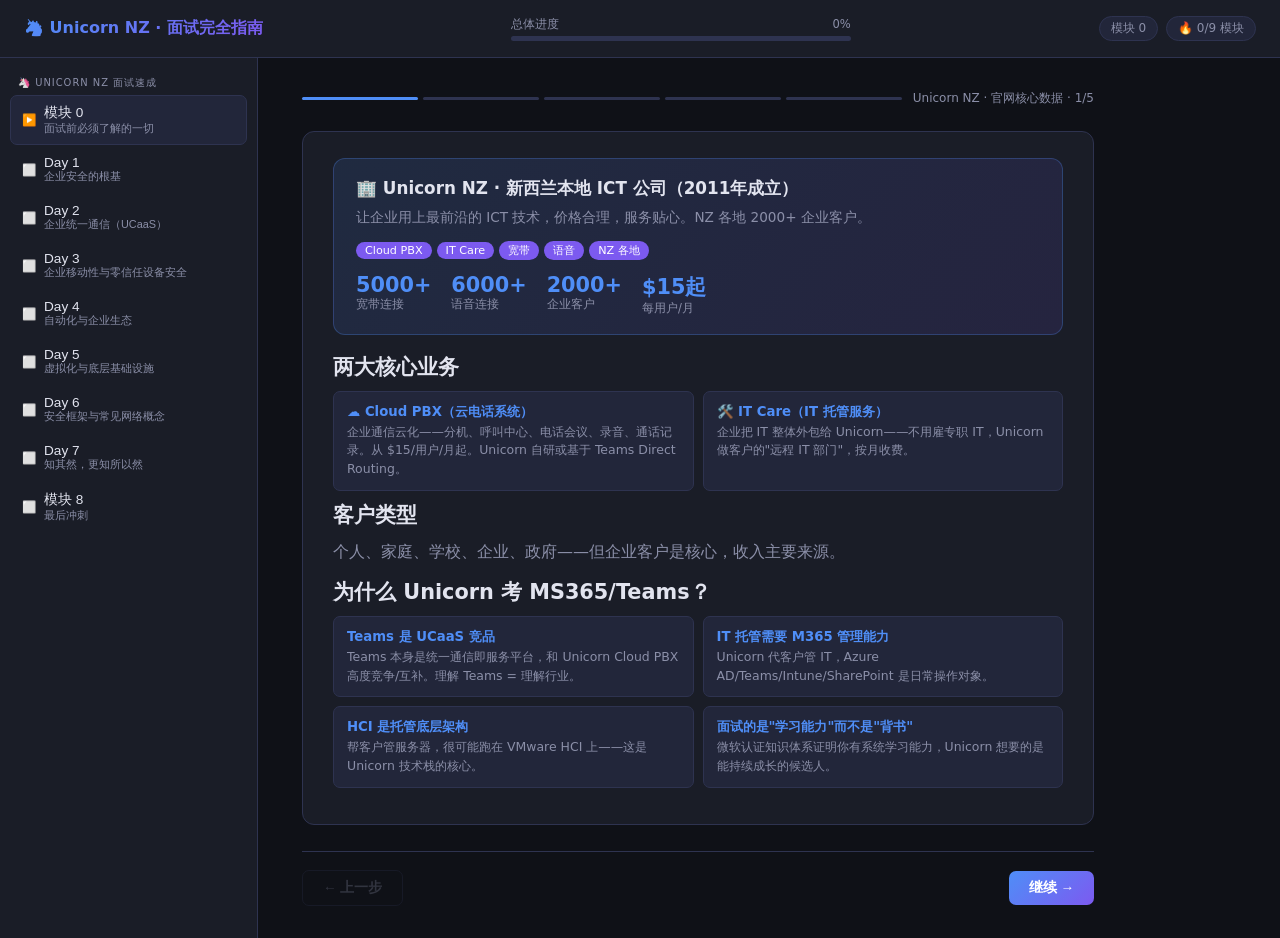
==== commit a3f52d60: "Complete overhaul: 8 modules, note boxes, cheat sheet, checklist, interview framework" ====
--- a/docs/index.html
+++ b/docs/index.html
@@ -3,103 +3,112 @@
 <head>
   <meta charset="UTF-8">
   <meta name="viewport" content="width=device-width, initial-scale=1.0">
-  <title>Unicorn NZ · MS365 & HCI 六天速成 · 面试冲刺</title>
+  <title>Unicorn NZ · MS365 & HCI 面试完全指南</title>
   <style>
     :root {
-      --bg: #0f1117;
-      --surface: #1a1d27;
-      --surface2: #22263a;
-      --border: #2e3350;
-      --accent: #4f8ef7;
-      --accent2: #7c5af0;
-      --green: #3ecf8e;
-      --red: #f47067;
-      --yellow: #f0b642;
-      --text: #e2e4ef;
-      --text-dim: #8b8fa8;
-      --radius: 12px;
-      --font: 'Segoe UI', system-ui, -apple-system, sans-serif;
+      --bg: #0f1117; --surface: #1a1d27; --surface2: #22263a; --border: #2e3350;
+      --accent: #4f8ef7; --accent2: #7c5af0; --green: #3ecf8e; --red: #f47067;
+      --yellow: #f0b642; --orange: #f0963c; --text: #e2e4ef; --text-dim: #8b8fa8;
+      --radius: 12px; --font: 'Segoe UI', system-ui, -apple-system, sans-serif;
     }
     * { box-sizing: border-box; margin: 0; padding: 0; }
     body { font-family: var(--font); background: var(--bg); color: var(--text); min-height: 100vh; display: flex; flex-direction: column; }
 
-    /* ─── Header ─── */
-    header {
-      background: var(--surface);
-      border-bottom: 1px solid var(--border);
-      padding: 0 24px;
-      height: 60px;
-      display: flex;
-      align-items: center;
-      justify-content: space-between;
-      position: sticky;
-      top: 0;
-      z-index: 100;
-    }
-    .logo { font-weight: 700; font-size: 1.05rem; background: linear-gradient(135deg, var(--accent), var(--accent2)); -webkit-background-clip: text; -webkit-text-fill-color: transparent; }
-    .progress-bar-wrap { flex: 1; max-width: 360px; margin: 0 32px; }
-    .progress-label { font-size: 0.75rem; color: var(--text-dim); margin-bottom: 4px; display: flex; justify-content: space-between; }
-    .progress-track { height: 6px; background: var(--border); border-radius: 99px; overflow: hidden; }
-    .progress-fill { height: 100%; background: linear-gradient(90deg, var(--accent), var(--accent2)); border-radius: 99px; transition: width 0.4s ease; width: 0%; }
-    .header-right { display: flex; align-items: center; gap: 12px; }
-    .badge { background: var(--surface2); border: 1px solid var(--border); border-radius: 99px; padding: 4px 12px; font-size: 0.78rem; color: var(--text-dim); white-space: nowrap; }
-
-    /* ─── Layout ─── */
+    /* ── Header ── */
+    header { background: var(--surface); border-bottom: 1px solid var(--border); padding: 0 24px; height: 58px; display: flex; align-items: center; justify-content: space-between; position: sticky; top: 0; z-index: 100; }
+    .logo { font-weight: 700; font-size: 1rem; background: linear-gradient(135deg, var(--accent), var(--accent2)); -webkit-background-clip: text; -webkit-text-fill-color: transparent; }
+    .pb-wrap { flex: 1; max-width: 340px; margin: 0 28px; }
+    .pb-label { font-size: 0.72rem; color: var(--text-dim); margin-bottom: 4px; display: flex; justify-content: space-between; }
+    .pb-track { height: 5px; background: var(--border); border-radius: 99px; overflow: hidden; }
+    .pb-fill { height: 100%; background: linear-gradient(90deg, var(--accent), var(--accent2)); border-radius: 99px; transition: width 0.4s; width: 0%; }
+    .badges { display: flex; gap: 8px; }
+    .badge { background: var(--surface2); border: 1px solid var(--border); border-radius: 99px; padding: 3px 11px; font-size: 0.75rem; color: var(--text-dim); white-space: nowrap; }
+
+    /* ── Layout ── */
     .layout { display: flex; flex: 1; }
 
-    /* ─── Sidebar ─── */
-    .sidebar { width: 264px; background: var(--surface); border-right: 1px solid var(--border); padding: 20px 12px; overflow-y: auto; flex-shrink: 0; }
-    .sidebar-section { margin-bottom: 20px; }
-    .sidebar-section-label { font-size: 0.65rem; text-transform: uppercase; letter-spacing: 0.1em; color: var(--text-dim); padding: 0 8px; margin-bottom: 6px; }
-    .module-btn { width: 100%; text-align: left; background: none; border: 1px solid transparent; color: var(--text); padding: 9px 10px; border-radius: 8px; cursor: pointer; font-size: 0.875rem; display: flex; align-items: center; gap: 8px; transition: all 0.15s; margin-bottom: 2px; }
-    .module-btn:hover { background: var(--surface2); }
-    .module-btn.active { background: var(--surface2); border-color: var(--border); }
-    .module-btn.done .si { color: var(--green); }
-    .module-btn.active .si { color: var(--accent); }
-    .si { font-size: 0.75rem; width: 18px; text-align: center; flex-shrink: 0; }
+    /* ── Sidebar ── */
+    .sidebar { width: 258px; background: var(--surface); border-right: 1px solid var(--border); padding: 18px 10px; overflow-y: auto; flex-shrink: 0; }
+    .ss { margin-bottom: 18px; }
+    .ssl { font-size: 0.62rem; text-transform: uppercase; letter-spacing: 0.1em; color: var(--text-dim); padding: 0 8px; margin-bottom: 5px; }
+    .mbtn { width: 100%; text-align: left; background: none; border: 1px solid transparent; color: var(--text); padding: 8px 9px; border-radius: 7px; cursor: pointer; font-size: 0.85rem; display: flex; align-items: center; gap: 7px; transition: all 0.15s; margin-bottom: 1px; }
+    .mbtn:hover { background: var(--surface2); }
+    .mbtn.active { background: var(--surface2); border-color: var(--border); }
+    .mbtn.done .si { color: var(--green); }
+    .mbtn.active .si { color: var(--accent); }
+    .si { font-size: 0.72rem; width: 17px; text-align: center; flex-shrink: 0; }
     .ml { display: flex; flex-direction: column; }
     .mn { font-weight: 500; }
-    .ms { font-size: 0.7rem; color: var(--text-dim); }
-
-    /* ─── Main ─── */
-    .main { flex: 1; padding: 36px 48px; max-width: 880px; overflow-y: auto; }
-
-    /* ─── Step indicator ─── */
-    .step-ind { display: flex; align-items: center; gap: 6px; margin-bottom: 28px; flex-wrap: wrap; }
-    .pip { height: 3px; flex: 1; min-width: 24px; border-radius: 99px; background: var(--border); transition: background 0.3s; }
+    .ms { font-size: 0.68rem; color: var(--text-dim); }
+
+    /* ── Main ── */
+    .main { flex: 1; padding: 32px 44px; max-width: 880px; overflow-y: auto; }
+
+    /* ── Step ── */
+    .step-ind { display: flex; align-items: center; gap: 5px; margin-bottom: 24px; flex-wrap: wrap; }
+    .pip { height: 3px; flex: 1; min-width: 20px; border-radius: 99px; background: var(--border); transition: background 0.3s; }
     .pip.done { background: var(--green); }
     .pip.active { background: var(--accent); }
-    .smet { font-size: 0.78rem; color: var(--text-dim); margin-left: 6px; white-space: nowrap; }
-
-    /* ─── Card ─── */
-    .card { background: var(--surface); border: 1px solid var(--border); border-radius: var(--radius); padding: 28px 32px; margin-bottom: 20px; }
-    .card h2 { font-size: 1.35rem; margin-bottom: 10px; }
-    .card h3 { font-size: 1.0rem; color: var(--accent); margin: 20px 0 10px; }
-    .card p { line-height: 1.75; color: var(--text-dim); margin-bottom: 14px; }
-    .card ul { list-style: none; margin: 10px 0; }
-    .card li { padding: 6px 0 6px 18px; position: relative; color: var(--text-dim); line-height: 1.65; }
+    .smet { font-size: 0.75rem; color: var(--text-dim); margin-left: 6px; white-space: nowrap; }
+
+    /* ── Card ── */
+    .card { background: var(--surface); border: 1px solid var(--border); border-radius: var(--radius); padding: 26px 30px; margin-bottom: 18px; }
+    .card h2 { font-size: 1.3rem; margin-bottom: 9px; }
+    .card h3 { font-size: 0.97rem; color: var(--accent); margin: 18px 0 9px; }
+    .card p { line-height: 1.75; color: var(--text-dim); margin-bottom: 12px; }
+    .card ul { list-style: none; margin: 9px 0; }
+    .card li { padding: 5px 0 5px 17px; position: relative; color: var(--text-dim); line-height: 1.65; }
     .card li::before { content: '›'; position: absolute; left: 0; color: var(--accent); font-weight: 700; }
     .card li strong { color: var(--text); }
 
-    /* ─── Callout ─── */
-    .callout { background: var(--surface2); border-left: 3px solid var(--accent); border-radius: 0 8px 8px 0; padding: 14px 18px; margin: 14px 0; font-size: 0.9rem; line-height: 1.65; }
+    /* ── Callout ── */
+    .callout { background: var(--surface2); border-left: 3px solid var(--accent); border-radius: 0 8px 8px 0; padding: 13px 17px; margin: 12px 0; font-size: 0.88rem; line-height: 1.65; }
     .callout.green { border-color: var(--green); }
     .callout.yellow { border-color: var(--yellow); }
     .callout.red { border-color: var(--red); }
-    .callout.unicorn { border-color: #f0b642; background: rgba(240,182,66,0.08); }
-
-    /* ─── Code/Terminal ─── */
-    .code-block, .terminal { background: #0d1117; border: 1px solid var(--border); border-radius: var(--radius); overflow: hidden; margin: 14px 0; }
-    .code-header, .terminal-header { background: var(--surface2); padding: 9px 14px; display: flex; align-items: center; justify-content: space-between; border-bottom: 1px solid var(--border); }
-    .code-lang { font-size: 0.72rem; color: var(--text-dim); text-transform: uppercase; letter-spacing: 0.05em; }
-    .copy-btn { background: none; border: 1px solid var(--border); color: var(--text-dim); padding: 2px 9px; border-radius: 5px; cursor: pointer; font-size: 0.72rem; transition: all 0.15s; }
-    .copy-btn:hover { border-color: var(--accent); color: var(--accent); }
-    .terminal-header { gap: 6px; }
-    .dot { width: 11px; height: 11px; border-radius: 50%; }
+    .callout.orange { border-color: var(--orange); }
+
+    /* ── NOTE BOX (handwriting) ── */
+    .note-box { background: rgba(240,182,66,0.07); border: 1.5px dashed var(--yellow); border-radius: var(--radius); padding: 18px 22px; margin: 14px 0; }
+    .note-box .note-header { display: flex; align-items: center; gap: 8px; margin-bottom: 10px; }
+    .note-box .note-icon { font-size: 1.1rem; }
+    .note-box .note-title { font-size: 0.85rem; font-weight: 700; color: var(--yellow); text-transform: uppercase; letter-spacing: 0.06em; }
+    .note-box .note-prompt { font-size: 0.85rem; color: var(--text-dim); line-height: 1.6; }
+    .note-box textarea { width: 100%; background: rgba(240,182,66,0.08); border: 1px solid rgba(240,182,66,0.3); border-radius: 8px; padding: 10px 13px; color: var(--text); font-family: var(--font); font-size: 0.85rem; resize: vertical; min-height: 72px; margin-top: 8px; outline: none; }
+    .note-box textarea:focus { border-color: var(--yellow); }
+    .note-box textarea::placeholder { color: rgba(240,182,66,0.5); }
+
+    /* ── UNICORN banner ── */
+    .co-banner { background: linear-gradient(135deg, rgba(79,142,247,0.12), rgba(124,90,240,0.12)); border: 1px solid rgba(79,142,247,0.28); border-radius: var(--radius); padding: 18px 22px; margin-bottom: 18px; }
+    .co-banner h2 { font-size: 1.05rem; margin-bottom: 7px; }
+    .co-banner p { color: var(--text-dim); font-size: 0.85rem; line-height: 1.6; margin: 0 0 10px; }
+    .tag { display: inline-block; background: var(--accent2); color: #fff; border-radius: 99px; padding: 2px 9px; font-size: 0.7rem; margin-right: 5px; margin-bottom: 3px; }
+    .stats { display: flex; gap: 20px; flex-wrap: wrap; margin-top: 10px; }
+    .stat { display: flex; flex-direction: column; }
+    .stat-n { font-size: 1.3rem; font-weight: 700; color: var(--accent); }
+    .stat-l { font-size: 0.72rem; color: var(--text-dim); }
+
+    /* ── Cheatsheet ── */
+    .csheet { background: var(--surface); border: 1px solid var(--yellow); border-radius: var(--radius); padding: 22px 26px; margin: 14px 0; }
+    .csheet h3 { color: var(--yellow); font-size: 0.95rem; margin: 0 0 12px; }
+    .ct { width: 100%; border-collapse: collapse; font-size: 0.85rem; }
+    .ct th { text-align: left; padding: 7px 11px; background: var(--surface2); border-bottom: 1px solid var(--border); color: var(--text-dim); font-size: 0.7rem; text-transform: uppercase; letter-spacing: 0.05em; }
+    .ct td { padding: 8px 11px; border-bottom: 1px solid var(--border); color: var(--text-dim); vertical-align: top; }
+    .ct tr:last-child td { border-bottom: none; }
+    .ct td:first-child { color: var(--text); font-weight: 600; white-space: nowrap; }
+
+    /* ── Code/Terminal ── */
+    .code-block, .terminal { background: #0d1117; border: 1px solid var(--border); border-radius: var(--radius); overflow: hidden; margin: 12px 0; }
+    .cb-h, .tt-h { background: var(--surface2); padding: 8px 14px; display: flex; align-items: center; justify-content: space-between; border-bottom: 1px solid var(--border); }
+    .lang { font-size: 0.7rem; color: var(--text-dim); text-transform: uppercase; letter-spacing: 0.05em; }
+    .cpy { background: none; border: 1px solid var(--border); color: var(--text-dim); padding: 2px 8px; border-radius: 5px; cursor: pointer; font-size: 0.7rem; transition: all 0.15s; }
+    .cpy:hover { border-color: var(--accent); color: var(--accent); }
+    .tt-h { gap: 5px; }
+    .dot { width: 10px; height: 10px; border-radius: 50%; }
     .dot.red { background: #ff5f56; }
     .dot.yellow { background: #ffbd2e; }
     .dot.green { background: #27c93f; }
-    .tt { padding: 16px 20px; font-family: 'Cascadia Code','Fira Code',Consolas,monospace; font-size: 0.85rem; line-height: 1.75; white-space: pre-wrap; }
+    .tt { padding: 14px 18px; font-family: 'Cascadia Code','Fira Code',Consolas,monospace; font-size: 0.83rem; line-height: 1.75; white-space: pre-wrap; }
     .tl { color: #8b8fa8; }
     .tl.cmd { color: #e2e4ef; }
     .tl.cmd::before { content: '$ '; color: var(--green); }
@@ -107,83 +116,66 @@
     .tl.ok { color: var(--green); }
     .tl.err { color: var(--red); }
 
-    /* ─── Quiz ─── */
-    .quiz-card { background: var(--surface); border: 1px solid var(--border); border-radius: var(--radius); padding: 24px 28px; margin: 14px 0; }
-    .quiz-q { font-size: 0.98rem; font-weight: 600; margin-bottom: 16px; line-height: 1.5; }
-    .quiz-opts { display: flex; flex-direction: column; gap: 8px; }
-    .quiz-opt { background: var(--surface2); border: 1px solid var(--border); border-radius: 8px; padding: 12px 16px; cursor: pointer; transition: all 0.15s; display: flex; align-items: center; gap: 10px; font-size: 0.9rem; }
-    .quiz-opt:hover:not(.disabled) { border-color: var(--accent); }
-    .quiz-opt.selected { border-color: var(--accent); background: rgba(79,142,247,0.1); }
-    .quiz-opt.correct { border-color: var(--green); background: rgba(62,207,142,0.1); }
-    .quiz-opt.wrong { border-color: var(--red); background: rgba(244,112,103,0.1); }
-    .quiz-opt.disabled { cursor: default; opacity: 0.65; }
-    .ol { width: 24px; height: 24px; border-radius: 50%; background: var(--border); display: flex; align-items: center; justify-content: center; font-size: 0.72rem; font-weight: 700; flex-shrink: 0; }
-    .qfb { margin-top: 12px; padding: 12px 16px; border-radius: 8px; font-size: 0.875rem; display: none; }
+    /* ── Quiz ── */
+    .qcard { background: var(--surface); border: 1px solid var(--border); border-radius: var(--radius); padding: 22px 26px; margin: 12px 0; }
+    .qq { font-size: 0.95rem; font-weight: 600; margin-bottom: 14px; line-height: 1.5; }
+    .qopts { display: flex; flex-direction: column; gap: 7px; }
+    .qopt { background: var(--surface2); border: 1px solid var(--border); border-radius: 7px; padding: 11px 14px; cursor: pointer; transition: all 0.15s; display: flex; align-items: center; gap: 9px; font-size: 0.88rem; }
+    .qopt:hover:not(.disabled) { border-color: var(--accent); }
+    .qopt.sel { border-color: var(--accent); background: rgba(79,142,247,0.1); }
+    .qopt.correct { border-color: var(--green); background: rgba(62,207,142,0.1); }
+    .qopt.wrong { border-color: var(--red); background: rgba(244,112,103,0.1); }
+    .qopt.disabled { cursor: default; opacity: 0.6; }
+    .ol { width: 22px; height: 22px; border-radius: 50%; background: var(--border); display: flex; align-items: center; justify-content: center; font-size: 0.7rem; font-weight: 700; flex-shrink: 0; }
+    .qfb { margin-top: 10px; padding: 10px 14px; border-radius: 7px; font-size: 0.85rem; display: none; }
     .qfb.show { display: block; }
-    .qfb.correct { background: rgba(62,207,142,0.12); border: 1px solid var(--green); color: var(--green); }
-    .qfb.wrong { background: rgba(244,112,103,0.12); border: 1px solid var(--red); color: var(--red); }
-
-    /* ─── Nav ─── */
-    .nav { display: flex; justify-content: space-between; align-items: center; margin-top: 28px; padding-top: 20px; border-top: 1px solid var(--border); }
-    .btn { padding: 9px 22px; border-radius: 8px; font-size: 0.875rem; font-weight: 600; cursor: pointer; border: none; transition: all 0.15s; display: inline-flex; align-items: center; gap: 6px; }
+    .qfb.correct { background: rgba(62,207,142,0.1); border: 1px solid var(--green); color: var(--green); }
+    .qfb.wrong { background: rgba(244,112,103,0.1); border: 1px solid var(--red); color: var(--red); }
+
+    /* ── Nav ── */
+    .nav { display: flex; justify-content: space-between; align-items: center; margin-top: 26px; padding-top: 18px; border-top: 1px solid var(--border); }
+    .btn { padding: 8px 20px; border-radius: 7px; font-size: 0.85rem; font-weight: 600; cursor: pointer; border: none; transition: all 0.15s; display: inline-flex; align-items: center; gap: 5px; }
     .btn-ghost { background: none; border: 1px solid var(--border); color: var(--text-dim); }
     .btn-ghost:hover { border-color: var(--text-dim); color: var(--text); }
     .btn-primary { background: linear-gradient(135deg, var(--accent), var(--accent2)); color: #fff; }
     .btn-primary:hover { opacity: 0.85; transform: translateY(-1px); }
-    .btn-success { background: var(--green); color: #0f1117; }
-    .btn:disabled { opacity: 0.3; cursor: not-allowed; transform: none; }
-
-    /* ─── Misc ─── */
-    code { background: var(--surface2); padding: 2px 5px; border-radius: 4px; font-family: 'Cascadia Code',monospace; font-size: 0.84em; color: #79c0ff; }
-
-    /* ─── Grid ─── */
-    .cgrid { display: grid; grid-template-columns: 1fr 1fr; gap: 10px; margin: 12px 0; }
-    .ci { background: var(--surface2); border: 1px solid var(--border); border-radius: 8px; padding: 12px 14px; }
-    .ci .term { font-weight: 600; font-size: 0.85rem; margin-bottom: 3px; color: var(--accent); }
-    .ci .desc { font-size: 0.8rem; color: var(--text-dim); line-height: 1.5; }
-
-    /* ─── Cheatsheet ─── */
-    .cheatsheet { background: var(--surface); border: 1px solid var(--yellow); border-radius: var(--radius); padding: 24px 28px; margin: 14px 0; }
-    .cheatsheet h3 { color: var(--yellow); margin-top: 0; }
-    .cs-table { width: 100%; border-collapse: collapse; margin-top: 12px; font-size: 0.875rem; }
-    .cs-table th { text-align: left; padding: 8px 12px; background: var(--surface2); border-bottom: 1px solid var(--border); color: var(--text-dim); font-size: 0.75rem; text-transform: uppercase; letter-spacing: 0.05em; }
-    .cs-table td { padding: 9px 12px; border-bottom: 1px solid var(--border); color: var(--text-dim); vertical-align: top; }
-    .cs-table tr:last-child td { border-bottom: none; }
-    .cs-table td:first-child { color: var(--text); font-weight: 500; }
-
-    /* ─── Completion ─── */
-    .done-screen { text-align: center; padding: 48px 32px; }
-    .done-icon { font-size: 3.5rem; margin-bottom: 16px; }
-    .done-screen h2 { font-size: 1.6rem; margin-bottom: 10px; }
-    .done-screen p { color: var(--text-dim); max-width: 460px; margin: 0 auto 24px; line-height: 1.65; }
-
-    /* ─── Company Banner ─── */
-    .co-banner { background: linear-gradient(135deg, rgba(79,142,247,0.15), rgba(124,90,240,0.15)); border: 1px solid rgba(79,142,247,0.3); border-radius: var(--radius); padding: 20px 24px; margin-bottom: 20px; }
-    .co-banner h2 { font-size: 1.1rem; margin-bottom: 8px; color: var(--text); }
-    .co-banner p { color: var(--text-dim); font-size: 0.875rem; line-height: 1.6; margin: 0; }
-    .co-banner .tag { display: inline-block; background: var(--accent2); color: #fff; border-radius: 99px; padding: 2px 10px; font-size: 0.72rem; margin-right: 6px; margin-bottom: 6px; }
-
-    /* ─── Responsive ─── */
-    @media (max-width: 768px) {
-      .sidebar { display: none; }
-      .main { padding: 20px 16px; }
-      .cgrid { grid-template-columns: 1fr; }
-    }
-    ::-webkit-scrollbar { width: 5px; }
-    ::-webkit-scrollbar-thumb { background: var(--border); border-radius: 99px; }
+    .btn:disabled { opacity: 0.28; cursor: not-allowed; transform: none; }
+
+    /* ── Misc ── */
+    code { background: var(--surface2); padding: 2px 5px; border-radius: 4px; font-family: 'Cascadia Code',monospace; font-size: 0.83em; color: #79c0ff; }
+    .cgrid { display: grid; grid-template-columns: 1fr 1fr; gap: 9px; margin: 10px 0; }
+    .ci { background: var(--surface2); border: 1px solid var(--border); border-radius: 7px; padding: 11px 13px; }
+    .ci .term { font-weight: 600; font-size: 0.83rem; margin-bottom: 2px; color: var(--accent); }
+    .ci .desc { font-size: 0.78rem; color: var(--text-dim); line-height: 1.5; }
+    .tgrid { display: grid; grid-template-columns: repeat(3, 1fr); gap: 9px; margin: 10px 0; }
+    .ti { background: var(--surface2); border: 1px solid var(--border); border-radius: 7px; padding: 11px 13px; text-align: center; }
+    .ti .tn { font-size: 1.3rem; margin-bottom: 3px; }
+    .ti .td { font-size: 0.75rem; color: var(--text-dim); }
+    .done-screen { text-align: center; padding: 44px 28px; }
+    .done-icon { font-size: 3.2rem; margin-bottom: 14px; }
+    .done-screen h2 { font-size: 1.5rem; margin-bottom: 9px; }
+    .done-screen p { color: var(--text-dim); max-width: 440px; margin: 0 auto 22px; line-height: 1.65; }
+    .checklist { background: var(--surface); border: 1px solid var(--border); border-radius: var(--radius); padding: 22px 26px; margin: 14px 0; }
+    .checklist h3 { font-size: 0.95rem; margin-bottom: 14px; color: var(--text); }
+    .cli { display: flex; align-items: flex-start; gap: 10px; padding: 8px 0; border-bottom: 1px solid var(--border); font-size: 0.88rem; color: var(--text-dim); }
+    .cli:last-child { border-bottom: none; }
+    .cli input[type=checkbox] { width: 16px; height: 16px; accent-color: var(--accent); flex-shrink: 0; margin-top: 2px; cursor: pointer; }
+    .cli.done { text-decoration: line-through; opacity: 0.5; }
+    @media (max-width: 768px) { .sidebar { display: none; } .main { padding: 18px 14px; } .cgrid, .tgrid { grid-template-columns: 1fr; } }
+    ::-webkit-scrollbar { width: 5px; } ::-webkit-scrollbar-thumb { background: var(--border); border-radius: 99px; }
   </style>
 </head>
 <body>
 
 <header>
-  <div class="logo">🦄 Unicorn NZ · MS365 & HCI 速成</div>
-  <div class="progress-bar-wrap">
-    <div class="progress-label"><span>总体进度</span><span id="pct">0%</span></div>
-    <div class="progress-track"><div class="progress-fill" id="pfill" style="width:0%"></div></div>
+  <div class="logo">🦄 Unicorn NZ · 面试完全指南</div>
+  <div class="pb-wrap">
+    <div class="pb-label"><span>总体进度</span><span id="pct">0%</span></div>
+    <div class="pb-track"><div class="pb-fill" id="pfill" style="width:0%"></div></div>
   </div>
-  <div class="header-right">
-    <span class="badge" id="mb">Day 1</span>
-    <span class="badge" id="sb">🔥 0/7 天</span>
+  <div class="badges">
+    <span class="badge" id="mb">Day 0</span>
+    <span class="badge" id="sb">🔥 0/8 天</span>
   </div>
 </header>
 
@@ -195,1094 +187,1076 @@
 <script>
 'use strict';
 
-// ═══════════════════════════════════════════════════
-// COURSE DATA — fully expanded
-// ═══════════════════════════════════════════════════
-
 const DATA = {
 
-// ───────────────────────────────────────────────
-// PRE-COURSE: Company Introduction
-// ───────────────────────────────────────────────
-pre: {
-  title: '课前 · Unicorn NZ 公司概览',
-  subtitle: '知己知彼，百战不殆',
+// ═══════════════════════════════════════════════════════════════
+// MODULE 0: Unicorn NZ Company + Pre-course
+// ═══════════════════════════════════════════════════════════════
+mod0: {
+  title: '模块 0 · 公司认知 + 基础测试',
+  subtitle: '面试前必须了解的一切',
   steps: [
     {
-      id: 'pre1', type: 'concept', title: 'Unicorn NZ 是做什么的？',
+      id: 'm0s1', type: 'concept', title: 'Unicorn NZ · 官网核心数据',
       content: `
 <div class="co-banner">
-  <h2>🏢 Unicorn NZ · 新西兰本地 ICT 公司</h2>
-  <p>成立于 2011 年，NZ 各地 2000+ 企业客户。使命：让企业用上最先进的 ICT 技术，价格合理，服务贴心。</p>
-  <div>
-    <span class="tag">Cloud PBX</span>
-    <span class="tag">IT 托管</span>
-    <span class="tag">宽带/语音</span>
-    <span class="tag">NZ 各地</span>
+  <h2>🏢 Unicorn NZ · 新西兰本地 ICT 公司（2011年成立）</h2>
+  <p>让企业用上最前沿的 ICT 技术，价格合理，服务贴心。NZ 各地 2000+ 企业客户。</p>
+  <span class="tag">Cloud PBX</span><span class="tag">IT Care</span><span class="tag">宽带</span><span class="tag">语音</span><span class="tag">NZ 各地</span>
+  <div class="stats">
+    <div class="stat"><span class="stat-n">5000+</span><span class="stat-l">宽带连接</span></div>
+    <div class="stat"><span class="stat-n">6000+</span><span class="stat-l">语音连接</span></div>
+    <div class="stat"><span class="stat-n">2000+</span><span class="stat-l">企业客户</span></div>
+    <div class="stat"><span class="stat-n">$15起</span><span class="stat-l">每用户/月</span></div>
   </div>
 </div>
 
-<h2>核心业务：Cloud PBX（云电话系统）</h2>
-<p>把企业传统电话系统搬上云，员工无论在哪都能用内部分机打外线、开会、录音、通话记录管理。相当于"企业版钉钉/飞书电话+CRM集成"。</p>
-
-<h3>为什么 Unicorn 的面试会问 MS365/Teams？</h3>
+<h2>两大核心业务</h2>
 <div class="cgrid">
   <div class="ci">
-    <div class="term">Teams 是入口</div>
-    <div class="desc">微软 Teams 本身就是 UCaaS（统一通信即服务），跟 Unicorn 的 Cloud PBX 高度重叠。面试官会看你是否理解"云端企业通信"这件事。</div>
+    <div class="term">☁️ Cloud PBX（云电话系统）</div>
+    <div class="desc">企业通信云化——分机、呼叫中心、电话会议、录音、通话记录。从 $15/用户/月起。Unicorn 自研或基于 Teams Direct Routing。</div>
   </div>
   <div class="ci">
-    <div class="term">Azure AD 是身份中枢</div>
-    <div class="desc">企业通信的安全基石：谁可以打电话/发消息/访问录音记录，全靠身份管理。</div>
+    <div class="term">🛠️ IT Care（IT 托管服务）</div>
+    <div class="desc">企业把 IT 整体外包给 Unicorn——不用雇专职 IT，Unicorn 做客户的"远程 IT 部门"，按月收费。</div>
   </div>
-  <div class="ci">
-    <div class="term">Intune 是设备管控</div>
-    <div class="desc">员工的手机/电脑能不能访问公司电话系统里的客户数据，这是实际运营问题。</div>
-  </div>
-  <div class="ci">
-    <div class="term">HCI 是底层架构</div>
-    <div class="desc">Unicorn 帮客户托管 IT，他们的服务器很可能就跑在 HCI 上（VMware vSphere/vSAN）。</div>
-  </div>
+</div>
+
+<h2>客户类型</h2>
+<p>个人、家庭、学校、企业、政府——但企业客户是核心，收入主要来源。</p>
+
+<h2>为什么 Unicorn 考 MS365/Teams？</h2>
+<div class="cgrid">
+  <div class="ci"><div class="term">Teams 是 UCaaS 竞品</div><div class="desc">Teams 本身是统一通信即服务平台，和 Unicorn Cloud PBX 高度竞争/互补。理解 Teams = 理解行业。</div></div>
+  <div class="ci"><div class="term">IT 托管需要 M365 管理能力</div><div class="desc">Unicorn 代客户管 IT，Azure AD/Teams/Intune/SharePoint 是日常操作对象。</div></div>
+  <div class="ci"><div class="term">HCI 是托管底层架构</div><div class="desc">帮客户管服务器，很可能跑在 VMware HCI 上——这是 Unicorn 技术栈的核心。</div></div>
+  <div class="ci"><div class="term">面试的是"学习能力"而不是"背书"</div><div class="desc">微软认证知识体系证明你有系统学习能力，Unicorn 想要的是能持续成长的候选人。</div></div>
+</div>
+      `
+    },
+    {
+      id: 'm0s2', type: 'concept', title: '面试前必须记住的关键数字',
+      content: `
+<h2>📊 Unicorn NZ 关键数据（面试可直接用）</h2>
+<div class="tgrid">
+  <div class="ti"><div class="tn">2011</div><div class="td">公司成立</div></div>
+  <div class="ti"><div class="tn">5000+</div><div class="td">宽带连接</div></div>
+  <div class="ti"><div class="tn">6000+</div><div class="td">语音连接</div></div>
+  <div class="ti"><div class="tn">2000+</div><div class="td">企业客户</div></div>
+  <div class="ti"><div class="tn">$15/用户/月</div><div class="td">Cloud PBX 起价</div></div>
+  <div class="ti"><div class="tn">NZ 各地</div><div class="td">客户覆盖范围</div></div>
 </div>
 
 <div class="callout yellow">
-  <strong>面试前必须记住：</strong>Unicorn NZ = 新西兰本地 Cloud PBX + IT 托管服务商，核心能力是企业通信云化。MS365/Teams 知识和这个直接相关。
-</div>
-
-<h3>Unicorn 规模（官网数据）</h3>
+  <strong>✅ 面试必说的一句话：</strong>"我了解到 Unicorn NZ 做 Cloud PBX 和 IT 托管，服务 2000+ 企业客户——这个职位需要管理企业通信平台和 IT 基础设施，正好是我学习的方向。"
+</div>
+
+<h2>竞争对手/行业背景（面试可提）</h2>
 <ul>
-  <li><strong>5000+</strong> 宽带连接</li>
-  <li><strong>6000+</strong> 语音连接</li>
-  <li><strong>2000+</strong> 企业客户</li>
-  <li><strong>2011年</strong> 成立，14年历史</li>
+  <li><strong>Spark</strong>：NZ 最大电信运营商，也有 Cloud PBX 和 IT 托管业务</li>
+  <li><strong>Vodafone NZ（现在归 InConfig）</strong>：企业通信</li>
+  <li><strong>Team Vodafone</strong>：代理微软 Teams Phone</li>
+  <li><strong>Dicker Data /和其他 MSP</strong>：NZ IT 托管同行</li>
 </ul>
-      `
-    },
-    {
-      id: 'pre2', type: 'quiz', title: '公司认知小测',
+<p>Unicorn 的差异化：本地化服务（不是大公司那种流程繁复）、价格合理、对中小型企业友好。</p>
+      `
+    },
+    {
+      id: 'm0s3', type: 'note', title: '📝 笔记：Unicorn NZ 核心认知',
+      prompt: '用自己的话写下 Unicorn NZ 的定位（50字以内），面试时用：',
+      placeholder: '例：Unicorn NZ = 2011年成立的本地ICT公司，核心是Cloud PBX云电话+IT托管，服务2000+企业客户，差异化是本地化+价格合理+服务贴心。'
+    },
+    {
+      id: 'm0s4', type: 'quiz', title: '公司认知测验',
       questions: [
-        {
-          q: 'Unicorn NZ 的核心产品/服务是什么？',
-          options: ['手机硬件销售', 'Cloud PBX（云电话系统）+ IT 托管服务', '网页设计', '电商平台'],
-          answer: 1,
-          explanation: 'Unicorn 核心是 Cloud PBX——帮企业把电话系统搬上云，配合 IT 托管服务。官网明确说"Cloud PBX + IT Care"是两大支柱。'
-        },
-        {
-          q: '为什么 Unicorn 的面试会考 Azure AD / Teams 相关知识？',
-          options: [
-            '因为面试官喜欢考微软认证内容',
-            '因为 Teams 本身是 UCaaS 产品，和 Unicorn 的 Cloud PBX 业务高度相关',
-            '因为新西兰政府要求所有公司用微软',
-            '因为 Azure AD 免费'
-          ],
-          answer: 1,
-          explanation: 'Teams 是微软的 UCaaS 平台，Unicorn 做 Cloud PBX 天然和它竞争/互补。理解 Teams 的架构和管理，是理解企业云通信的基础。'
-        },
-        {
-          q: 'Unicorn NZ 服务的客户主要在哪里？',
-          options: ['只在奥克兰', '只在北岛', '新西兰全国各地', '主要在澳大利亚'],
-          answer: 2,
-          explanation: '官网说"Customers are all over New Zealand, not just in Auckland"。NZ 全国各地都有业务。'
-        }
+        { q: 'Unicorn NZ 的 Cloud PBX 最低价格是多少？', options: ['$5/用户/月', '$15/用户/月', '$25/用户/月', '$50/用户/月'], answer: 1, explanation: '官网明确写"Start from $15 per user/month"。' },
+        { q: 'Unicorn NZ 的客户分布在哪些地区？', options: ['只有奥克兰', '只有北岛', '新西兰全国各地', '主要是澳大利亚'], answer: 2, explanation: '官网说"Our customers are all over New Zealand, not just in Auckland"。' },
+        { q: 'Unicorn NZ 的 IT Care 服务的核心价值是？', options: ['比雇人便宜且不用担心人员缺勤', '免费的', '只有大企业才能用', '只管网络不管设备'], answer: 0, explanation: '官网说"It saves your money to hire an IT technician and you are not worried about their absence"——这是 IT 托管的核心逻辑。' }
       ]
     },
     {
-      id: 'pre3', type: 'complete', title: '公司概览完成！',
+      id: 'm0s5', type: 'complete', title: '模块 0 完成！',
       content: `
 <div class="done-screen">
-  <div class="done-icon">🦄</div>
-  <h2>Unicorn NZ 概览已解锁</h2>
-  <p>现在你知道了：这是一家做企业云通信+IT托管的NZ本地公司。面试时提到他们的 Cloud PBX 业务会加分。</p>
-  <button class="btn btn-primary" onclick="navigate('day1',0)">开始 Day 1 · Azure AD →</button>
+  <div class="done-icon">✅</div>
+  <h2>Unicorn NZ 认知完成！</h2>
+  <p>现在你知道了 Unicorn 是做 Cloud PBX + IT 托管的本地公司，14年历史，2000+ 企业客户，5000+ 宽带+6000+ 语音连接。面试提到这些数据说明你真的做了功课。</p>
+  <button class="btn btn-primary" onclick="navigate('mod1',0)">开始 Day 1 · Azure AD →</button>
 </div>
       `
     }
   ]
 },
 
-// ───────────────────────────────────────────────
-// DAY 1: Azure AD
-// ───────────────────────────────────────────────
-day1: {
+// ═══════════════════════════════════════════════════════════════
+// MODULE 1: Azure AD — Identity & Access
+// ═══════════════════════════════════════════════════════════════
+mod1: {
   title: 'Day 1 · Azure AD 身份与访问管理',
-  subtitle: '企业身份管理 = 所有安全的根基',
+  subtitle: '企业安全的根基',
   steps: [
     {
-      id: 'd1s1', type: 'concept', title: 'Azure AD 的本质',
-      content: `
-<h2>Azure AD = 微软的"中央空调"</h2>
-<p>Azure Active Directory（现称 <strong>Microsoft Entra ID</strong>）是云端身份服务。简单理解：</p>
+      id: 'm1s1', type: 'concept', title: 'Azure AD 核心概念',
+      content: `
+<h2>Azure AD = 企业身份"中央空调"</h2>
+<p>Azure Active Directory（Microsoft Entra ID）是微软云端身份服务，所有微软 SaaS（Teams、Outlook、SharePoint、Azure...）的身份验证都从这儿走。</p>
 <div class="callout">
-  员工账号、权限、应用授权——全部在 Azure AD 里管。就像大楼的中央空调：所有房间（微软服务）都从同一个地方获取暖气（身份验证）。
-</div>
-
-<h3>核心能力</h3>
+  <strong>一句话：</strong>Azure AD 管"谁可以访问什么"——员工账号、密码、权限、应用授权，全部集中在这里。
+</div>
+
+<h2>Azure AD 的关键能力</h2>
+<div class="cgrid">
+  <div class="ci"><div class="term">🔑 SSO（单点登录）</div><div class="desc">一次登录，访问所有已授权应用，不用重复输入密码。提升体验 + 集中管控安全。</div></div>
+  <div class="ci"><div class="term">🔐 MFA（多因素认证）</div><div class="desc">密码 + 手机验证码 / App 确认，双重保险。微软默认推荐开启。</div></div>
+  <div class="ci"><div class="term">🚦 Conditional Access（条件访问）</div><div class="desc">基于位置/设备/风险信号实时决定是否放行。零信任的核心组件。</div></div>
+  <div class="ci"><div class="term">🔗 App 单一登录（SAML/OIDC/OAuth）</div><div class="desc">企业 SaaS（Salesforce、ServiceNow 等）通过标准协议接入 Azure AD，实现 SSO。</div></div>
+</div>
+
+<h2>Azure AD vs 传统 AD</h2>
+<div class="cgrid">
+  <div class="ci"><div class="term">传统 AD（本地，Windows Server）</div><div class="desc">跑在内网，只能在内网用，适合纯本地架构。无法直接管理云 SaaS。</div></div>
+  <div class="ci"><div class="term">Azure AD（云端）</div><div class="desc">托管在微软云，全球可访问，原生支持 SaaS + 混合架构。</div></div>
+</div>
+      `
+    },
+    {
+      id: 'm1s2', type: 'note', title: '📝 笔记：Azure AD 核心能力',
+      prompt: '用自己的话解释 SSO 和 MFA 的区别，以及它们解决了什么问题：',
+      placeholder: 'SSO = 一次登录访问所有应用，解决密码疲劳+集中管控。\nMFA = 密码+手机验证，解决密码泄露后账号被盗的问题。'
+    },
+    {
+      id: 'm1s3', type: 'concept', title: 'Conditional Access 深度',
+      content: `
+<h2>Conditional Access = Azure AD 的智能"门卫"</h2>
+<p>每次用户登录时实时评估多个信号，决定是否放行。不是简单的"允许/拒绝"，而是"根据情况动态决策"。</p>
+
+<h3>三大判断信号</h3>
 <ul>
-  <li><strong>SSO（单点登录）</strong>：一次登录，访问所有已授权应用（Teams、Outlook、Azure、SharePoint...）</li>
-  <li><strong>MFA（多因素认证）</strong>：密码+手机验证码，双重保险</li>
-  <li><strong>Conditional Access（条件访问）</strong>：基于位置/设备/风险决定谁能登录</li>
-  <li><strong>应用单一登录</strong>：SAML / OIDC / OAuth 集成</li>
+  <li><strong>用户身份</strong>：账号是否可信？是否风险账号？</li>
+  <li><strong>设备状态</strong>：是否 Intune 注册？是否满足合规策略？</li>
+  <li><strong>登录位置</strong>：是否信任的 IP/地区？还是陌生地点？</li>
 </ul>
 
-<h3>Azure AD vs 传统 AD</h3>
-<div class="cgrid">
-  <div class="ci">
-    <div class="term">传统 AD（本地）</div>
-    <div class="desc">跑在 Windows Server 上，只能在内网用，适合纯本地架构</div>
+<h3>执行动作</h3>
+<div class="cgrid">
+  <div class="ci"><div class="term">✅ 允许访问</div><div class="desc">所有信号正常，直接放行</div></div>
+  <div class="ci"><div class="term">🔐 要求 MFA</div><div class="desc">有风险信号，要求额外验证</div></div>
+  <div class="ci"><div class="term">🚫 阻止访问</div><div class="desc">高风险，直接拒绝</div></div>
+  <div class="ci"><div class="term">📱 只允许特定应用</div><div class="desc">限制只能访问低风险应用</div></div>
+</div>
+
+<h3>典型 Unicorn 场景</h3>
+<div class="callout yellow">
+  <strong>场景：</strong>Unicorn IT 托管客户的员工出差到海外，用个人手机尝试登录公司 Teams 查客户通话记录。<br>
+  <strong>判断：</strong>位置=非信任地区 + 设备=未注册 Intune → 触发 Conditional Access → 要求 MFA 验证，或直接阻止访问公司数据。
+</div>
+      `
+    },
+    {
+      id: 'm1s4', type: 'quiz', title: 'Conditional Access 小测',
+      questions: [
+        { q: 'Conditional Access 评估的三大信号是？', options: ['天气、时间和心情', '用户身份、设备状态、登录位置', '用户的职位、公司规模和部门', '邮件数量、文件大小和会议数量'], answer: 1, explanation: '用户身份（是不是合法账号）+ 设备状态（是否可信设备）+ 登录位置（是否信任的网络）是 CA 的三大判断依据。' },
+        { q: '当用户从海外登录且使用未注册设备时，CA 会？', options: ['直接允许', '要求 MFA 或阻止', '自动关闭账号', '发邮件通知管理员'], answer: 1, explanation: '高风险信号（非信任位置 + 未注册设备）→ CA 执行"要求 MFA"或"阻止访问"动作，防止未授权访问。' }
+      ]
+    },
+    {
+      id: 'm1s5', type: 'concept', title: 'Azure AD 身份同步：Azure AD Connect',
+      content: `
+<h2>混合身份：Azure AD Connect</h2>
+<p>很多 NZ 企业有本地 AD（已有账号体系），又要用云服务。Azure AD Connect 就是这座"桥"：</p>
+<div class="callout">
+  <strong>Azure AD Connect = 本地 AD 和 Azure AD 之间的同步工具</strong><br>
+  员工在本地 AD 创建账号 → Connect 同步到 Azure AD → 云端应用（Teams、SharePoint 等）用同一个账号登录。
+</div>
+
+<h3>Unicorn IT 托管客户常见场景</h3>
+<ul>
+  <li>客户有本地文件服务器（本地 AD 管账号）</li>
+  <li>同时用 Office 365 / Teams</li>
+  <li>用 Azure AD Connect 同步两边的账号</li>
+  <li>员工一套账号，管本地 + 云端两边</li>
+</ul>
+
+<h3>关键概念：联邦认证（Federation）vs 云认证</h3>
+<div class="cgrid">
+  <div class="ci"><div class="term">云端认证（Cloud Auth）</div><div class="desc">密码哈希同步到 Azure AD，登录在云端验证。简单，推荐大多数场景。</div></div>
+  <div class="ci"><div class="term">联邦认证（Federated Auth）</div><div class="desc">登录跳回本地 AD 服务器验证（如 ADFS）。适合复杂合规要求，但运维复杂。</div></div>
+</div>
+      `
+    },
+    {
+      id: 'm1s6', type: 'note', title: '📝 笔记：Azure AD Connect',
+      prompt: '用自己的话解释 Azure AD Connect 的作用（30字以内）：',
+      placeholder: 'Azure AD Connect = 同步本地 AD 账号到 Azure AD，让员工一套账号管本地+云端。'
+    },
+    {
+      id: 'm1s7', type: 'quiz', title: 'Azure AD 综合小测',
+      questions: [
+        { q: 'Azure AD 中，组（Group）和角色（Role）的核心区别？', options: ['没有区别', '组管理成员（谁），角色管理权限（能做什么）', '角色管理成员，组管理权限', '只有管理员能加组'], answer: 1, explanation: '组 = 用户集合；角色 = 权限集合。配合使用："这些人（组）对那些资源有什么权限（角色）"。' },
+        { q: 'Azure AD Connect 主要解决什么问题？', options: ['加速网络', '让本地 AD 和 Azure AD 账号同步，员工用一套账号登录本地+云端', '增加存储空间', '让 Teams 更快'], answer: 1, explanation: 'Azure AD Connect 是混合身份解决方案——不想让员工记两套密码，就用它同步本地 AD 和 Azure AD。' },
+        { q: 'Unicorn 要给所有海外出差员工开启 MFA，正确的操作是？', options: ['让所有人换密码', '在 Azure AD 配置 Conditional Access，条件=非信任位置，操作=要求 MFA', '关闭海外账号', '升级网络带宽'], answer: 1, explanation: 'CA 的标准用法：非信任位置登录 → 触发 MFA 要求 → 兼顾安全+不影响正常办公。' }
+      ]
+    },
+    {
+      id: 'm1s8', type: 'code', title: 'Azure AD 场景命令（眼熟即可）',
+      content: `
+<h2>Azure AD 日常操作（面试能说流程即可）</h2>
+
+<div class="terminal">
+  <div class="terminal-header"><span class="dot red"></span><span class="dot yellow"></span><span class="dot green"></span><span style="font-size:0.7rem;color:var(--text-dim);margin-left:4px">PowerShell / Azure Portal</span></div>
+  <div class="tt">
+<span class="tl cmd"># 创建新员工账号</span>
+<span class="tl out">New-AzureADUser -DisplayName "王五" -UserPrincipalName "wangwu@unicornnz.onmicrosoft.com"</span>
+<span class="tl ok">✅ 账号创建成功</span>
+
+<span class="tl cmd"># 把用户加入"实习生"组（组权限自动继承）</span>
+<span class="tl out">Add-AzureADGroupMember -ObjectId (Get-AzureADGroup -SearchString "实习生").ObjectId \</span>
+<span class="tl out">  -RefObjectId (Get-AzureADUser -SearchString "王五").ObjectId</span>
+<span class="tl ok">✅ 加组成功</span>
+
+<span class="tl cmd"># 配置 Conditional Access：非信任位置要求 MFA</span>
+<span class="tl out">New-AzureADMSConditionalAccessPolicy -DisplayName "海外登录需 MFA" \</span>
+<span class="tl out">  -Conditions @{-SignInLocation=[...nonTrustedLocation...]} \</span>
+<span class="tl out">  -GrantControls @{-Operator="OR"; BuiltInControls="MFA"}</span>
+<span class="tl ok">✅ CA 策略已激活</span>
+
+<span class="tl cmd"># Azure AD Connect：同步检查</span>
+<span class="tl out">Get-ADSyncConnectorRunStatus</span>
+<span class="tl out">LastSync: 2026-04-23 03:30:00 UTC — 正常</span>
+<span class="tl ok">✅ 混合身份同步正常</span>
   </div>
-  <div class="ci">
-    <div class="term">Azure AD（云）</div>
-    <div class="desc">托管在微软云，全球可访问，原生支持 SaaS 和混合云架构</div>
-  </div>
-</div>
-
-<h3>与 Unicorn 的关系</h3>
-<p>Unicorn 的 Cloud PBX 系统（如 Teams Direct Routing）依赖 Azure AD 做身份验证——谁可以用哪个分机、谁可以听录音、谁可以改配置，全在 Azure AD 里管。</p>
-      `
-    },
-    {
-      id: 'd1s2', type: 'quiz', title: 'Azure AD 基础概念',
-      questions: [
-        {
-          q: 'Azure AD 的 Conditional Access 主要解决什么问题？',
-          options: [
-            '让用户登录更快',
-            '基于位置/设备/风险信号，动态决定是否允许访问',
-            '降低 Azure 账单',
-            '自动创建用户账号'
-          ],
-          answer: 1,
-          explanation: 'Conditional Access 是"智能门卫"：IF（非常用位置）AND（个人设备）THEN（要求 MFA 或阻止）。这是零信任安全的核心组件。'
-        },
-        {
-          q: 'SSO 的核心价值是？',
-          options: [
-            '节省服务器资源',
-            '一次登录访问所有授权应用，减少密码疲劳，集中管控权限',
-            '让密码更复杂',
-            '加快网速'
-          ],
-          answer: 1,
-          explanation: 'SSO（Single Sign-On）让用户记一个密码，同时让 IT 可以集中管控——安全+体验双赢。'
-        },
-        {
-          q: '以下哪个是 MFA 的认证因素？',
-          options: [
-            '你家的地址',
-            '你拥有的东西（手机/令牌）',
-            '你汽车的型号',
-            '你常去的餐厅'
-          ],
-          answer: 1,
-          explanation: 'MFA 三要素：你知道的（密码）、你拥有的（手机/硬件令牌）、你本身的（指纹/面部）。位置不是 MFA 因素，是 Conditional Access 的判断条件。'
-        }
-      ]
-    },
-    {
-      id: 'd1s3', type: 'concept', title: 'Conditional Access 深度讲解',
-      content: `
-<h2>Conditional Access 实战场景</h2>
-<p>面试经常会问："Conditional Access 什么时候触发？"最好的回答是结合场景：</p>
-
-<div class="callout yellow">
-  <strong>回答模板：</strong>"当用户登录时，Azure AD 会评估多个信号——登录位置、设备状态、风险评分。如果用户从非常用城市登录且使用未注册设备，系统会要求额外验证（MFA）或直接阻止访问。"
-</div>
-
-<h3>三大判断条件</h3>
-<ul>
-  <li><strong>位置（Location）</strong>：信任的办公 IP vs 未知地区/ VPN 之外</li>
-  <li><strong>设备（Device）</strong>：是否 Intune 注册？是否满足合规策略？</li>
-  <li><strong>风险（Risk）</strong>：微软 Entra ID Protection 检测到的异常行为</li>
-</ul>
-
-<h3>典型配置示例</h3>
-<div class="cgrid">
-  <div class="ci">
-    <div class="term">场景：在这里上班 🇳🇿</div>
-    <div class="desc">信任 IP 段 → 直接放行，不要求 MFA</div>
-  </div>
-  <div class="ci">
-    <div class="term">场景：出差到海外 🌏</div>
-    <div class="desc">非信任位置 → 要求手机 MFA 验证</div>
-  </div>
-  <div class="ci">
-    <div class="term">场景：个人手机尝试登录 📱</div>
-    <div class="desc">未注册 Intune → 阻止访问公司数据</div>
-  </div>
-  <div class="ci">
-    <div class="term">场景：检测到暴力破解 🚨</div>
-    <div class="desc">风险评分升高 → 强制 MFA 或阻止</div>
-  </div>
-</div>
-
-<h3>结合 Intune 的实际案例</h3>
-<p>Unicorn 的 IT 托管客户中，很多员工用个人手机访问 Teams/企业微信。如果这部手机没注册 Intune，Conditional Access 会直接阻止打开公司数据——这是 <strong>MDM + CA</strong> 联动保护企业数据的典型场景。</p>
-      `
-    },
-    {
-      id: 'd1s4', type: 'code', title: '动手实验：Azure AD 用户与组',
-      content: `
-<h2>场景：给新员工开通账号并分配到"实习生"组</h2>
-<p>实际操作在 Azure Portal 或 PowerShell。面试能用大白话描述流程即可。</p>
-
-<div class="terminal">
-  <div class="terminal-header">
-    <span class="dot red"></span><span class="dot yellow"></span><span class="dot green"></span>
-    <span class="terminal-title">Azure AD · PowerShell 模拟</span>
-  </div>
-  <div class="tt">
-<span class="tl cmd"># 步骤 1：创建用户</span>
-<span class="tl out">New-AzureADUser -DisplayName "张三" \</span>
-<span class="tl out">  -UserPrincipalName "zhangsan@unicornnz.onmicrosoft.com" \</span>
-<span class="tl out">  -MailNickName "zhangsan" -PasswordProfile $pw</span>
-<span class="tl ok">✅ 用户 zhangsan 已创建</span>
-
-<span class="tl cmd"># 步骤 2：创建"实习生"组</span>
-<span class="tl out">New-AzureADGroup -DisplayName "实习生" \</span>
-<span class="tl out">  -MailNickName "interns" -SecurityEnabled $true</span>
-<span class="tl ok">✅ 组 interns 已创建</span>
-
-<span class="tl cmd"># 步骤 3：把用户加入组（组分配权限，成员自动继承）</span>
-<span class="tl out">Add-AzureADGroupMember -ObjectId (Get-AzureADGroup -SearchString "实习生").ObjectId \</span>
-<span class="tl out">  -RefObjectId (Get-AzureADUser -SearchString "张三").ObjectId</span>
-<span class="tl ok">✅ 张三已加入"实习生"组</span>
-
-<span class="tl cmd"># 验证</span>
-<span class="tl out">Get-AzureADGroupMember -ObjectId (Get-AzureADGroup -SearchString "实习生").ObjectId</span>
-<span class="tl out">DisplayName     UserPrincipalName</span>
-<span class="tl out">-----------     -----------------</span>
-<span class="tl out">张三            zhangsan@unicornnz.onmicrosoft.com</span>
-  </div>
 </div>
 
 <div class="callout green">
-  <strong>面试核心回答：</strong>"Azure AD 里，我们用组（Group）管理权限。用户加进组，就自动获得该组的所有权限。这样只要改组的权限，所有成员自动生效，不用一个个配。"
-</div>
-      `
-    },
-    {
-      id: 'd1s5', type: 'quiz', title: 'Azure AD 综合小测',
-      questions: [
-        {
-          q: 'Azure AD 中，组（Group）和角色（Role）的核心区别是？',
-          options: [
-            '没有区别',
-            '组是用户的集合（谁），角色是权限的集合（能做什么）',
-            '角色是用户的集合，组是权限的集合',
-            '只有管理员才能被加进组'
-          ],
-          answer: 1,
-          explanation: '组 = 成员管理；角色 = 权限定义。两者配合："哪些人（组）"对"哪些资源"有"什么权限（角色）"。'
-        },
-        {
-          q: '如果 Unicorn 要给所有出差海外的员工强制 MFA，正确的实现方式是？',
-          options: [
-            '要求所有员工换密码',
-            '在公司网络中禁止所有访问',
-            '配置 Azure AD Conditional Access，条件=非信任位置，强制操作=要求 MFA',
-            '让员工每天签到'
-          ],
-          answer: 2,
-          explanation: 'Conditional Access 的标准用法：创建访问策略，条件（非信任位置）+ 强制操作（要求 MFA），所有匹配条件的登录自动触发。'
-        }
-      ]
-    },
-    {
-      id: 'd1s6', type: 'complete', title: 'Day 1 完成！',
+  <strong>面试回答模板：</strong>"在 Azure AD 里，我们通过组管理成员，通过角色管理权限。用户加进组，就自动继承组的所有权限。Conditional Access 在登录时实时评估位置/设备/风险信号，动态决定是否要求 MFA 或阻止访问。"
+</div>
+      `
+    },
+    {
+      id: 'm1s9', type: 'complete', title: 'Day 1 完成！',
       content: `
 <div class="done-screen">
   <div class="done-icon">✅</div>
   <h2>Day 1 完成！Azure AD 已解锁</h2>
-  <p>身份管理是所有企业安全的根基。记住：组管理成员，角色管理权限，Conditional Access 是动态门卫。</p>
-  <button class="btn btn-primary" onclick="navigate('day2',0)">开始 Day 2 · Teams 管理 →</button>
+  <p>记住：Azure AD = 身份中枢。SSO 管登录体验，MFA 管账号安全，Conditional Access 管动态访问控制，Azure AD Connect 管混合身份同步。</p>
+  <button class="btn btn-primary" onclick="navigate('mod2',0)">开始 Day 2 · Teams 管理 →</button>
 </div>
       `
     }
   ]
 },
 
-// ───────────────────────────────────────────────
-// DAY 2: Teams Management
-// ───────────────────────────────────────────────
-day2: {
+// ═══════════════════════════════════════════════════════════════
+// MODULE 2: Teams Management
+// ═══════════════════════════════════════════════════════════════
+mod2: {
   title: 'Day 2 · Microsoft Teams 管理',
   subtitle: '企业统一通信（UCaaS）',
   steps: [
     {
-      id: 'd2s1', type: 'concept', title: 'Teams 不只是聊天工具',
-      content: `
-<h2>Teams 本质：统一通信平台（UCaaS）</h2>
-<p>很多人以为 Teams = "企业版微信"。其实它是：</p>
+      id: 'm2s1', type: 'concept', title: 'Teams 的真实定位',
+      content: `
+<h2>Teams 不只是聊天工具——它是 UCaaS 平台</h2>
 <div class="callout">
-  Teams = <strong>聊天</strong> + <strong>会议</strong>（音频/视频/PSTN） + <strong>电话</strong>（Cloud PBX） + <strong>应用集成</strong>
-</div>
-
-<h3>为什么 Unicorn 看重 Teams？</h3>
-<div class="cgrid">
-  <div class="ci">
-    <div class="term">🎯 竞争/互补关系</div>
-    <div class="desc">Unicorn 做 Cloud PBX，Teams 也是 UCaaS 平台。面试者理解 Teams 的架构和管理，说明理解"企业通信云化"这个大赛道。</div>
+  UCaaS = Unified Communications as a Service（统一通信即服务）<br>
+  Teams = 聊天 + 会议（音频/视频/PSTN）+ 电话 + 应用集成
+</div>
+
+<h2>为什么 Unicorn 关心 Teams？</h2>
+<div class="cgrid">
+  <div class="ci"><div class="term">🎯 核心竞品</div><div class="desc">Teams 是微软的 UCaaS，和 Unicorn Cloud PBX 直接竞争。理解 Teams = 理解行业。</div></div>
+  <div class="ci"><div class="term">📞 音频会议（PSTN）</div><div class="desc">普通电话能拨入 Teams 会议。这是 PSTN 和在线会议融合的核心技术点。</div></div>
+  <div class="ci"><div class="term">🖥️ Direct Routing</div><div class="desc">企业用本地 SBC 连接 Teams 和 PSTN 电话网，用 Teams 替代传统 PBX。这是中大型企业的趋势。</div></div>
+  <div class="ci"><div class="term">🔐 身份安全</div><div class="desc">Teams 身份基于 Azure AD。理解 Teams 的权限模型 = 理解企业通信安全。</div></div>
+</div>
+
+<h2>Teams 许可证类型（面试可提）</h2>
+<ul>
+  <li><strong>Teams 基础版</strong>：聊天、会议、协作为主（免费/便宜）</li>
+  <li><strong>Teams Essentials</strong>：更大会议容量、录音</li>
+  <li><strong>Teams Phone Mobile</strong>：包含 PSTN 语音通话（替代桌面电话）</li>
+  <li><strong>Teams Premium</strong>：高级会议功能、品牌定制</li>
+</ul>
+      `
+    },
+    {
+      id: 'm2s2', type: 'note', title: '📝 笔记：Teams Phone / Direct Routing',
+      prompt: '用自己的话解释 Teams Direct Routing 是什么，为什么企业会用它（40字以内）：',
+      placeholder: 'Teams Direct Routing = 用本地SBC连接PSTN电话网，让员工用Teams打电话替代传统桌面电话。好处：省钱、统一通信、一个客户端管所有。'
+    },
+    {
+      id: 'm2s3', type: 'concept', title: 'Teams 管理核心概念',
+      content: `
+<h2>Teams 管理员必须知道的概念</h2>
+
+<div class="cgrid">
+  <div class="ci"><div class="term">团队（Team）</div><div class="desc">协作空间，对应一个 Azure AD Group。创建 Team 时自动创建对应的 Group。</div></div>
+  <div class="ci"><div class="term">频道（Channel）</div><div class="desc">Team 内的主题分区。私人频道（Private Channel）需要单独授权才能加入。</div></div>
+  <div class="ci"><div class="term">会议策略（Meeting Policies）</div><div class="desc">管理员控制：谁可以录音、共享屏幕、邀请外部参与者、PSTN 拨入。</div></div>
+  <div class="ci"><div class="term">消息策略（Messaging Policies）</div><div class="desc">控制谁能 @所有人、能否编辑其他人消息、能否创建私人频道。</div></div>
+  <div class="ci"><div class="term">应用权限（App Permissions）</div><div class="desc">哪些第三方应用可以在 Teams 里用，通过 Teams 管理员中心配置。</div></div>
+  <div class="ci"><div class="term">生命周期管理</div><div class="desc">谁可以创建团队、谁可以删除、归档退役团队的标准流程。</div></div>
+</div>
+
+<div class="callout yellow">
+  <strong>Unicorn 场景：</strong>Unicorn IT 托管客户的员工经常需要快速创建项目 Team。管理员要设置"谁可以创建团队"策略，避免混乱。
+</div>
+      `
+    },
+    {
+      id: 'm2s4', type: 'quiz', title: 'Teams 概念小测',
+      questions: [
+        { q: 'Teams 的"会议策略"可以控制什么？', options: ['会议室的灯光亮度', '谁可以录音、共享屏幕、邀请外部参与者', '用户的消息发送速度', '网络带宽'], answer: 1, explanation: '会议策略控制 Teams 会议中的行为：录音、屏幕共享、外部 PSTN 参与等，由管理员配置。' },
+        { q: '创建了一个新的 Teams Team，Azure AD 会自动发生什么？', options: ['什么都不发生', '自动创建一个对应的 Azure AD Group', '自动开通所有许可证', '自动备份所有文件'], answer: 1, explanation: '每个 Team 都自动对应一个 Azure AD Group，成员和权限通过这个组管理。这也是为什么 Teams 和 Azure AD 权限是打通的。' },
+        { q: 'Unicorn 的 Cloud PBX 和 Teams Phone 的关系是？', options: ['完全没关系', 'Teams Phone 是微软的 UCaaS（竞品），但可以通过 Direct Routing 集成', 'Teams Phone 是 Unicorn 开发的', 'Unicorn 只代理 Teams Phone'], answer: 1, explanation: 'Unicorn 自研 Cloud PBX，但很多客户用微软 Teams Phone。Unicorn IT 托管需要帮客户管两种系统。' }
+      ]
+    },
+    {
+      id: 'm2s5', type: 'code', title: 'Teams 管理员场景',
+      content: `
+<h2>场景：Unicorn IT 管理员配置市场部 Teams</h2>
+
+<div class="terminal">
+  <div class="terminal-header"><span class="dot red"></span><span class="dot yellow"></span><span class="dot green"></span><span style="font-size:0.7rem;color:var(--text-dim);margin-left:4px">Teams Admin Center / PowerShell</span></div>
+  <div class="tt">
+<span class="tl cmd"># 创建市场部 Team</span>
+<span class="tl out">New-Team -DisplayName "市场部" -MailNickName "marketing"</span>
+<span class="tl ok">✅ Team 创建成功（同时创建了对应 Azure AD Group）</span>
+
+<span class="tl cmd"># 限制：只有主管可以创建私人频道</span>
+<span class="tl out">Set-CsTeamsChannelsPolicy -Identity "Mkt-PrivateCh" \</span>
+<span class="tl out">  -AllowPrivateChannelCreation $false</span>
+<span class="tl out">Grant-CsTeamsChannelsPolicy -PolicyName "Mkt-PrivateCh" \</span>
+<span class="tl out">  -ObjectId "az-ad-marketing-group-object-id"</span>
+<span class="tl ok">✅ 权限已限制</span>
+
+<span class="tl cmd"># 启用音频会议（PSTN 拨入）</span>
+<span class="tl out">Set-CsTeamsAudioConferencingPolicy -Identity "Marketing-Audio" \</span>
+<span class="tl out">  -AllowDialInUserToLeavePstnConferencing $true</span>
+<span class="tl ok">✅ 音频会议已启用，外部可电话拨入</span>
+
+<span class="tl cmd"># 验证配置</span>
+<span class="tl out">Get-CsTeam -DisplayName "市场部" | Format-List</span>
+<span class="tl out">DisplayName: 市场部</span>
+<span class="tl out">MailNickName: marketing</span>
+<span class="tl out">Visibility: Public</span>
+<span class="tl out">GroupId: 3f3c9a1e-...（Azure AD Group ID）</span>
   </div>
-  <div class="ci">
-    <div class="term">📞 音频会议（PSTN）</div>
-    <div class="desc">Teams 的音频会议让普通电话也能拨入会议——这和 Unicorn 的 Cloud PBX 接入号功能直接竞争/互补。</div>
-  </div>
-  <div class="ci">
-    <div class="term">🔐 配合 Azure AD</div>
-    <div class="desc">Teams 的身份、权限、审计全部基于 Azure AD。理解 Teams = 理解企业通信安全的全貌。</div>
-  </div>
-  <div class="ci">
-    <div class="term">☁️ Direct Routing</div>
-    <div class="desc">Teams Direct Routing 让企业用本地 SBC 连接 PSTN 电话网络——这是中大型企业用 Teams 替代传统 PBX 的关键技术。</div>
-  </div>
-</div>
-
-<h3>核心概念速查</h3>
-<ul>
-  <li><strong>许可证</strong>：Teams 基础免费；音频会议、语音通话需要额外许可证</li>
-  <li><strong>会议策略</strong>：管理员控制谁可以录音、共享屏幕、外部拨入</li>
-  <li><strong>Teams vs Office 365 Group</strong>：创建一个 Team 会自动创建对应的 Azure AD Group</li>
-  <li><strong>私人频道</strong>：需要特定权限才能创建/加入</li>
-</ul>
-      `
-    },
-    {
-      id: 'd2s2', type: 'quiz', title: 'Teams 概念小测',
-      questions: [
-        {
-          q: 'Teams 的"音频会议（Audio Conferencing）"主要解决什么问题？',
-          options: [
-            '让聊天消息发送更快',
-            '让普通电话也能拨打接入号加入在线会议',
-            '让用户可以改头像',
-            '让会议自动录制'
-          ],
-          answer: 1,
-          explanation: '音频会议让没有电脑/手机的人用普通电话拨入 Teams 会议，这是企业电话场景的标配功能，也是 PSTN 集成的核心。'
-        },
-        {
-          q: 'Teams 的会议策略（Meeting Policies）可以控制什么？',
-          options: [
-            '会议室的温度',
-            '谁可以录音、谁可以共享屏幕、谁可以邀请外部参与者',
-            '用户的消息发送频率',
-            '用户的网络带宽'
-          ],
-          answer: 1,
-          explanation: '会议策略是管理员控制会议行为的工具：录音、屏幕共享、外部参与、PSTN 接入等都可以精细控制。'
-        }
-      ]
-    },
-    {
-      id: 'd2s3', type: 'code', title: '动手实验：Teams 管理员场景',
-      content: `
-<h2>场景：作为 Unicorn IT 管理员，配置市场部 Teams 环境</h2>
-<p>要求：只有主管能创建私人频道，所有人能看到公开频道。</p>
-
-<div class="terminal">
-  <div class="terminal-header">
-    <span class="dot red"></span><span class="dot yellow"></span><span class="dot green"></span>
-    <span class="terminal-title">Teams Admin Center / PowerShell 模拟</span>
-  </div>
-  <div class="tt">
-<span class="tl cmd"># 步骤 1：创建市场部团队</span>
-<span class="tl out">New-Team -DisplayName "市场部" -MailNickName "marketing"</span>
-<span class="tl ok">✅ 团队创建成功</span>
-
-<span class="tl cmd"># 步骤 2：创建私人频道策略（限制普通成员创建权限）</span>
-<span class="tl out">Set-CsTeamsChannelsPolicy -Identity "MktPrivateChannelPolicy" \</span>
-<span class="tl out">  -AllowPrivateChannelCreation $false</span>
-<span class="tl ok">✅ 已限制：普通成员不可创建私人频道</span>
-
-<span class="tl cmd"># 步骤 3：将策略分配给市场部 Azure AD 组</span>
-<span class="tl out">Grant-CsTeamsChannelsPolicy -PolicyName "MktPrivateChannelPolicy" \</span>
-<span class="tl out">  -Group "az-ad-marketing-group-object-id"</span>
-<span class="tl ok">✅ 策略已分配，组内成员自动继承</span>
-
-<span class="tl cmd"># 步骤 4：配置音频会议（让外部电话能拨入）</span>
-<span class="tl out">Set-CsTeamsAudioConferencingPolicy -Identity "Marketing-Audio" \</span>
-<span class="tl out">  -AllowDialInUserToLeavePstnConferencing $true \</span>
-<span class="tl out">  -ConferenceMode "dual"</span>
-<span class="tl ok">✅ 音频会议已启用：PSTN 接入号码已配置</span>
-  </div>
 </div>
 
 <div class="callout green">
-  <strong>面试核心回答：</strong>"Teams 的策略通过 Azure AD 组分配，组内成员自动继承对应权限。这是大规模管理的高效方式——改策略，所有人即时生效。"
-</div>
-      `
-    },
-    {
-      id: 'd2s4', type: 'quiz', title: 'Teams + Azure AD 关系',
-      questions: [
-        {
-          q: 'Teams 和 Azure AD 的关系是？',
-          options: [
-            '完全独立',
-            'Teams 用户账号就是 Azure AD 账号，权限由 Azure AD 统一管理',
-            'Teams 有自己独立的用户数据库',
-            'Teams 管理员和 Azure AD 管理员是同一个人'
-          ],
-          answer: 1,
-          explanation: 'Teams 100% 基于 Azure AD——创建 Teams 用户 = 在 Azure AD 创建账号；设置 Teams 权限 = 在 Azure AD 配置组和角色。'
-        },
-        {
-          q: 'Unicorn NZ 做 Cloud PBX，面试问 Teams 音频会议是考什么？',
-          options: [
-            '考打字速度',
-            '考是否理解"云电话+会议融合"这个 UCaaS 核心概念',
-            '考是否背下了微软产品名',
-            '考新西兰地理'
-          ],
-          answer: 1,
-          explanation: 'Teams 音频会议是 PSTN 电话和在线会议的结合点——这正是 Unicorn 核心业务 Cloud PBX 的关键技术。理解这个说明你懂行业。'
-        }
-      ]
-    },
-    {
-      id: 'd2s5', type: 'complete', title: 'Day 2 完成！',
+  <strong>面试核心回答：</strong>"Teams 的策略通过 Azure AD 组分配——改策略，所有组员即时生效，不用一个个配置。这是大规模管理的高效方式。"
+</div>
+      `
+    },
+    {
+      id: 'm2s6', type: 'complete', title: 'Day 2 完成！',
       content: `
 <div class="done-screen">
   <div class="done-icon">✅</div>
   <h2>Day 2 完成！Teams 管理已解锁</h2>
-  <p>Teams = 统一通信平台，不是聊天工具。记住：Teams 基于 Azure AD，音频会议是 PSTN 和在线会议的融合点。</p>
-  <button class="btn btn-primary" onclick="navigate('day3',0)">开始 Day 3 · Intune 设备管理 →</button>
+  <p>Teams = 统一通信平台。记住：Team = Azure AD Group，策略通过组分配，音频会议/PSTN 是 UCaaS 核心功能，Direct Routing 让 Teams 替代传统 PBX。</p>
+  <button class="btn btn-primary" onclick="navigate('mod3',0)">开始 Day 3 · Intune 设备管理 →</button>
 </div>
       `
     }
   ]
 },
 
-// ───────────────────────────────────────────────
-// DAY 3: Intune
-// ───────────────────────────────────────────────
-day3: {
+// ═══════════════════════════════════════════════════════════════
+// MODULE 3: Intune
+// ═══════════════════════════════════════════════════════════════
+mod3: {
   title: 'Day 3 · Intune 设备管理',
-  subtitle: '企业移动性与数据安全',
+  subtitle: '企业移动性与零信任设备安全',
   steps: [
     {
-      id: 'd3s1', type: 'concept', title: '企业为什么要管设备？',
-      content: `
-<h2>BYOD 时代的安全难题</h2>
-<p>员工用自己手机办公——公司怎么保证数据安全，又不侵犯隐私？</p>
+      id: 'm3s1', type: 'concept', title: '为什么企业需要管设备？',
+      content: `
+<h2>BYOD 时代的企业安全难题</h2>
+<p>员工用自己手机、平板工作——公司怎么保证上面的客户数据安全，又不侵犯员工隐私？</p>
 <div class="callout yellow">
   平衡点：<strong>公司数据进得去，个人数据保得住</strong>
 </div>
 
-<h3>Unicorn 的实际场景</h3>
-<p>Unicorn 帮企业托管 IT 时，很多客户的员工用个人手机登录 Teams/企业微信访问公司数据。如果这部手机中了恶意软件，公司客户数据就暴露了。Intune 就是来解决这个问题的。</p>
-
-<h3>Intune 两大核心能力</h3>
-<div class="cgrid">
-  <div class="ci">
-    <div class="term">MDM（设备管理）</div>
-    <div class="desc">公司完全管控设备：远程锁机、远程擦除、强制密码、加密存储。<br><strong>适合：</strong>公司发的设备（COPE）</div>
-  </div>
-  <div class="ci">
-    <div class="term">MAM（应用管理）</div>
-    <div class="desc">只管理公司应用和数据，不碰员工个人数据（照片、微信等）。<br><strong>适合：</strong>员工自带设备（BYOD）</div>
-  </div>
-</div>
-
-<h3>关键概念</h3>
+<h2>Unicorn IT 托管的实际场景</h2>
+<p>Unicorn 帮客户托管 IT 时，很多员工的手机/笔记本都访问公司系统。如果这部设备被黑了，客户数据就泄露。</p>
+<div class="cgrid">
+  <div class="ci"><div class="term">📱 MDM（设备管理）</div><div class="desc">公司完全管控设备：远程锁机、远程擦除、强制密码、加密存储。<br><strong>适用：</strong>公司发的设备（COPE = Corporate-Owned, Personally Enabled）</div></div>
+  <div class="ci"><div class="term">📂 MAM（应用管理）</div><div class="desc">只管公司应用和数据，不碰员工个人数据（照片、微信等）。<br><strong>适用：</strong>员工自带设备（BYOD = Bring Your Own Device）</div></div>
+</div>
+
+<h2>关键概念</h2>
 <ul>
-  <li><strong>设备注册</strong>：员工手机加入公司管理（COPE 强制注册，BYOD 自愿注册）</li>
-  <li><strong>合规策略</strong>：设备必须满足条件才能访问公司数据（密码强度、加密状态、是否越狱）</li>
+  <li><strong>设备注册</strong>：员工手机加入公司管理（COPE 强制，BYOD 自愿）</li>
+  <li><strong>合规策略</strong>：设备必须满足条件才能访问公司数据（密码强度、加密、是否越狱）</li>
   <li><strong>条件访问</strong>：设备不合规 → Azure AD 阻止访问公司数据</li>
   <li><strong>选择性擦除（Selective Wipe）</strong>：只删公司数据，保留个人数据——BYOD 必备</li>
 </ul>
       `
     },
     {
-      id: 'd3s2', type: 'quiz', title: 'Intune 概念小测',
+      id: 'm3s2', type: 'note', title: '📝 笔记：MDM vs MAM',
+      prompt: '用自己的话写出 MDM 和 MAM 的核心区别（30字以内）：',
+      placeholder: 'MDM = 管整台设备（公司手机）；MAM = 只管公司应用和数据（员工自带手机）。BYOD 用 MAM，COPE 用 MDM。'
+    },
+    {
+      id: 'm3s3', type: 'quiz', title: 'Intune 概念小测',
       questions: [
-        {
-          q: 'MDM（设备管理）和 MAM（应用管理）的核心区别是？',
-          options: [
-            'MDM 管应用，MAM 管设备',
-            'MDM 管理整个设备，MAM 只管理公司应用和数据',
-            '两者完全一样',
-            'MAM 比 MDM 更贵'
-          ],
-          answer: 1,
-          explanation: 'MDM = 整台设备管（公司手机）；MAM = 只管公司应用和数据（员工自带手机）。这是 BYOD 场景的核心区别。'
-        },
-        {
-          q: '员工离职时，公司想删掉他手机上的公司邮件但保留个人照片，正确的操作是？',
-          options: [
-            '远程全量擦除（Full Wipe）',
-            '选择性擦除（Selective Wipe / MAM Wipe）',
-            '让员工自己删',
-            '把手机砸了'
-          ],
-          answer: 1,
-          explanation: 'Selective Wipe（也叫 MAM Wipe）只删除公司管理的企业应用和数据，保留手机上的个人内容。这是 BYOD 场景的法律要求（新西兰隐私法）。'
-        }
+        { q: '员工离职，公司想删掉他手机上的公司邮件但保留个人照片，正确做法是？', options: ['Full Wipe（全量擦除）', 'Selective Wipe（选择性擦除，只删公司数据）', '让员工自己删', '把手机砸了'], answer: 1, explanation: 'BYOD 场景必须用 Selective Wipe——只删公司管理的企业应用和数据，保留手机上的个人内容。新西兰隐私法也要求这个。' },
+        { q: 'Unicorn 客户员工用自己手机处理工作，应该用 MDM 还是 MAM？', options: ['MDM，因为更安全', 'MAM，因为是员工自带设备，只管公司数据不碰个人数据', '两个都不要', 'MDM 和 MAM 一样'], answer: 1, explanation: 'BYOD 必须用 MAM——公司只能管公司应用和数据，不能碰员工的个人隐私。这是新西兰隐私法的要求。' },
+        { q: 'Intune 合规策略和 Azure AD Conditional Access 的关系是？', options: ['完全独立', 'Intune 检查设备是否合规，CA 根据结果决定是否阻止访问——两者联动形成零信任闭环', 'CA 替代 Intune', 'Intune 替代 CA'], answer: 1, explanation: 'Intune + CA = 零信任黄金组合。Intune 评估设备状态，CA 根据状态决定放行/阻止/要求 MFA。' }
       ]
     },
     {
-      id: 'd3s3', type: 'code', title: '动手实验：Intune 合规策略 + CA 联动',
-      content: `
-<h2>场景：配置合规策略——不合规设备禁止访问公司邮件</h2>
-<p>这是企业安全的标配组合：Intune 合规策略 + Azure AD 条件访问。</p>
+      id: 'm3s4', type: 'code', title: 'Intune + Conditional Access 联动',
+      content: `
+<h2>场景：配置设备合规策略——不合规设备禁止访问公司邮件</h2>
 
 <div class="terminal">
-  <div class="terminal-header">
-    <span class="dot red"></span><span class="dot yellow"></span><span class="dot green"></span>
-    <span class="terminal-title">Microsoft Endpoint Manager / Intune 模拟</span>
-  </div>
+  <div class="terminal-header"><span class="dot red"></span><span class="dot yellow"></span><span class="dot green"></span><span style="font-size:0.7rem;color:var(--text-dim);margin-left:4px">Microsoft Endpoint Manager / Intune</span></div>
   <div class="tt">
-<span class="tl cmd"># 步骤 1：创建设备合规策略</span>
+<span class="tl cmd"># 步骤 1：创建合规策略（要求密码+加密+未越狱）</span>
 <span class="tl out">New-DeviceCompliancePolicy -DisplayName "基础安全策略" \</span>
 <span class="tl out">  -Platform "iOS/Android" \</span>
-<span class="tl out">  -PasswordRequired $true \</span>
-<span class="tl out">  -PasswordMinLength 8 \</span>
+<span class="tl out">  -PasswordRequired $true -PasswordMinLength 8 \</span>
 <span class="tl out">  -EncryptionRequired $true \</span>
 <span class="tl out">  -DeviceThreatProtectionEnabled $true</span>
 <span class="tl ok">✅ 合规策略创建成功</span>
 
-<span class="tl cmd"># 步骤 2：绑定 Azure AD 条件访问（不合规设备 → 阻止访问 Exchange）</span>
+<span class="tl cmd"># 步骤 2：绑定 Azure AD CA（不合规 → 阻止访问 Exchange）</span>
 <span class="tl out">New-ConditionalAccessPolicy -DisplayName "合规设备才可访问邮件" \</span>
 <span class="tl out">  -GrantControl "RequireCompliantDevice" \</span>
-<span class="tl out">  -IncludedWorkloads "ExchangeOnline" \</span>
-<span class="tl out">  -ExcludedGroups @("IT-Admins")</span>
-<span class="tl ok">✅ 条件访问策略已激活</span>
-
-<span class="tl cmd"># 步骤 3：模拟检查设备合规状态</span>
+<span class="tl out">  -IncludedWorkloads "ExchangeOnline"</span>
+<span class="tl ok">✅ CA 策略已激活</span>
+
+<span class="tl cmd"># 步骤 3：检查设备合规状态</span>
 <span class="tl out">Get-MgDevice -Filter "AccountEnabled eq true" |</span>
-<span class="tl out">  Select-Object DisplayName, ComplianceState, OperatingSystem</span>
-<span class="tl out">DisplayName      ComplianceState  OS</span>
-<span class="tl out">-----------      ---------------  --</span>
-<span class="tl out">张三的 iPhone    Compliant       iOS</span>
-<span class="tl out">李四的三星       NonCompliant    Android</span>
+<span class="tl out">  Select-Object DisplayName, ComplianceState</span>
+<span class="tl out">DisplayName      ComplianceState</span>
+<span class="tl out">-----------      ---------------</span>
+<span class="tl out">张总的 iPhone    Compliant ✅</span>
+<span class="tl out">李四的三星       NonCompliant 🚫</span>
 <span class="tl err">⚠️ 李四的设备未加密，已被阻止访问公司邮件</span>
   </div>
 </div>
-
-<div class="callout green">
-  <strong>面试核心回答：</strong>"Intune 合规策略配合 Azure AD 条件访问，形成闭环：设备不合规 → CA 阻止访问公司数据。这是零信任安全的基础组合拳。"
-</div>
-      `
-    },
-    {
-      id: 'd3s4', type: 'quiz', title: 'Intune 综合小测',
-      questions: [
-        {
-          q: 'Unicorn IT 托管客户里，员工用自己手机登录 Teams 处理客户电话记录，应该用 MDM 还是 MAM？',
-          options: [
-            'MDM，因为更安全',
-            'MAM，因为是员工自有设备，只管公司数据不碰个人数据',
-            '两个都不用',
-            'MDM 和 MAM 完全一样'
-          ],
-          answer: 1,
-          explanation: 'BYOD 场景（员工自带设备）必须用 MAM——公司只能管理公司应用和数据，不能碰员工的个人隐私。新西兰隐私法有明确要求。'
-        }
-      ]
-    },
-    {
-      id: 'd3s5', type: 'complete', title: 'Day 3 完成！',
+      `
+    },
+    {
+      id: 'm3s5', type: 'complete', title: 'Day 3 完成！',
       content: `
 <div class="done-screen">
   <div class="done-icon">✅</div>
   <h2>Day 3 完成！Intune 已解锁</h2>
-  <p>MDM 管设备，MAM 管应用——BYOD 场景用 MAM，只删公司数据，不碰个人隐私。记住：Intune + Conditional Access = 零信任闭环。</p>
-  <button class="btn btn-primary" onclick="navigate('day4',0)">开始 Day 4 · Power Platform →</button>
+  <p>MDM 管设备（COPE），MAM 管应用（BYOD）。Selective Wipe 是 BYOD 的法律保障。Intune + CA = 零信任闭环。</p>
+  <button class="btn btn-primary" onclick="navigate('mod4',0)">开始 Day 4 · Power Platform →</button>
 </div>
       `
     }
   ]
 },
 
-// ───────────────────────────────────────────────
-// DAY 4: Power Platform + M365 Integration
-// ───────────────────────────────────────────────
-day4: {
+// ═══════════════════════════════════════════════════════════════
+// MODULE 4: Power Platform + M365 Integration
+// ═══════════════════════════════════════════════════════════════
+mod4: {
   title: 'Day 4 · Power Platform + M365 全家桶',
   subtitle: '自动化与企业生态',
   steps: [
     {
-      id: 'd4s1', type: 'concept', title: 'M365 全家桶的正确理解',
-      content: `
-<h2>M365 不是工具集合，是生态系统</h2>
-<p>很多人以为 M365 = 几个独立的微软软件。其实它们全部互通：</p>
+      id: 'm4s1', type: 'concept', title: 'M365 全家桶的正确理解',
+      content: `
+<h2>M365 不是工具集合，是互通的生态系统</h2>
 <div class="callout">
   Azure AD（身份）+ Teams（通信）+ Intune（设备）+ SharePoint（文件）+ Power Automate（自动化）= M365 全家桶
 </div>
 
-<h3>组件关系图（面试必背）</h3>
-<div class="cgrid">
-  <div class="ci"><div class="term">🔐 Azure AD</div><div class="desc">所有组件的身份基础——统一登录和权限</div></div>
-  <div class="ci"><div class="term">💬 Teams</div><div class="desc">统一通信入口——聊天、会议、语音</div></div>
-  <div class="ci"><div class="term">📱 Intune</div><div class="desc">设备安全——MDM/MAM + 合规策略</div></div>
-  <div class="ci"><div class="term">📁 SharePoint</div><div class="desc">内容管理——文件存储、权限、协作</div></div>
-  <div class="ci"><div class="term">⚡ Power Automate</div><div class="desc">工作流自动化——把重复的事交给程序</div></div>
-  <div class="ci"><div class="term">🎨 Power Apps</div><div class="desc">低代码画布应用——非技术人员也能搭</div></div>
-</div>
-
-<h3>Unicorn 的实际场景</h3>
-<p>Unicorn IT 托管客户经常需要：客户来电 → 自动创建工单 → 分配给技术员 → 完成后邮件通知客户。这在 M365 里用 Power Automate + SharePoint + Outlook 搭，不需要写代码。</p>
-      `
-    },
-    {
-      id: 'd4s2', type: 'concept', title: 'Power Automate 入门',
-      content: `
-<h2>Power Automate = 微软的 IFTTT</h2>
-<p>把重复性的审批、通知、数据处理自动化。你定义规则，程序跑。</p>
+<h2>组件关系图（面试必背）</h2>
+<div class="tgrid">
+  <div class="ti"><div class="tn">🔐</div><div class="td">Azure AD<br><small>身份中枢</small></div></div>
+  <div class="ti"><div class="tn">💬</div><div class="td">Teams<br><small>统一通信</small></div></div>
+  <div class="ti"><div class="tn">📱</div><div class="td">Intune<br><small>设备管控</small></div></div>
+  <div class="ti"><div class="tn">📁</div><div class="td">SharePoint<br><small>文件协作</small></div></div>
+  <div class="ti"><div class="tn">⚡</div><div class="td">Power Automate<br><small>流程自动化</small></div></div>
+  <div class="ti"><div class="tn">🎨</div><div class="td">Power Apps<br><small>低代码应用</small></div></div>
+</div>
+
+<h2>SharePoint Online vs OneDrive</h2>
+<div class="cgrid">
+  <div class="ci"><div class="term">OneDrive</div><div class="desc">个人网盘，仅自己访问。存个人工作文件。</div></div>
+  <div class="ci"><div class="term">SharePoint Online</div><div class="desc">团队/企业文件库。多人协作、权限控制（谁可以读/编辑）、版本历史、元数据管理。</div></div>
+</div>
+      `
+    },
+    {
+      id: 'm4s2', type: 'note', title: '📝 笔记：M365 组件关系',
+      prompt: '画出 M365 组件关系图（文字版），用 -> 表示依赖关系：',
+      placeholder: 'Azure AD（身份）→ Teams/SharePoint/Intune/Power Platform（应用）\n所有组件依赖 Azure AD 做身份验证。'
+    },
+    {
+      id: 'm4s3', type: 'concept', title: 'Power Automate 深度',
+      content: `
+<h2>Power Automate = 微软的 IFTTT / Zapier</h2>
+<p>把重复性的审批、通知、数据处理自动化——拖拽配置，不用写代码。</p>
 
 <h3>三种触发方式</h3>
 <ul>
-  <li><strong>自动触发</strong>：事件发生时（收到邮件/新文件上传/SharePoint 条目创建）</li>
-  <li><strong>手动触发</strong>：点击按钮运行（如"一键提交周报"）</li>
-  <li><strong>计划触发</strong>：定时执行（如每天早上 9 点发日程汇总）</li>
+  <li><strong>自动触发（Automated）</strong>：事件发生（收到邮件/文件上传/表单提交）</li>
+  <li><strong>手动触发（Instant/Button）</strong>：点击按钮（如"一键提交周报"）</li>
+  <li><strong>定时触发（Scheduled）</strong>：周期执行（如每天 9:00 发日程汇总）</li>
 </ul>
 
-<h3>Unicorn IT 工单自动化场景</h3>
+<h3>Unicorn 工单自动化场景</h3>
 <div class="callout green">
-  <strong>示例：</strong><br>
-  客户提交工单（SharePoint）→ 自动识别工单类型 → 分配给对应技术组 → Teams 通知 → 处理完成后邮件回复客户
-</div>
-<p>这在 Power Automate 里只需要拖拽配置，不需要写代码。</p>
+  <strong>工单自动处理流：</strong><br>
+  客户提交工单（SharePoint）→ 自动识别类型（硬件/软件/网络）→ 分配给对应技术组 → Teams 通知技术员 → 处理完成后邮件回复客户
+</div>
 
 <h3>Power Apps 低代码</h3>
-<p>非 IT 人员也可以用 Power Apps 搭简单工具——比如工单查询、库存管理、客户信息录入。Unicorn 帮客户做 IT 托管时，这类自动化工具可以显著提升客户效率。</p>
-      `
-    },
-    {
-      id: 'd4s3', type: 'quiz', title: 'Power Platform 小测',
+<p>非 IT 人员用 Power Apps 画布应用——比如工单查询、库存盘点、客户信息录入。Unicorn 帮客户做 IT 托管时，这类工具提升效率明显。</p>
+      `
+    },
+    {
+      id: 'm4s4', type: 'quiz', title: 'Power Platform 小测',
       questions: [
-        {
-          q: 'SharePoint Online 和 OneDrive 的核心区别是？',
-          options: [
-            '没有区别',
-            'OneDrive 是个人网盘，SharePoint 是团队/企业文件库（多人在权限控制下协作）',
-            'SharePoint 比 OneDrive 贵',
-            'OneDrive 不能存文件'
-          ],
-          answer: 1,
-          explanation: 'OneDrive = 个人网盘（仅自己访问）；SharePoint = 团队文件库（多人协作+权限管理+版本控制+元数据）。'
-        },
-        {
-          q: 'Power Automate 的"计划触发（Scheduled trigger）"最适合什么场景？',
-          options: [
-            '用户点击按钮时',
-            '文件上传时',
-            '每天早上定时发送昨日工单汇总报表给主管',
-            '收到邮件时'
-          ],
-          answer: 2,
-          explanation: '计划触发适合周期性的后台任务：日报/周报、定时检查、定时提醒。收到邮件/文件上传是事件触发。'
-        }
+        { q: 'SharePoint Online 和 OneDrive 的核心区别？', options: ['没有区别', 'OneDrive=个人网盘；SharePoint=团队文件库（多人协作+权限管理）', 'SharePoint 比 OneDrive 贵', 'OneDrive 不能存文件'], answer: 1, explanation: 'OneDrive = 个人（仅自己）；SharePoint = 团队（多人协作+权限+版本+元数据）。' },
+        { q: 'Power Automate 的"计划触发（Scheduled）"最适合什么？', options: ['用户点击按钮', '文件上传时', '每天早上定时发送昨日工单汇总给主管', '收到新邮件时'], answer: 2, explanation: '计划触发 = 定时任务（日报、周报、定时提醒）。事件触发 = 邮件/文件变化时。' }
       ]
     },
     {
-      id: 'd4s4', type: 'code', title: '动手实验：IT 工单自动化工流',
-      content: `
-<h2>场景：Unicorn IT 部门的工单自动处理流</h2>
-<p>客户提交工单 → 自动识别类型 → 分配技术员 → Teams 通知 → 完成邮件回复</p>
-
-<div class="terminal">
-  <div class="terminal-header">
-    <span class="dot red"></span><span class="dot yellow"></span><span class="dot green"></span>
-    <span class="terminal-title">Power Automate · 设计器流程图（模拟）</span>
-  </div>
-  <div class="tt">
-<span class="tl cmd"># Power Automate 工单自动化流程</span>
-<span class="tl out">┌───────────────────────────────────────┐</span>
-<span class="tl out">│ 触发：SharePoint 列表有新工单条目     │</span>
-<span class="tl out">└───────────────────┬───────────────────┘</span>
-<span class="tl out">                    ↓</span>
-<span class="tl out">┌───────────────────────────────────────┐</span>
-<span class="tl out">│ 条件分支：                            │</span>
-<span class="tl out">│   工单类型 = "硬件" → 分配给硬件组    │</span>
-<span class="tl out">│   工单类型 = "软件" → 分配给软件组    │</span>
-<span class="tl out">│   工单类型 = "网络" → 分配给网络组    │</span>
-<span class="tl out">└───────────────────┬───────────────────┘</span>
-<span class="tl out">                    ↓</span>
-<span class="tl out">┌───────────────────────────────────────┐</span>
-<span class="tl out">│ Teams：向对应组发送消息通知           │</span>
-<span class="tl out">│ "新工单：张三的显示器不亮，优先级：高" │</span>
-<span class="tl out">└───────────────────┬───────────────────┘</span>
-<span class="tl out">                    ↓</span>
-<span class="tl out">┌───────────────────────────────────────┐</span>
-<span class="tl out">│ SharePoint：更新工单状态为"处理中"   │</span>
-<span class="tl out">└───────────────────┬───────────────────┘</span>
-<span class="tl out">                    ↓</span>
-<span class="tl out">┌───────────────────────────────────────┐</span>
-<span class="tl out">│ 条件：状态 = "已完成"                │</span>
-<span class="tl out">│   YES → 发送邮件回复客户              │</span>
-<span class="tl out">│   NO  → 等待（下次触发检查）         │</span>
-<span class="tl out">└───────────────────────────────────────┘</span>
-<span class="tl ok">✅ 流程已激活，每有新工单自动处理</span>
-  </div>
-</div>
-
-<div class="callout green">
-  <strong>面试核心回答：</strong>"Power Automate 把 Unicorn IT 托管的重复性工作自动化——工单分配、通知、报表——让技术员专注解决实际问题，而不是手动处理流程。"
-</div>
-      `
-    },
-    {
-      id: 'd4s5', type: 'complete', title: 'Day 4 完成！',
+      id: 'm4s5', type: 'complete', title: 'Day 4 完成！',
       content: `
 <div class="done-screen">
   <div class="done-icon">✅</div>
   <h2>Day 4 完成！M365 全家桶已解锁</h2>
-  <p>M365 是生态系统，不是工具集合。记住：身份（Azure AD）→ 协作（Teams）→ 设备（Intune）→ 文件（SharePoint）→ 自动化（Power Automate）。</p>
-  <button class="btn btn-primary" onclick="navigate('day5',0)">开始 Day 5 · HCI 虚拟化 →</button>
+  <p>M365 是生态系统。Azure AD 是地基，Teams/Intune/SharePoint/Power Automate 是功能层。</p>
+  <button class="btn btn-primary" onclick="navigate('mod5',0)">开始 Day 5 · HCI 虚拟化 →</button>
 </div>
       `
     }
   ]
 },
 
-// ───────────────────────────────────────────────
-// DAY 5: HCI
-// ───────────────────────────────────────────────
-day5: {
+// ═══════════════════════════════════════════════════════════════
+// MODULE 5: HCI
+// ═══════════════════════════════════════════════════════════════
+mod5: {
   title: 'Day 5 · HCI 超融合架构',
   subtitle: '虚拟化与底层基础设施',
   steps: [
     {
-      id: 'd5s1', type: 'concept', title: '从虚拟化到 HCI',
+      id: 'm5s1', type: 'concept', title: '从虚拟化到 HCI',
       content: `
 <h2>为什么需要虚拟化？</h2>
-<p>传统做法：一台物理服务器跑一个应用 → 资源浪费 + 管理复杂。</p>
+<p>传统：一台物理机跑一个应用 → 资源浪费 + 管理复杂。<br>
+虚拟化：一台物理机跑多个 VM（虚拟机）→ 资源共享 + 灵活调度。</p>
 <div class="callout">
-  虚拟化：在一台物理服务器上同时跑多个"假电脑"（虚拟机），就像公寓隔间——共享硬件，独立运行。
-</div>
-
-<h3>核心组件</h3>
+  类比：公寓隔间——每间房独立住人，共享厨房/卫生间（硬件），比单独盖楼（买独立服务器）便宜很多。
+</div>
+
+<h2>HCI（超融合基础架构）</h2>
+<div class="cgrid">
+  <div class="ci"><div class="term">超融合 = 计算+存储+网络融合在一个节点</div><div class="desc">传统架构：计算/存储/网络分开买、分开管。HCI：每个节点同时提供计算+存储+网络，横向扩展（加节点=同时加所有资源）。</div></div>
+</div>
+
+<h2>核心组件</h2>
 <ul>
-  <li><strong>ESXi / vSphere</strong>：安装在每台物理机上的虚拟化平台（"房东"）</li>
-  <li><strong>VM（虚拟机）</strong>：虚拟化出来的"假电脑"，每台跑一个操作系统</li>
-  <li><strong>vSAN</strong>：VMware 的软件定义存储，把本地磁盘变成共享存储池</li>
+  <li><strong>ESXi / vSphere</strong>：安装在每台物理机上的虚拟化平台（"房东"软件）</li>
+  <li><strong>VM（虚拟机）</strong>：虚拟化出来的"假电脑"，每个跑一个操作系统</li>
+  <li><strong>vSAN</strong>：VMware 软件定义存储，把本地磁盘聚合成分布式共享存储池</li>
   <li><strong>vCenter</strong>：管理多个 ESXi 主机的中央控制台（"物业管理系统"）</li>
-  <li><strong>vMotion</strong>：热迁移 VM 到另一台主机，业务不中断</li>
+  <li><strong>vMotion</strong>：热迁移运行中的 VM，硬件维护不影响业务</li>
+  <li><strong>HA（高可用）</strong>：节点故障时 VM 自动重启，恢复时间 < 5 分钟</li>
 </ul>
 
-<h3>Unicorn 的实际场景</h3>
-<p>Unicorn IT 托管客户里，很多中型企业把服务器从本地迁到 HCI 平台。HCI 让 Unicorn 可以用更少的人管理更多客户的服务器——这是 MSP（托管服务提供商）的核心竞争力。</p>
-
-<h3>传统三层 vs HCI</h3>
-<div class="cgrid">
-  <div class="ci">
-    <div class="term">传统三层架构</div>
-    <div class="desc">计算服务器 + 存储网络（SAN）+ 网络交换机——分开买、分开管、分开扩展</div>
-  </div>
-  <div class="ci">
-    <div class="term">HCI 超融合</div>
-    <div class="desc">计算+存储+网络融合在一个节点，横向扩展（加节点=同时加计算+存储），NZ 中小企业 IT 首选</div>
-  </div>
-</div>
-      `
-    },
-    {
-      id: 'd5s2', type: 'concept', title: 'vSAN 详解（面试高频）',
-      content: `
-<h2>vSAN：HCI 的存储层</h2>
-<p>vSAN 把每个 ESXi 节点的本地磁盘聚合成分布式共享存储，替代传统 SAN。</p>
-
-<h3>vSAN 数据冗余机制</h3>
-<ul>
-  <li><strong>镜像模式（2副本）</strong>：每份数据存 2 份，放不同节点。N节点可用容量 ≈ N×磁盘/2</li>
-  <li><strong>纠删码（Erasure Coding）</strong>：更高空间效率但更低性能，适合存档数据</li>
-  <li><strong>故障域（Failure Domain）</strong>：指定哪些节点不能同时故障，避免单点</li>
-</ul>
+<h2>Unicorn 的 HCI 场景</h2>
+<p>Unicorn IT 托管客户很多是中小企业。HCI 让 Unicorn 用少量人员管理大量客户的服务器——这是 MSP（托管服务提供商）的核心技术选型。</p>
+      `
+    },
+    {
+      id: 'm5s2', type: 'note', title: '📝 笔记：HCI 核心概念',
+      prompt: '用一句话解释 HCI 和传统架构的核心区别：',
+      placeholder: '传统架构 = 分开管计算/存储/网络（3层）；HCI = 融合在一个节点，横向扩展（加节点=同时加计算+存储+网络），运维更简单。'
+    },
+    {
+      id: 'm5s3', type: 'concept', title: 'vSAN 存储机制（面试高频）',
+      content: `
+<h2>vSAN = 软件定义存储（SDS）</h2>
+<p>vSAN 把每个 ESXi 节点的本地磁盘聚合成分布式共享存储，替代传统 SAN（光纤存储网络）。</p>
+
+<h3>副本模式（最常用）</h3>
+<div class="cgrid">
+  <div class="ci"><div class="term">2 副本（默认）</div><div class="desc">每份数据存 2 份，放不同节点。3节点集群可用容量 ≈ 总容量÷2。</div></div>
+  <div class="ci"><div class="term">3 副本</div><div class="desc">每份数据存 3 份。更安全但空间利用率更低。</div></div>
+  <div class="ci"><div class="term">纠删码（Erasure Coding）</div><div class="desc">更高空间效率但性能较低，适合存档数据。</div></div>
+  <div class="ci"><div class="term">故障域（Failure Domain）</div><div class="desc">指定哪些节点不能同时故障（避免机架断电导致全部副本丢失）。</div></div>
+</div>
 
 <div class="callout yellow">
-  <strong>面试计算题：</strong>3节点集群，每节点 500GB SSD，2副本模式。可用容量？<br>
-  答案：总容量 1500GB ÷ 2副本 ≈ <strong>500GB 可用</strong>（未计纠删码开销，实际更少）
-</div>
-
-<h3>vMotion：零停机迁移</h3>
-<p>vMotion 可以在不关机的情况下，把运行中的 VM 从一台 ESXi 主机迁移到另一台——用于硬件维护、负载均衡、故障恢复。业务完全不中断。</p>
-
-<h3>HA：故障自动恢复</h3>
-<p>High Availability（高可用）：节点故障时，VM 自动在其他节点重启，恢复时间通常 < 5 分钟。对 Unicorn 的托管客户来说，这意味着"服务器挂了，客户几乎无感知"。</p>
-      `
-    },
-    {
-      id: 'd5s3', type: 'quiz', title: 'HCI 概念小测',
+  <strong>面试计算题：</strong><br>
+  3节点集群，每节点 500GB SSD，2副本模式。可用容量？<br>
+  答案：总容量 1500GB ÷ 2 = <strong>约 500GB 可用</strong>（未计系统开销，实际约 400GB）
+</div>
+
+<h3>vMotion vs HA</h3>
+<div class="cgrid">
+  <div class="ci"><div class="term">vMotion（热迁移）</div><div class="desc">主动迁移运行中的 VM 到另一台主机，硬件维护时用。业务不中断。</div></div>
+  <div class="ci"><div class="term">HA（高可用）</div><div class="desc">节点故障后 VM 自动重启。被动恢复，恢复时间 < 5 分钟。</div></div>
+</div>
+      `
+    },
+    {
+      id: 'm5s4', type: 'quiz', title: 'HCI 概念小测',
       questions: [
-        {
-          q: 'HCI（超融合基础架构）的"超"体现在哪里？',
-          options: [
-            '比传统架构更贵',
-            '计算、存储、网络融合在同一个节点里，横向扩展（加节点=同时加计算+存储）',
-            '只能跑微软的系统',
-            '必须用公有云'
-          ],
-          answer: 1,
-          explanation: '"超" = Converged（融合）：传统架构分开管计算/存储/网络，HCI 把它们"拧"在一起，扩展更简单，运维更轻松。'
-        },
-        {
-          q: 'vSAN 的 2副本模式下，3节点集群每节点 500GB，可用容量是多少？',
-          options: ['1500GB', '500GB', '333GB', '0GB'],
-          answer: 1,
-          explanation: '2副本 = 每份数据存2份。3节点×500GB=1500GB总容量，÷2 = 500GB可用（未考虑校验开销）。'
-        },
-        {
-          q: 'vMotion 的核心作用是？',
-          options: [
-            '加快虚拟机启动速度',
-            '在不关机的情况下把运行中的 VM 热迁移到另一台 ESXi 主机',
-            '备份虚拟机',
-            '增加磁盘空间'
-          ],
-          answer: 1,
-          explanation: 'vMotion 是 VMware 的热迁移技术——业务不中断的情况下迁移 VM，用于硬件维护和负载均衡。HA 才是故障自动恢复。'
-        }
+        { q: 'HCI 的"超"体现在哪里？', options: ['比传统架构贵', '计算+存储+网络融合在一个节点，横向扩展（加节点=同时加所有资源）', '只能跑微软系统', '必须用公有云'], answer: 1, explanation: '"超" = Converged（融合）。传统架构分开管，HCI 把计算/存储/网络"拧"在一起，扩展更简单。' },
+        { q: '3节点集群，每节点 500GB SSD，2副本模式，可用容量是？', options: ['1500GB', '500GB', '333GB', '250GB'], answer: 1, explanation: '总容量 1500GB ÷ 2副本 = 500GB 可用（未计系统开销）。' },
+        { q: 'vMotion 和 HA 的核心区别是？', options: ['没有区别', 'vMotion=主动热迁移（硬件维护），HA=被动故障恢复', 'HA 比 vMotion 快', 'vMotion 比 HA 复杂'], answer: 1, explanation: 'vMotion 是计划性迁移（管理员主动发起，用于维护）；HA 是故障后自动恢复（被动）。' },
+        { q: 'Unicorn IT 托管客户从传统架构迁到 HCI，最大的动力是？', options: ['HCI 更便宜', 'HCI 更酷', '简化运维+弹性扩展，尤其适合 IT 人员少的中小企业', '传统架构已停产'], answer: 2, explanation: 'HCI 的核心价值是降低运维复杂度和提升扩展灵活性——Unicorn 的典型客户（中小企业）受益最大。' }
       ]
     },
     {
-      id: 'd5s4', type: 'code', title: '动手实验：vSphere 日常操作',
-      content: `
-<h2>场景：在 Unicorn 托管客户的 HCI 集群上创建 VM 并配置高可用</h2>
+      id: 'm5s5', type: 'code', title: 'vSphere 日常操作',
+      content: `
+<h2>场景：在 Unicorn 托管客户的 HCI 集群上创建 VM 并启用 HA</h2>
 
 <div class="terminal">
-  <div class="terminal-header">
-    <span class="dot red"></span><span class="dot yellow"></span><span class="dot green"></span>
-    <span class="terminal-title">vSphere Client / PowerCLI 模拟</span>
-  </div>
+  <div class="terminal-header"><span class="dot red"></span><span class="dot yellow"></span><span class="dot green"></span><span style="font-size:0.7rem;color:var(--text-dim);margin-left:4px">vSphere Client / PowerCLI</span></div>
   <div class="tt">
 <span class="tl cmd"># 连接 vCenter</span>
-<span class="tl out">Connect-VIServer -Server vcenter.unicorn托管客户.co.nz -User admin@vsphere.local</span>
+<span class="tl out">Connect-VIServer -Server vcenter.unicorn-customer.co.nz</span>
 <span class="tl ok">✅ 已连接</span>
 
-<span class="tl cmd"># 创建 VM（Windows Server 2022，4核/16GB/100GB）</span>
-<span class="tl out">New-VM -Name "FileServer-01" \</span>
-<span class="tl out">  -ResourcePool "Production" \</span>
-<span class="tl out">  -NumCpu 4 -MemoryGB 16 \</span>
-<span class="tl out">  -DiskGB 100 -NetworkName "VM Network" \</span>
+<span class="tl cmd"># 创建 VM（4核/16GB/100GB SSD）</span>
+<span class="tl out">New-VM -Name "FileServer-01" -ResourcePool "Production" \</span>
+<span class="tl out">  -NumCpu 4 -MemoryGB 16 -DiskGB 100 \</span>
 <span class="tl out">  -Datastore "vsanDatastore"</span>
-<span class="tl ok">✅ VM FileServer-01 已创建</span>
-
-<span class="tl cmd"># 配置 HA（节点故障时 VM 自动重启）</span>
-<span class="tl out">Get-Cluster "Production-Cluster" |</span>
-<span class="tl out">  Set-HA -Enabled $true -RestartPriority "Medium"</span>
+<span class="tl ok">✅ VM 创建成功</span>
+
+<span class="tl cmd"># 启用 HA（节点故障 VM 自动重启）</span>
+<span class="tl out">Get-Cluster "Production-Cluster" | Set-HA -Enabled $true</span>
 <span class="tl ok">✅ HA 已启用</span>
 
-<span class="tl cmd"># 查看集群健康状态</span>
-<span class="tl out">Get-Cluster "Production-Cluster" | Get-VMHost | Select Name,MemoryUsageGB,CPUUsage</span>
-<span class="tl out">Name          MemoryUsageGB    CPUUsage</span>
-<span class="tl out">----          --------------    --------</span>
-<span class="tl out">esxi-01       256/512GB        45%</span>
-<span class="tl out">esxi-02       248/512GB        38%</span>
-<span class="tl out">esxi-03       261/512GB        52%</span>
-<span class="tl ok">✅ 集群健康：3节点，负载均衡良好</span>
-
-<span class="tl cmd"># 模拟：esxi-02 故障，VM 自动在其他节点重启</span>
-<span class="tl out">Get-VM "FileServer-01" | Move-VM -Destination (Get-VMHost esxi-01)</span>
-<span class="tl out">（esxi-02 故障，vSphere HA 触发，VM 已迁移至 esxi-01）</span>
+<span class="tl cmd"># 查看集群健康</span>
+<span class="tl out">Get-VMHost | Select Name,MemoryUsageGB,Status</span>
+<span class="tl out">esxi-01  256/512GB  Connected ✅</span>
+<span class="tl out">esxi-02  248/512GB  Connected ✅</span>
+<span class="tl out">esxi-03  261/512GB  Connected ✅</span>
+
+<span class="tl cmd"># 模拟节点故障：esxi-02 挂了，HA 触发</span>
+<span class="tl out">Get-VM "FileServer-01" | Move-VM -Destination esxi-01</span>
+<span class="tl out">（esxi-02 故障，HA 自动迁移至 esxi-01，恢复时间 < 5 分钟）</span>
 <span class="tl ok">✅ HA 恢复完成，业务不中断</span>
   </div>
 </div>
       `
     },
     {
-      id: 'd5s5', type: 'quiz', title: 'HCI 场景应用',
-      questions: [
-        {
-          q: 'Unicorn IT 托管客户想从传统三层架构迁移到 HCI，最大的动力是什么？',
-          options: [
-            'HCI 看起来更酷',
-            '降低硬件复杂度，简化运维，弹性扩展——尤其适合 IT 人员少的中小企业',
-            'HCI 更便宜',
-            '传统架构已经停产'
-          ],
-          answer: 1,
-          explanation: 'HCI 的核心价值是简化运维和弹性扩展。对 IT 人员有限的中小企业（Unicorn 的典型客户），HCI 大幅降低管理复杂度。'
-        }
-      ]
-    },
-    {
-      id: 'd5s6', type: 'complete', title: 'Day 5 完成！',
+      id: 'm5s6', type: 'complete', title: 'Day 5 完成！',
       content: `
 <div class="done-screen">
   <div class="done-icon">✅</div>
   <h2>Day 5 完成！HCI 虚拟化已解锁</h2>
-  <p>记住：HCI = 计算+存储+网络融合，vSAN = 分布式存储，vMotion = 热迁移，HA = 故障自动恢复。Unicorn 的 MSP 业务离不开这些。</p>
-  <button class="btn btn-primary" onclick="navigate('day6',0)">开始 Day 6 · 面试核心题 →</button>
+  <p>HCI = 计算+存储+网络融合。vSAN = 分布式存储。vMotion = 热迁移（计划维护）。HA = 故障自动恢复。Unicorn MSP 业务离不开这些。</p>
+  <button class="btn btn-primary" onclick="navigate('mod6',0)">开始 Day 6 · 面试核心题 →</button>
 </div>
       `
     }
   ]
 },
 
-// ───────────────────────────────────────────────
-// DAY 6: Interview Scenarios & Cheat Sheet
-// ───────────────────────────────────────────────
-day6: {
-  title: 'Day 6 · 面试核心题 & 应答策略',
+// ═══════════════════════════════════════════════════════════════
+// MODULE 6: Zero Trust + Security + Networking Basics
+// ═══════════════════════════════════════════════════════════════
+mod6: {
+  title: 'Day 6 · 零信任安全 + 网络基础',
+  subtitle: '安全框架与常见网络概念',
+  steps: [
+    {
+      id: 'm6s1', type: 'concept', title: '零信任安全模型（Zero Trust）',
+      content: `
+<h2>零信任 = "永不信任，总是验证"</h2>
+<p>传统安全：先登录内网就默认可信（"城堡式安全"）<br>
+零信任：无论从哪里登录，都要持续验证——每次访问都重新审查。</p>
+
+<div class="callout">
+  <strong>零信任三要素：</strong><br>
+  ① 显实验证（Verify Explicitly）—— 每次访问都验证身份、设备、位置<br>
+  ② 最小权限访问（Least Privilege Access）—— 只给刚好够用的权限<br>
+  ③ 假设已被入侵（Assume Breach）—— 限制爆炸半径，持续检测
+</div>
+
+<h2>零信任在 M365 的实现</h2>
+<div class="cgrid">
+  <div class="ci"><div class="term">Azure AD + CA</div><div class="desc">身份验证 + 动态访问控制（非信任位置 → MFA）</div></div>
+  <div class="ci"><div class="term">Intune + CA</div><div class="desc">设备合规检查（不合规设备 → 阻止）</div></div>
+  <div class="ci"><div class="term">Microsoft Sentinel</div><div class="desc">持续监控，检测异常行为（SIEM）</div></div>
+  <div class="ci"><div class="term">MIP（信息保护）</div><div class="desc">敏感标签，控制谁能转发/打印/截图</div></div>
+</div>
+
+<h2>Unicorn 场景</h2>
+<p>Unicorn IT 托管客户经常处理客户敏感数据（通话记录、工单内容）。零信任确保只有合规设备和授权人员才能访问这些数据。</p>
+      `
+    },
+    {
+      id: 'm6s2', type: 'note', title: '📝 笔记：零信任三要素',
+      prompt: '用自己的话写出零信任三要素（每条10字以内）：',
+      placeholder: '① 显实验证：每次访问都验证身份/设备/位置\n② 最小权限：只给刚好够用的权限\n③ 假设已被入侵：限制爆炸半径，持续监控'
+    },
+    {
+      id: 'm6s3', type: 'quiz', title: '零信任小测',
+      questions: [
+        { q: '零信任的核心理念是？', options: ['在内网就完全信任', '"永不信任，总是验证"——每次访问都要验证身份和设备', '只在登录时验证一次', '信任所有员工'], answer: 1, explanation: '零信任 = 永不信任，总是验证。无论在内网还是外网，每次访问都要重新验证。' },
+        { q: 'Azure AD Conditional Access + Intune 合规策略，属于零信任的哪个要素？', options: ['显实验证', '最小权限访问', '假设已被入侵', '以上都不是'], answer: 0, explanation: 'CA 检查位置/设备/风险信号 = 显实验证（Verify Explicitly）。Intune 检查设备合规 = 设备验证。' }
+      ]
+    },
+    {
+      id: 'm6s4', type: 'concept', title: '基础网络概念（面试常考）',
+      content: `
+<h2>IT 托管必备网络基础</h2>
+
+<h3>DNS（Domain Name System）</h3>
+<p>域名 → IP 地址解析。比如 <code>unicornnz.com</code> → 服务器 IP。</p>
+<div class="cgrid">
+  <div class="ci"><div class="term">A 记录</div><div class="desc">域名 → IPv4 地址</div></div>
+  <div class="ci"><div class="term">CNAME</div><div class="desc">域名别名（如 <code>www.unicornnz.com</code> → <code>unicornnz.com</code>）</div></div>
+  <div class="ci"><div class="term">MX 记录</div><div class="desc">邮件服务器地址</div></div>
+  <div class="ci"><div class="term">TTL</div><div class="desc">DNS 缓存时间，越短修改越快生效</div></div>
+</div>
+
+<h3>DHCP（动态主机配置协议）</h3>
+<p>自动分配 IP 地址给设备（不用手动配置）。DHCP 服务器给新加入网络的设备分配：IP、子网掩码、网关、DNS 服务器。</p>
+
+<h3>VLAN（虚拟局域网）</h3>
+<p>在一个物理网络里逻辑隔离出多个"虚拟网络"。比如：</p>
+<ul>
+  <li>VLAN 10 = 财务部（不能访问研发网络）</li>
+  <li>VLAN 20 = 研发部</li>
+  <li>VLAN 30 = 访客 WiFi</li>
+</ul>
+
+<h3>防火墙（Firewall）</h3>
+<p>根据规则决定哪些流量可以进出网络。规则基于：IP 地址、端口、协议（TCP/UDP）。</p>
+      `
+    },
+    {
+      id: 'm6s5', type: 'note', title: '📝 笔记：VLAN 有什么用？',
+      prompt: '用自己的话解释 VLAN 的作用（20字以内）：',
+      placeholder: 'VLAN = 在同一个物理网络里逻辑隔离不同部门/用途的流量，安全+性能。'
+    },
+    {
+      id: 'm6s6', type: 'complete', title: 'Day 6 完成！',
+      content: `
+<div class="done-screen">
+  <div class="done-icon">✅</div>
+  <h2>Day 6 完成！零信任 + 网络基础已解锁</h2>
+  <p>零信任 = 永不信任总是验证。VLAN = 逻辑网络隔离。DNS = 域名解析。DHCP = 自动分配 IP。</p>
+  <button class="btn btn-primary" onclick="navigate('mod7',0)">开始 Day 7 · 面试应答框架 →</button>
+</div>
+      `
+    }
+  ]
+},
+
+// ═══════════════════════════════════════════════════════════════
+// MODULE 7: Interview Framework + Cheat Sheet
+// ═══════════════════════════════════════════════════════════════
+mod7: {
+  title: 'Day 7 · 面试应答框架 & 应试策略',
   subtitle: '知其然，更知所以然',
   steps: [
     {
-      id: 'd6s1', type: 'concept', title: 'M365 + HCI 架构全图',
-      content: `
-<h2>串联六天知识——面试架构题回答模板</h2>
-<p>面试官经常问："描述一下 M365 的架构"或者"你怎么理解企业云通信？"下面是最佳回答框架：</p>
-
+      id: 'm7s1', type: 'concept', title: '面试黄金应答框架',
+      content: `
+<h2>所有技术问题通用的四步回答法</h2>
 <div class="callout">
-  <strong>架构层级（从上到下）</strong><br>
-  身份层 → Azure AD（统一身份、SSO、MFA、Conditional Access）<br>
-  应用层 → Teams（通信）+ Intune（设备）+ Power Platform（自动化）+ SharePoint（文件）<br>
-  底层 → HCI 虚拟化（vSphere/vSAN/VM HA，支撑所有上层服务）
-</div>
-
-<h3>面试回答示例："Azure AD 的 Conditional Access 是怎么工作的？"</h3>
-<div class="cgrid">
-  <div class="ci">
-    <div class="term">第一步：一句话定义</div>
-    <div class="desc">"Conditional Access 是 Azure AD 的实时访问控制——每次用户登录时评估信号，决定是否允许访问。"</div>
-  </div>
-  <div class="ci">
-    <div class="term">第二步：核心信号</div>
-    <div class="desc">"评估三个信号：用户身份（是否可信账号）、设备状态（是否 Intune 注册/合规）、位置（是否信任网络）。"</div>
-  </div>
-  <div class="ci">
-    <div class="term">第三步：执行动作</div>
-    <div class="desc">"根据评估结果执行：允许访问、要求 MFA、阻止访问、或只允许访问特定应用。"</div>
-  </div>
-  <div class="ci">
-    <div class="term">第四步：实际场景</div>
-    <div class="desc">"比如员工用未注册个人手机从海外登录，Intune 检测不合规，CA 会阻止访问公司数据——这是零信任的基本逻辑。"</div>
-  </div>
-</div>
-      `
-    },
-    {
-      id: 'd6s2', type: 'concept', title: 'Unicorn 定制面试场景',
-      content: `
-<h2>Unicorn NZ 面试可能问的专项问题</h2>
-
-<div class="callout unicorn">
-  <strong>🦄 Unicorn 核心业务：Cloud PBX + IT 托管。</strong><br>
-  所有回答尽量往"企业通信/云电话/托管服务"上靠，展示你理解他们的业务。
-</div>
-
-<h3>Q1："你对这个职位的理解是什么？"</h3>
-<p>❌ 错误回答："MS365 管理员，负责管理 Teams 和 Azure AD。"</p>
-<p>✅ 正确回答："Unicorn NZ 是做 Cloud PBX 和 IT 托管的——我理解这个岗位需要帮助客户管好企业通信平台（Teams/Intune/云电话）和底层基础设施（HCI）。我学过 Azure AD、Teams 管理、Intune 设备管控，也理解 MSP 托管业务的逻辑。"</p>
-
-<h3>Q2："如果客户的员工用个人手机访问 Teams，你怎么保证数据安全？"</h3>
-<p>✅ 正确回答分三步：</p>
-<ul>
-  <li>第一步：用 Intune MAM 注册设备——只管公司应用，不碰个人数据（合规+隐私）</li>
-  <li>第二步：配置合规策略——要求密码强度、加密、设备不能越狱</li>
-  <li>第三步：Azure AD Conditional Access——不合规设备禁止访问公司数据</li>
-</ul>
-
-<h3>Q3："HCI 和传统架构的区别？什么时候选 HCI？"（Unicorn 托管客户用）</h3>
-<p>✅ 正确回答：HCI 把计算+存储+网络融合在一个节点，扩展是横向的（加节点=同时加计算+存储）。适合 IT 人员少、需要快速部署、预算合理的中小企业。Unicorn 帮客户托管 IT，用 HCI 可以大幅减少管理复杂度。</p>
-      `
-    },
-    {
-      id: 'd6s3', type: 'quiz', title: 'Unicorn 定制场景题',
+  <strong>框架：</strong>定义（一句话）→ 原理（怎么工作）→ 场景（实际例子）→ 串联（全局关联）
+</div>
+
+<h3>示例：介绍 Conditional Access</h3>
+<div class="cgrid">
+  <div class="ci"><div class="term">① 定义（一句话）</div><div class="desc">"Conditional Access 是 Azure AD 的实时访问控制，每次登录时评估信号，决定是否放行。"</div></div>
+  <div class="ci"><div class="term">② 原理（怎么工作）</div><div class="desc">"评估三大信号：用户身份、设备状态、位置。匹配策略后执行：允许 / 要求 MFA / 阻止。"</div></div>
+  <div class="ci"><div class="term">③ 场景（实际例子）</div><div class="desc">"比如员工用未注册手机从海外登录，Intune 检测不合规，CA 直接阻止访问公司数据。"</div></div>
+  <div class="ci"><div class="term">④ 串联（全局关联）</div><div class="desc">"这和 Intune 配合形成闭环，是零信任安全的基础——永不信任，总是验证。"</div></div>
+</div>
+
+<h3>示例：介绍 HCI</h3>
+<div class="cgrid">
+  <div class="ci"><div class="term">① 定义</div><div class="desc">"HCI 把计算、存储、网络融合在一个节点，横向扩展，加节点 = 同时加所有资源。"</div></div>
+  <div class="ci"><div class="term">② 原理</div><div class="desc">"每个节点跑 ESXi，vSAN 把本地磁盘聚合成分布式存储，vCenter 统一管理。"</div></div>
+  <div class="ci"><div class="term">③ 场景</div><div class="desc">"Unicorn 托管客户从传统架构迁到 HCI，用更少人员管理更多服务器，运维复杂度大幅降低。"</div></div>
+  <div class="ci"><div class="term">④ 串联</div><div class="desc">"HCI 是 Unicorn IT 托管业务的底层架构，M365 和 Teams 运行在这个基础设施之上。"</div></div>
+</div>
+      `
+    },
+    {
+      id: 'm7s2', type: 'concept', title: 'Unicorn 定制面试场景',
+      content: `
+<h2>Unicorn NZ 面试专项问题</h2>
+
+<div class="callout orange">
+  <strong>🦄 每次回答尽量带一句 Unicorn 相关的话，展示你研究过公司。</strong>
+</div>
+
+<h3>Q1："你对这个岗位的理解是什么？"</h3>
+<p>❌ 避免："MS365 管理员，管 Teams 和 Azure AD。"</p>
+<p>✅ 正确："Unicorn 做 Cloud PBX 和 IT 托管，服务 2000+ 企业客户。这个岗位需要帮助客户管理企业通信平台（Teams/Intune）和底层基础设施（HCI）。我学过 Azure AD、Teams 管理、Intune 设备管控，也理解 MSP 托管业务的逻辑。"</p>
+
+<h3>Q2："员工用个人手机访问公司数据，怎么保证安全？"</h3>
+<p>✅ 三步走：</p>
+<ol style="list-style:none;margin:8px 0;counter-reset:step">
+  <li style="counter-increment:step;padding:4px 0 4px 28px;position:relative;color:var(--text-dim)"><span style="position:absolute;left:0;color:var(--accent);font-weight:700">1</span> Intune MAM 注册——只管公司应用，不碰个人数据</li>
+  <li style="counter-increment:step;padding:4px 0 4px 28px;position:relative;color:var(--text-dim)"><span style="position:absolute;left:0;color:var(--accent);font-weight:700">2</span> 合规策略——密码、加密、设备未越狱</li>
+  <li style="counter-increment:step;padding:4px 0 4px 28px;position:relative;color:var(--text-dim)"><span style="position:absolute;left:0;color:var(--accent);font-weight:700">3</span> Azure AD CA——不合规设备直接阻止访问公司数据</li>
+</ol>
+
+<h3>Q3："HCI 和传统架构的区别？什么时候选 HCI？"</h3>
+<p>✅ "HCI 把计算/存储/网络融合在一起，扩展是横向的。适合 IT 人员少、需要快速部署、预算合理的中小企业。Unicorn 帮客户托管 IT，用 HCI 可以大幅降低管理复杂度——这是我们选择它的主要原因。"</p>
+
+<h3>Q4："Azure AD 和传统 AD 的区别？"</h3>
+<p>✅ "传统 AD 跑在内网，只能管本地资源。Azure AD 在云端，原生支持 SaaS 和混合架构。两者可以通过 Azure AD Connect 共存——本地 AD 同步到 Azure AD，员工用一套账号登录本地和云端。"</p>
+      `
+    },
+    {
+      id: 'm7s3', type: 'quiz', title: 'Unicorn 定制场景题',
       questions: [
-        {
-          q: 'Unicorn NZ 的核心业务是？',
-          options: ['卖电脑', 'Cloud PBX（云电话）+ IT 托管', '做网站', '手机游戏'],
-          answer: 1,
-          explanation: '官网明确说 Cloud PBX + IT Care 是两大支柱。面试提到 Cloud PBX 说明你做了功课。'
-        },
-        {
-          q: 'Unicorn IT 托管客户想让员工用个人手机处理工作邮件，但担心数据安全，正确的方案是？',
-          options: [
-            '禁止使用手机',
-            '用 Intune MAM + Azure AD Conditional Access（不合规设备禁止访问）',
-            '把所有手机换成公司手机',
-            '不处理了'
-          ],
-          answer: 1,
-          explanation: 'BYOD 场景的标准方案：Intune MAM 管理公司应用，Conditional Access 检查设备合规性，不合规就阻止——安全+不侵犯隐私。'
-        },
-        {
-          q: '面试官问"你为什么想加入 Unicorn NZ"，最好的回答角度是？',
-          options: [
-            '工资高',
-            '离家近',
-            "理解他们的 Cloud PBX + IT 托管业务，对企业通信云化这个方向感兴趣",
-            '随便投的'
-          ],
-          answer: 2,
-          explanation: '展示你研究过公司、理解业务、有明确兴趣——这才是面试想听到的。'
-        }
+        { q: '面试时提到 Unicorn 的核心业务（Cloud PBX + IT 托管），你的回答应该是？', options: ['我不了解 Cloud PBX', '我知道 Unicorn 做云电话和 IT 托管，这个岗位需要管理企业通信平台和 IT 基础设施，正好是我学习的方向', '我只想要工资', '我对所有岗位都感兴趣'], answer: 1, explanation: '展示你做了功课 + 理解职位 + 明确兴趣。面试官最怕的是"随便投的"。' },
+        { q: '当面试官问"还有什么问题要问我们"时，最好的问题是？', options: ['工资多少？', '有没有加班？', '团队会支持我考微软认证吗？日常用什么技术栈？技术分享怎么做？', '我已经了解清楚了，没问题'], answer: 1, explanation: '问成长（认证支持）、问技术（工作内容）、问文化（技术分享）——展示你真的在乎这份工作。避免问工资/加班（HR 主动说）。' }
       ]
     },
     {
-      id: 'd6s4', type: 'concept', title: '"你有什么问题要问我们？"最佳回答',
-      content: `
-<h2>面试结尾题：必问的"你有什么问题？"</h2>
-<p>这个问题其实在考你：1）你是不是真的对这家公司感兴趣，2）你想不想在这里成长。</p>
-
-<h3>✅ 问面试官的优质问题（选 2-3 个）</h3>
-<div class="cgrid">
-  <div class="ci">
-    <div class="term">🌱 成长相关</div>
-    <div class="desc">"团队会支持我考微软认证（如 MS-102、AZ-104）吗？"</div>
-  </div>
-  <div class="ci">
-    <div class="term">🔧 工作内容</div>
-    <div class="desc">"日常主要用什么技术栈？主要是管 Teams/Intune 还是也涉及 HCI/VMware？"</div>
-  </div>
-  <div class="ci">
-    <div class="term">🚀 业务了解</div>
-    <div class="desc">"Cloud PBX 这块，Unicorn 主要是做 Teams Direct Routing 还是自研平台？"</div>
-  </div>
-  <div class="ci">
-    <div class="term">👥 团队文化</div>
-    <div class="desc">"团队平时的技术交流是怎么做的？有内部技术分享吗？"</div>
-  </div>
+      id: 'm7s4', type: 'concept', title: '"你有什么问题要问我们？"标准回答',
+      content: `
+<h2>这个问题在考什么？</h2>
+<p>1）你是不是真的对 Unicorn 感兴趣<br>
+2）你想不想在这里成长<br>
+3）你的价值观和团队是否匹配</p>
+
+<h3>✅ 优质问题（选 2-3 个）</h3>
+<div class="cgrid">
+  <div class="ci"><div class="term">🌱 成长支持</div><div class="desc">"团队会支持考微软认证（如 MS-102、AZ-104）吗？"</div></div>
+  <div class="ci"><div class="term">🔧 技术栈</div><div class="desc">"日常主要是管 Teams/Intune，还是也涉及 VMware/HCI？"</div></div>
+  <div class="ci"><div class="term">🚀 业务了解</div><div class="desc">"Cloud PBX 这块，Unicorn 主要是用 Teams Direct Routing 还是自研平台？"</div></div>
+  <div class="ci"><div class="term">👥 团队文化</div><div class="desc">"团队平时怎么做技术交流？有内部技术分享吗？"</div></div>
+  <div class="ci"><div class="term">📈 发展路径</div><div class="desc">"这个岗位的成长路径是怎样的？有什么技能是入职后最需要补的？"</div></div>
+  <div class="ci"><div class="term">🎯 入职准备</div><div class="desc">"如果我有幸加入，入职前最需要提前了解什么技术？"</div></div>
 </div>
 
 <div class="callout red">
-  <strong>❌ 不要问：</strong>"工资多少？"（让 HR 主动说）/"有没有加班？"（让面试官觉得你不想付出）/"这个岗位做什么？"（你前面应该已经了解了）
-</div>
-      `
-    },
-    {
-      id: 'd6s5', type: 'concept', title: '面试综合框架（完整版）',
-      content: `
-<h2>完整面试应答结构（适合所有技术问题）</h2>
-
-<div class="callout">
-  <strong>黄金公式：</strong>定义 → 原理 → 场景 → 串联
-</div>
-
-<h3>示例：介绍 Conditional Access</h3>
-<ul>
-  <li><strong>定义（一句话）：</strong>"Conditional Access 是 Azure AD 的实时访问控制，每次登录时评估信号决定是否放行。"</li>
-  <li><strong>原理（怎么工作）：</strong>"评估三个信号：身份、设备状态、位置。根据信号匹配策略，执行允许/MFA/阻止。"</li>
-  <li><strong>场景（实际例子）：</strong>"比如客户员工用未注册手机从海外登录，Intune 检测不合规，CA 直接阻止访问公司数据。"</li>
-  <li><strong>串联（全局观）：</strong>"这和 Intune 配合形成闭环，是零信任安全的基础——永远不信任，总是验证。"</li>
-</ul>
-
-<h3>面试4大禁忌</h3>
-<div class="cgrid">
-  <div class="ci"><div class="term">1. 背书式回答</div><div class="desc">不要背诵微软文档原话，用自己的话解释</div></div>
-  <div class="ci"><div class="term">2. 只讲技术不顾场景</div><div class="desc">每个技术点都要说"在某某场景下有什么用"</div></div>
-  <div class="ci"><div class="term">3. 假装全懂</div><div class="desc">不懂就说"这个我没深入了解，但如果有需要我可以快速学"——诚实比装懂更安全</div></div>
-  <div class="ci"><div class="term">4. 完全不提公司</div><div class="desc">每个回答尽量带一句和 Unicorn 业务的关联</div></div>
-</div>
-      `
-    },
-    {
-      id: 'd6s6', type: 'complete', title: '🎉 全部完成！',
+  <strong>❌ 绝对不要问：</strong>"工资多少？"（让 HR 主动说）/"有没有加班？"（显得你不想付出）/"这个岗位做什么？"（前面应该已经了解了）
+</div>
+      `
+    },
+    {
+      id: 'm7s5', type: 'concept', title: '面试 4 大禁忌 + 应对策略',
+      content: `
+<h2>面试禁忌</h2>
+<div class="cgrid">
+  <div class="ci"><div class="term">❌ 禁忌 1：背书式回答</div><div class="desc">不要背诵微软文档原话，用自己的话解释。面试是沟通，不是考试。</div></div>
+  <div class="ci"><div class="term">❌ 禁忌 2：只讲技术不顾场景</div><div class="desc">每个技术点都要说"在什么场景下有什么用"。只讲 what 不讲 why = 没用。</div></div>
+  <div class="ci"><div class="term">❌ 禁忌 3：假装全懂</div><div class="desc">不懂就说"这个我没深入了解，但如果有需要我可以快速学"。诚实比装懂安全得多。</div></div>
+  <div class="ci"><div class="term">❌ 禁忌 4：完全不提公司</div><div class="desc">每个回答尽量带一句和 Unicorn 的关系——Cloud PBX / IT 托管 / 企业通信云化。</div></div>
+</div>
+
+<h3>遇到不会的问题怎么办？</h3>
+<div class="callout green">
+  <strong>话术：</strong>"这个我还没有深入研究过（诚实），但我的理解是……（尝试推断），如果有具体场景需要我可以快速学习（展示学习能力）。"
+</div>
+      `
+    },
+    {
+      id: 'm7s6', type: 'complete', title: 'Day 7 完成！',
+      content: `
+<div class="done-screen">
+  <div class="done-icon">✅</div>
+  <h2>Day 7 完成！面试框架已解锁</h2>
+  <p>记住：定义 → 原理 → 场景 → 串联。每题都带 Unicorn 场景。不懂就诚实说，展示学习能力。</p>
+  <button class="btn btn-primary" onclick="navigate('mod8',0)">查看面试 Cheat Sheet →</button>
+</div>
+      `
+    }
+  ]
+},
+
+// ═══════════════════════════════════════════════════════════════
+// MODULE 8: Final Cheat Sheet + Pre-Interview Checklist
+// ═══════════════════════════════════════════════════════════════
+mod8: {
+  title: '模块 8 · Cheat Sheet & 面试前检查',
+  subtitle: '最后冲刺',
+  steps: [
+    {
+      id: 'm8s1', type: 'concept', title: '面试 Cheat Sheet（速背）',
+      content: `
+<h2>📋 一页纸速背 Cheat Sheet</h2>
+
+<div class="csheet">
+<h3>Azure AD</h3>
+<table class="ct">
+  <tr><th>概念</th><th>一句话解释</th></tr>
+  <tr><td>Azure AD</td><td>云端身份服务，所有微软 SaaS 的身份验证中枢</td></tr>
+  <tr><td>SSO</td><td>一次登录访问所有已授权应用</td></tr>
+  <tr><td>MFA</td><td>密码+手机验证码，双重保险</td></tr>
+  <tr><td>Conditional Access</td><td>基于位置/设备/风险实时控制访问（零信任核心）</td></tr>
+  <tr><td>Azure AD Connect</td><td>同步本地 AD 和 Azure AD，一套账号管本地+云端</td></tr>
+  <tr><td>组 vs 角色</td><td>组=用户集合，角色=权限集合</td></tr>
+</table>
+</div>
+
+<div class="csheet">
+<h3>Teams</h3>
+<table class="ct">
+  <tr><th>概念</th><th>一句话解释</th></tr>
+  <tr><td>Team</td><td>协作空间，自动创建对应 Azure AD Group</td></tr>
+  <tr><td>会议策略</td><td>管理员控制录音/共享/PSTN 拨入</td></tr>
+  <tr><td>音频会议</td><td>普通电话拨入 Teams 会议（PSTN 集成）</td></tr>
+  <tr><td>Direct Routing</td><td>用本地 SBC 连接 Teams 和 PSTN，用 Teams 替代传统 PBX</td></tr>
+</table>
+</div>
+
+<div class="csheet">
+<h3>Intune</h3>
+<table class="ct">
+  <tr><th>概念</th><th>一句话解释</th></tr>
+  <tr><td>MDM</td><td>管整台设备（COPE 公司设备）</td></tr>
+  <tr><td>MAM</td><td>只管公司应用和数据（BYOD 自带设备）</td></tr>
+  <tr><td>Selective Wipe</td><td>只删公司数据，保留个人数据（BYOD 必备）</td></tr>
+  <tr><td>Intune + CA</td><td>设备合规检查 + 动态访问控制 = 零信任闭环</td></tr>
+</table>
+</div>
+
+<div class="csheet">
+<h3>HCI / VMware</h3>
+<table class="ct">
+  <tr><th>概念</th><th>一句话解释</th></tr>
+  <tr><td>HCI</td><td>计算+存储+网络融合，横向扩展（加节点=加所有资源）</td></tr>
+  <tr><td>vSAN</td><td>软件定义存储，把本地磁盘聚合成分布式存储池</td></tr>
+  <tr><td>vMotion</td><td>热迁移运行中的 VM（计划维护用，业务不中断）</td></tr>
+  <tr><td>HA</td><td>节点故障时 VM 自动重启（被动恢复，< 5 分钟）</td></tr>
+  <tr><td>2副本可用容量</td><td>总容量 ÷ 2</td></tr>
+</table>
+</div>
+
+<div class="csheet">
+<h3>Power Platform / M365</h3>
+<table class="ct">
+  <tr><th>概念</th><th>一句话解释</th></tr>
+  <tr><td>Power Automate</td><td>工作流自动化（微软的 IFTTT）</td></tr>
+  <tr><td>Power Apps</td><td>低代码画布应用，非 IT 人员也能搭</td></tr>
+  <tr><td>SharePoint</td><td>团队文件库（多人协作+权限管理）vs OneDrive 个人网盘</td></tr>
+  <tr><td>零信任三要素</td><td>显实验证 + 最小权限 + 假设已被入侵</td></tr>
+</table>
+</div>
+      `
+    },
+    {
+      id: 'm8s2', type: 'concept', title: '面试前 24 小时 Checklist',
+      content: `
+<h2>✅ 面试前 24 小时检查清单</h2>
+
+<div class="checklist">
+  <h3>📚 知识准备</h3>
+  <label class="cli"><input type="checkbox" id="c1"><span>重新过一遍 Cheat Sheet，确保每个概念能用大白话解释</span></label>
+  <label class="cli"><input type="checkbox" id="c2"><span>练习"定义→原理→场景→串联"四步回答法</span></label>
+  <label class="cli"><input type="checkbox" id="c3"><span>准备 2-3 个 Unicorn 定制回答（Cloud PBX + IT 托管场景）</span></label>
+  <label class="cli"><input type="checkbox" id="c4"><span>想好 2-3 个问面试官的问题（认证支持/技术栈/技术分享）</span></label>
+  <label class="cli"><input type="checkbox" id="c5"><span>准备"你有什么问题要问我们？"的回答</span></label>
+</div>
+
+<div class="checklist">
+  <h3>🏢 公司了解</h3>
+  <label class="cli"><input type="checkbox" id="c6"><span>重温 Unicorn 官网：Cloud PBX + IT Care + 5000+ 宽带 + 2000+ 企业客户</span></label>
+  <label class="cli"><input type="checkbox" id="c7"><span>记住 Unicorn 愿景："easiest approaching ICT company"</span></label>
+  <label class="cli"><input type="checkbox" id="c8"><span>了解 Unicorn 竞争对手：Spark、Vodafone、InConfig</span></label>
+</div>
+
+<div class="checklist">
+  <h3>💻 技术准备</h3>
+  <label class="cli"><input type="checkbox" id="c9"><span>Azure AD：SSO/MFA/Conditional Access/Azure AD Connect 能说清楚</span></label>
+  <label class="cli"><input type="checkbox" id="c10"><span>Teams：策略/音频会议/Direct Routing 能说清楚</span></label>
+  <label class="cli"><input type="checkbox" id="c11"><span>Intune：MDM/MAM/Selective Wipe 能说清楚</span></label>
+  <label class="cli"><input type="checkbox" id="c12"><span>HCI：vSAN/vMotion/HA/副本计算能说清楚</span></label>
+  <label class="cli"><input type="checkbox" id="c13"><span>零信任：显实验证/最小权限/假设已被入侵能说清楚</span></label>
+</div>
+
+<div class="checklist">
+  <h3>🗣️ 当天准备</h3>
+  <label class="cli"><input type="checkbox" id="c14"><span>带好简历（多打几份）</span></label>
+  <label class="cli"><input type="checkbox" id="c15"><span>准备好笔记本/笔（记笔记表示认真）</span></label>
+  <label class="cli"><input type="checkbox" id="c16"><span>提前查好路线/测试视频面试网络（如远程）</span></label>
+  <label class="cli"><input type="checkbox" id="c17"><span>准备好自我介绍（1-2 分钟）：背景 + 技能 + 为什么想要这个职位</span></label>
+  <label class="cli"><input type="checkbox" id="c18"><span>准备好"介绍一下你自己"</span></label>
+</div>
+
+<div class="callout green">
+  <strong>自我介绍模板（1-2分钟）：</strong><br>
+  "我叫[名字]，来自中国，现在在奥克兰大学读[专业]。我对企业 IT 托管和云通信很感兴趣——这也是我注意到 Unicorn 的原因。我学过 Azure AD、Teams 管理、Intune 设备管理和 HCI 虚拟化基础，也了解 MSP 托管业务的逻辑。我喜欢快速学习，希望能加入 Unicorn 团队一起成长。"
+</div>
+      `
+    },
+    {
+      id: 'm8s3', type: 'note', title: '📝 笔记：我的面试自我介绍',
+      prompt: '写出你的自我介绍（1-2分钟，面试前背熟）：',
+      placeholder: '我叫...，来自...，现在在奥克兰大学读...。我对企业通信云化和IT托管感兴趣，这也是我注意到Unicorn的原因。我学过Azure AD、Teams管理、Intune和HCI基础，也了解MSP托管业务逻辑。Unicorn做Cloud PBX和IT托管，2000+企业客户，我相信我的技术背景和自学能力能在这里快速成长。'
+    },
+    {
+      id: 'm8s4', type: 'concept', title: '最终检查：知识盲区扫描',
+      content: `
+<h2>🔍 最后检查：这些你都记住了吗？</h2>
+<p>如果哪个答不上来，回对应章节复习。</p>
+
+<div class="checklist">
+  <h3>Azure AD</h3>
+  <label class="cli"><input type="checkbox" id="s1"><span>能用自己的话解释 SSO/MFA/Conditional Access 吗？</span></label>
+  <label class="cli"><input type="checkbox" id="s2"><span>能说出组和角色的区别吗？</span></label>
+  <label class="cli"><input type="checkbox" id="s3"><span>能解释 Azure AD Connect 的作用吗？</span></label>
+</div>
+
+<div class="checklist">
+  <h3>Teams / Cloud PBX</h3>
+  <label class="cli"><input type="checkbox" id="s4"><span>能解释 Teams Direct Routing 是什么吗？</span></label>
+  <label class="cli"><input type="checkbox" id="s5"><span>能说清 Team 和 Azure AD Group 的关系吗？</span></label>
+</div>
+
+<div class="checklist">
+  <h3>Intune</h3>
+  <label class="cli"><input type="checkbox" id="s6"><span>能区分 MDM 和 MAM 吗？</span></label>
+  <label class="cli"><input type="checkbox" id="s7"><span>能解释为什么 BYOD 必须用 MAM 而非 MDM 吗？</span></label>
+  <label class="cli"><input type="checkbox" id="s8"><span>能解释 Selective Wipe 和 Full Wipe 的区别吗？</span></label>
+</div>
+
+<div class="checklist">
+  <h3>HCI</h3>
+  <label class="cli"><input type="checkbox" id="s9"><span>能计算 3节点/500GB/2副本 的可用容量吗？</span></label>
+  <label class="cli"><input type="checkbox" id="s10"><span>能区分 vMotion 和 HA 吗？</span></label>
+</div>
+
+<div class="checklist">
+  <h3>Unicorn</h3>
+  <label class="cli"><input type="checkbox" id="s11"><span>能说出 Unicorn 的两大核心业务吗？</span></label>
+  <label class="cli"><input type="checkbox" id="s12"><span>能说出 Unicorn 的关键数字（客户数、连接数、成立年份）吗？</span></label>
+</div>
+      `
+    },
+    {
+      id: 'm8s5', type: 'complete', title: '🎉 全部完成！',
       content: `
 <div class="done-screen">
   <div class="done-icon">🏆</div>
-  <h2>六天速成完成！</h2>
-  <p>你已经解锁了 Unicorn NZ 面试所需的全部知识。去展示你的全局架构思维吧！</p>
+  <h2>全部完成！</h2>
+  <p>你已解锁 Unicorn NZ 面试所需的全部知识。<br>去展示你的全局架构思维和学习能力吧！</p>
   <div style="margin:20px 0">
-    <div style="font-size:2.2rem;margin-bottom:8px">🦄</div>
+    <div style="font-size:2rem;margin-bottom:8px">🦄</div>
     <div style="color:var(--text-dim)">总体进度</div>
-    <div style="font-size:1.4rem;font-weight:700;color:var(--green)" id="final-score">100%</div>
+    <div style="font-size:1.3rem;font-weight:700;color:var(--green)">100%</div>
   </div>
   <p style="color:var(--text-dim);font-size:0.85rem;line-height:1.7">
-    核心记忆：Azure AD（身份中枢）→ Teams/Intune（应用+设备）→ Power Platform（自动化）→ HCI（底层）<br>
-    面试必杀技：每题都讲"场景"，每个回答都关联 Unicorn 的 Cloud PBX / IT 托管业务
+    记住：定义 → 原理 → 场景 → 串联<br>
+    记住：每次回答都关联 Unicorn Cloud PBX + IT 托管<br>
+    记住：诚实 > 装懂，学习能力 > 背书
   </p>
+  <p style="margin-top:16px;font-size:0.9rem;color:var(--accent)">🦄 Unicorn NZ · Good Luck!</p>
 </div>
       `
     }
@@ -1291,12 +1265,11 @@
 
 }; // end DATA
 
-// ═══════════════════════════════════════════════════
-// STATE MANAGEMENT
-// ═══════════════════════════════════════════════════
-
-const KEYS = ['pre','day1','day2','day3','day4','day5','day6'];
-const SKEY = 'unicorn-ms365-v2';
+// ═══════════════════════════════════════════════════════════════
+// STATE
+// ═══════════════════════════════════════════════════════════════
+const KEYS = ['mod0','mod1','mod2','mod3','mod4','mod5','mod6','mod7','mod8'];
+const SKEY = 'unicorn-ms365-v3';
 
 function load() { try { return JSON.parse(localStorage.getItem(SKEY)||'{}'); } catch { return {}; } }
 function save(s) { localStorage.setItem(SKEY, JSON.stringify(s)); }
@@ -1304,163 +1277,166 @@
 function done(day, id) {
   const st = load();
   if (!st[day]) st[day] = [];
-  if (!st[day].includes(id)) st[day].push(id);
-  save(st);
-}
-
-function isDone(day, id) {
-  return (load()[day]||[]).includes(id);
-}
-
-function dayDone(day) {
-  const dd = DATA[day];
-  if (!dd) return false;
-  return (load()[day]||[]).length >= dd.steps.filter(s=>s.type!=='complete').length;
-}
-
-function doneDays() { return KEYS.filter(d=>dayDone(d)).length; }
-
-function totalProgress() {
+  if (!st[day].includes(id)) { st[day].push(id); save(st); }
+}
+
+function isDone(day, id) { return (load()[day]||[]).includes(id); }
+
+function modDone(mod) {
+  const d = DATA[mod];
+  if (!d) return false;
+  const steps = d.steps.filter(s=>s.type!=='complete' && s.type!=='note');
+  return steps.every(s=>isDone(mod,s.id));
+}
+
+function doneCount() { return KEYS.filter(k=>modDone(k)).length; }
+
+function totalPct() {
   let total=0,done=0;
-  KEYS.forEach(day => {
-    const steps = DATA[day].steps.filter(s=>s.type!=='complete');
+  KEYS.forEach(k => {
+    const steps = DATA[k].steps.filter(s=>s.type!=='complete' && s.type!=='note');
     total += steps.length;
-    done += (load()[day]||[]).filter(id=>steps.some(s=>s.id===id)).length;
+    done += steps.filter(s=>isDone(k,s.id)).length;
   });
   return total>0 ? Math.round(done/total*100) : 0;
 }
 
-// ═══════════════════════════════════════════════════
-// NAVIGATION
-// ═══════════════════════════════════════════════════
-
-let curDay='pre', curIdx=0;
-
-function navigate(day, idx) {
-  curDay=day; curIdx=idx;
-  const s=load(); s._d=day; s._i=idx; save(s);
+// ═══════════════════════════════════════════════════════════════
+// NAV
+// ═══════════════════════════════════════════════════════════════
+let cur='mod0', curI=0;
+
+function navigate(mod,idx) {
+  cur=mod; curI=idx;
+  const s=load(); s._d=mod; s._i=idx; save(s);
   renderAll();
   window.scrollTo(0,0);
 }
 
 function fwd() {
-  const dayData = DATA[curDay];
-  const step = dayData.steps[curIdx];
-  if (step.type !== 'complete') done(curDay, step.id);
-
-  if (curIdx < dayData.steps.length-1) {
-    navigate(curDay, curIdx+1);
-  } else {
-    const di = KEYS.indexOf(curDay);
-    if (di < KEYS.length-1) navigate(KEYS[di+1], 0);
-  }
+  const d=DATA[cur];
+  const step=d.steps[curI];
+  if(step.type!=='complete' && step.type!=='note') done(cur,step.id);
+  if(curI < d.steps.length-1) navigate(cur,curI+1);
+  else { const di=KEYS.indexOf(cur); if(di<KEYS.length-1) navigate(KEYS[di+1],0); }
 }
 
 function back() {
-  if (curIdx > 0) { navigate(curDay, curIdx-1); return; }
-  const di = KEYS.indexOf(curDay);
-  if (di > 0) {
-    const prev = KEYS[di-1];
-    navigate(prev, DATA[prev].steps.length-1);
-  }
-}
-
-// ═══════════════════════════════════════════════════
+  if(curI>0) { navigate(cur,curI-1); return; }
+  const di=KEYS.indexOf(cur);
+  if(di>0) { const p=KEYS[di-1]; navigate(p,DATA[p].steps.length-1); }
+}
+
+// ═══════════════════════════════════════════════════════════════
 // RENDER
-// ═══════════════════════════════════════════════════
-
+// ═══════════════════════════════════════════════════════════════
 function renderSidebar() {
-  const sb = document.getElementById('sidebar');
-  let h = '<div class="sidebar-section"><div class="sidebar-section-label">🦄 Unicorn NZ 面试速成</div>';
-  KEYS.forEach(k => {
-    const d = DATA[k];
-    const dn = dayDone(k);
-    const act = curDay===k;
-    const icon = dn?'✅':act?'▶️':'⬜';
-    h += `<button class="module-btn${act?' active':''}${dn?' done':''}" onclick="navigate('${k}',0)">
+  const sb=document.getElementById('sidebar');
+  let h='<div class="ss"><div class="ssl">🦄 Unicorn NZ 面试速成</div>';
+  KEYS.forEach(k=>{
+    const d=DATA[k];
+    const dn=modDone(k);
+    const act=cur===k;
+    const icon=dn?'✅':act?'▶️':'⬜';
+    h+=`<button class="mbtn${act?' active':''}${dn?' done':''}" onclick="navigate('${k}',0)">
       <span class="si">${icon}</span>
       <span class="ml"><span class="mn">${d.title.split('·')[0].trim()}</span><span class="ms">${d.subtitle}</span></span>
     </button>`;
   });
-  h += '</div>';
-  sb.innerHTML = h;
-  document.getElementById('mb').textContent = DATA[curDay].title.split('·')[0].trim();
-  document.getElementById('sb').textContent = `🔥 ${doneDays()}/${KEYS.length} 天`;
-}
-
-function updateProgress() {
-  document.getElementById('pct').textContent = totalProgress()+'%';
-  document.getElementById('pfill').style.width = totalProgress()+'%';
+  h+='</div>';
+  sb.innerHTML=h;
+  document.getElementById('mb').textContent=DATA[cur].title.split('·')[0].trim();
+  document.getElementById('sb').textContent=`🔥 ${doneCount()}/${KEYS.length} 模块`;
+}
+
+function updatePct() {
+  document.getElementById('pct').textContent=totalPct()+'%';
+  document.getElementById('pfill').style.width=totalPct()+'%';
 }
 
 function renderStep() {
-  const main = document.getElementById('main');
-  const dayData = DATA[curDay];
-  const step = dayData.steps[curIdx];
-  const isComplete = step.type === 'complete' || isDone(curDay, step.id);
-
-  // pips
-  let pips = '';
-  const steps = dayData.steps;
-  steps.forEach((s,i) => {
-    const cls = i<curIdx?'done':i===curIdx?'active':'';
-    pips += `<div class="pip ${cls}"></div>`;
-  });
-
-  let content = '';
-  if (step.type === 'concept' || step.type === 'code') {
-    content = step.content;
-  } else if (step.type === 'quiz') {
-    content = renderQuiz(step);
-  } else if (step.type === 'complete') {
-    main.innerHTML = `<div class="step-ind">${pips}<span class="smet">${step.title} · ${curIdx+1}/${steps.length}</span></div>${step.content}`;
-    return;
-  }
-
-  const isFirst = curIdx===0 && KEYS.indexOf(curDay)===0;
-  main.innerHTML = `
-    <div class="step-ind">${pips}<span class="smet">${step.title} · ${curIdx+1}/${steps.length}</span></div>
+  const main=document.getElementById('main');
+  const d=DATA[cur];
+  const step=d.steps[curI];
+  const isC=step.type==='complete';
+
+  let pips='';
+  d.steps.forEach((s,i)=>{ const cls=i<curI?'done':i===curI?'active':''; pips+=`<div class="pip ${cls}"></div>`; });
+
+  let content='';
+  if(step.type==='concept'||step.type==='code') content=step.content;
+  else if(step.type==='quiz') content=renderQuiz(step);
+  else if(step.type==='note') content=renderNote(step);
+  else if(step.type==='complete') { main.innerHTML=`<div class="step-ind">${pips}<span class="smet">${step.title} · ${curI+1}/${d.steps.length}</span></div>${step.content}`; return; }
+
+  const first=curI===0&&KEYS.indexOf(cur)===0;
+  main.innerHTML=`
+    <div class="step-ind">${pips}<span class="smet">${step.title} · ${curI+1}/${d.steps.length}</span></div>
     <div class="card">${content}</div>
     <div class="nav">
-      <button class="btn btn-ghost" onclick="back()" ${isFirst?'disabled':''}>← 上一步</button>
-      <button class="btn btn-primary" onclick="fwd()">${step.type==='quiz'?'确认答案 →':'完成并继续 →'}</button>
+      <button class="btn btn-ghost" onclick="back()" ${first?'disabled':''}>← 上一步</button>
+      <button class="btn btn-primary" onclick="fwd()">${step.type==='quiz'?'确认答案 →':step.type==='note'?'已记录 →':'继续 →'}</button>
     </div>`;
 
-  if (step.type === 'quiz') wireQuiz(step);
-  document.querySelectorAll('.copy-btn').forEach(btn => {
-    btn.addEventListener('click', () => {
-      const code = btn.closest('.code-block').querySelector('code')?.innerText || '';
-      if (code) { navigator.clipboard.writeText(code); btn.textContent='已复制!'; setTimeout(()=>btn.textContent='复制',1500); }
+  if(step.type==='quiz') wireQuiz(step);
+  if(step.type==='note') wireNote(step);
+  document.querySelectorAll('.cpy').forEach(b=>{
+    b.addEventListener('click',()=>{
+      const code=b.closest('.code-block').querySelector('code')?.innerText||'';
+      if(code){navigator.clipboard.writeText(code);b.textContent='已复制!';setTimeout(()=>b.textContent='复制',1500);}
     });
   });
+  // Checklist interactions
+  document.querySelectorAll('.cli input[type=checkbox]').forEach(cb=>{
+    cb.addEventListener('change',()=>{
+      cb.closest('.cli').classList.toggle('done',cb.checked);
+    });
+  });
 }
 
 function renderQuiz(step) {
   let h='';
-  step.questions.forEach((q,qi) => {
-    const opts = q.options.map((o,oi)=>`
-      <div class="quiz-opt" data-qi="${qi}" data-oi="${oi}" onclick="selOpt(this,${qi},${oi},${q.answer})">
+  step.questions.forEach((q,qi)=>{
+    const opts=q.options.map((o,oi)=>
+      `<div class="qopt" data-qi="${qi}" data-oi="${oi}" onclick="selOpt(this,${qi},${oi},${q.answer})">
         <span class="ol">${String.fromCharCode(65+oi)}</span><span>${o}</span>
       </div>`).join('');
-    h += `<div class="quiz-card" id="qc${qi}">
-      <div class="quiz-q">${qi+1}. ${q.q}</div>
-      <div class="quiz-opts">${opts}</div>
-      <div class="qfb" id="fb${qi}"></div>
-    </div>`;
+    h+=`<div class="qcard" id="qc${qi}"><div class="qq">${qi+1}. ${q.q}</div><div class="qopts">${opts}</div><div class="qfb" id="fb${qi}"></div></div>`;
   });
   return h;
 }
 
+function renderNote(step) {
+  return `<div class="note-box">
+    <div class="note-header">
+      <span class="note-icon">📝</span>
+      <span class="note-title">${step.title}</span>
+    </div>
+    <div class="note-prompt">${step.prompt}</div>
+    <textarea id="note-area" placeholder="${step.placeholder}" oninput="saveNote(this.value)"></textarea>
+  </div>`;
+}
+
+function saveNote(val) {
+  const st=load(); st['note_'+cur+'_'+curI]=val; save(st);
+}
+function loadNote() { return load()['note_'+cur+'_'+curI]||''; }
+
+function wireNote(step) {
+  const ta=document.getElementById('note-area');
+  if(ta) ta.value=loadNote();
+}
+
 function wireQuiz(step) {
   const st=load();
-  const qk=`q-${curDay}-${curIdx}`;
+  const qk='q-'+cur+'-'+curI;
   const saved=st[qk]||{};
   Object.entries(saved).forEach(([qi,sOi])=>{
     const q=step.questions[parseInt(qi)];
     const card=document.getElementById('qc'+qi);
     if(!card) return;
     const oi=parseInt(sOi);
-    card.querySelectorAll('.quiz-opt').forEach(o=>o.classList.add('disabled'));
+    card.querySelectorAll('.qopt').forEach(o=>o.classList.add('disabled'));
     const sel=card.querySelector(`[data-oi="${oi}"]`);
     const cor=card.querySelector(`[data-oi="${q.answer}"]`);
     sel.classList.add(oi===q.answer?'correct':'wrong');
@@ -1471,17 +1447,13 @@
   });
 }
 
-function selOpt(el, qi, oi, answer) {
+function selOpt(el,qi,oi,answer) {
   if(el.classList.contains('disabled')) return;
-  const st=load();
-  const qk=`q-${curDay}-${curIdx}`;
-  if(!st[qk]) st[qk]={};
-  st[qk][qi]=oi;
-  save(st);
-
-  const card=el.closest('.quiz-card');
-  const q=DATA[curDay].steps[curIdx].questions[qi];
-  card.querySelectorAll('.quiz-opt').forEach(o=>o.classList.add('disabled'));
+  const st=load(); const qk='q-'+cur+'-'+curI;
+  if(!st[qk]) st[qk]={}; st[qk][qi]=oi; save(st);
+  const card=el.closest('.qcard');
+  const q=DATA[cur].steps[curI].questions[qi];
+  card.querySelectorAll('.qopt').forEach(o=>o.classList.add('disabled'));
   const cor=card.querySelector(`[data-oi="${q.answer}"]`);
   el.classList.add(oi===q.answer?'correct':'wrong');
   if(oi!==q.answer) cor.classList.add('correct');
@@ -1490,12 +1462,12 @@
   fb.innerHTML=oi===q.answer?`✅ 正确！${q.explanation}`:`❌ 不对。${q.explanation}`;
 }
 
-function renderAll() { renderSidebar(); updateProgress(); renderStep(); }
-
-// Restore
+function renderAll() { renderSidebar(); updatePct(); renderStep(); }
+
+// Restore position
 const init=load();
-if(init._d && DATA[init._d]) navigate(init._d, init._i||0);
-else navigate('pre',0);
+if(init._d&&DATA[init._d]) navigate(init._d,init._i||0);
+else navigate('mod0',0);
 </script>
 </body>
 </html>
